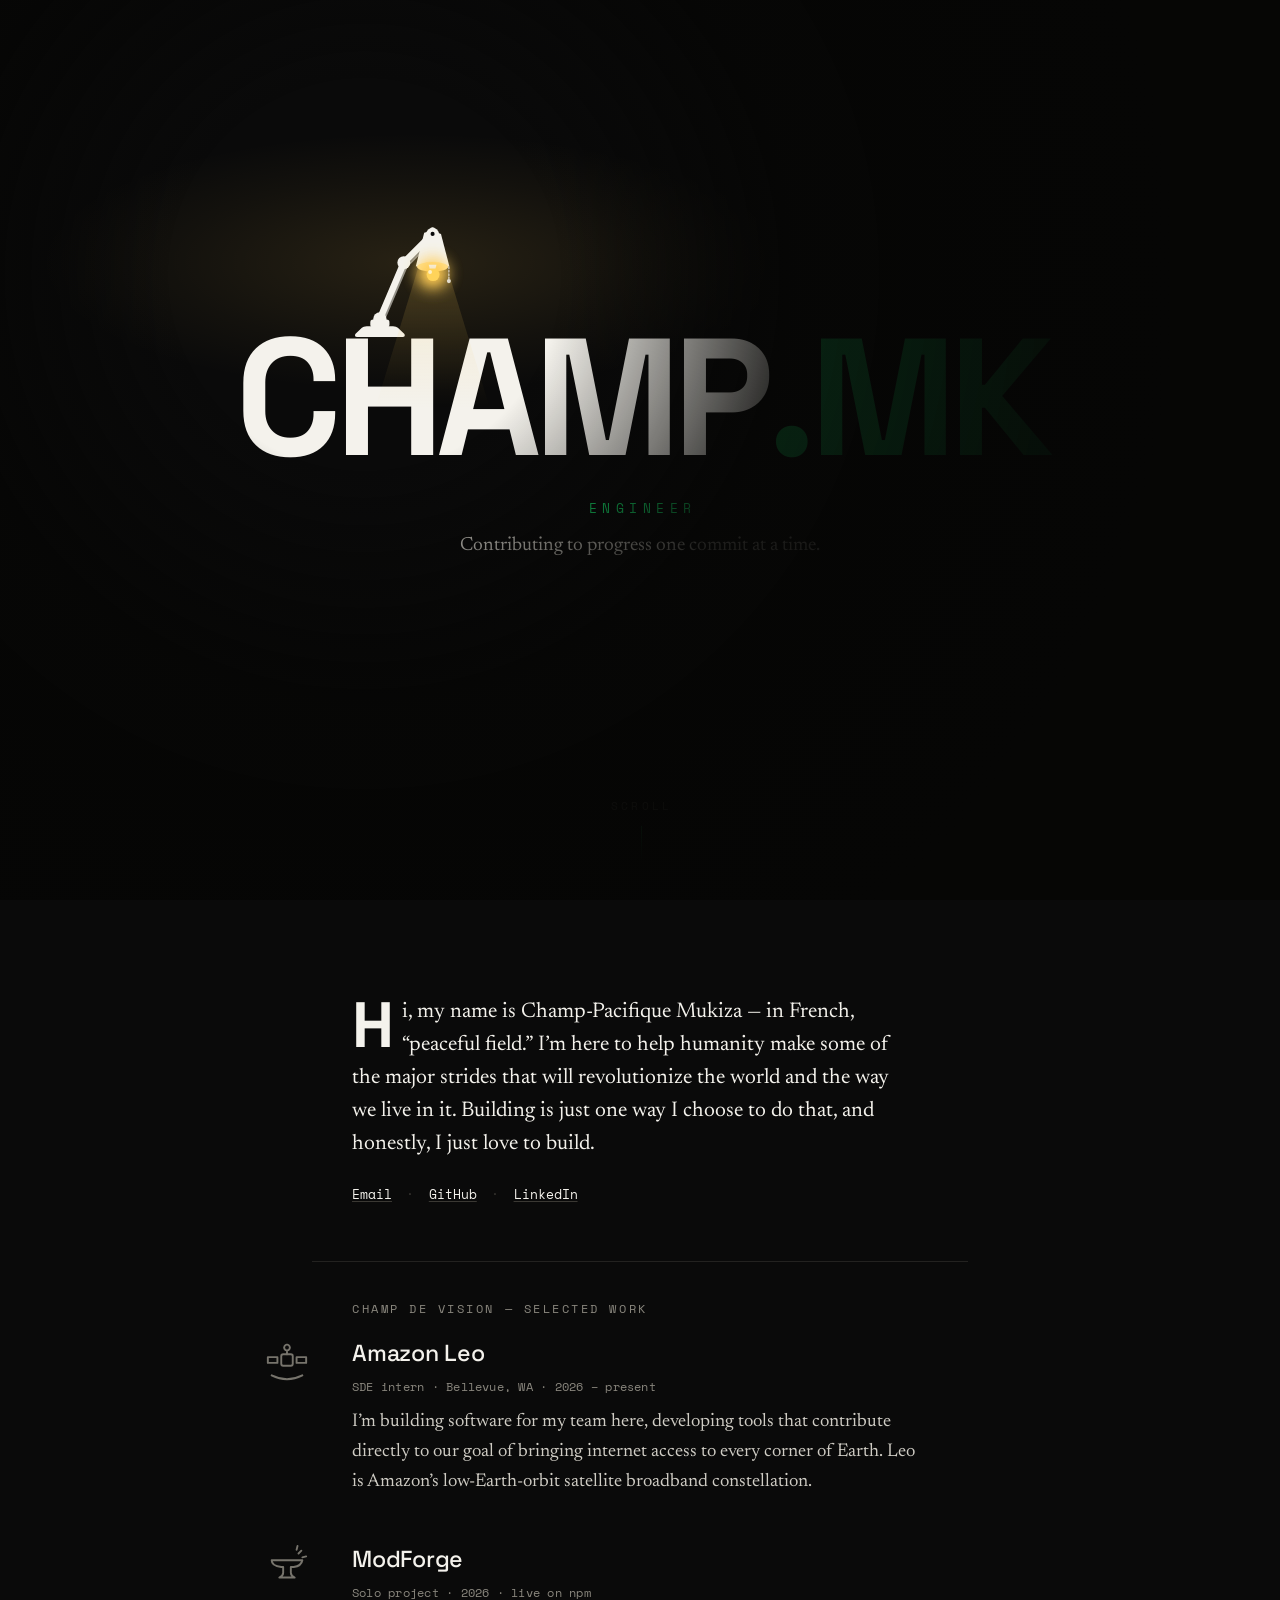
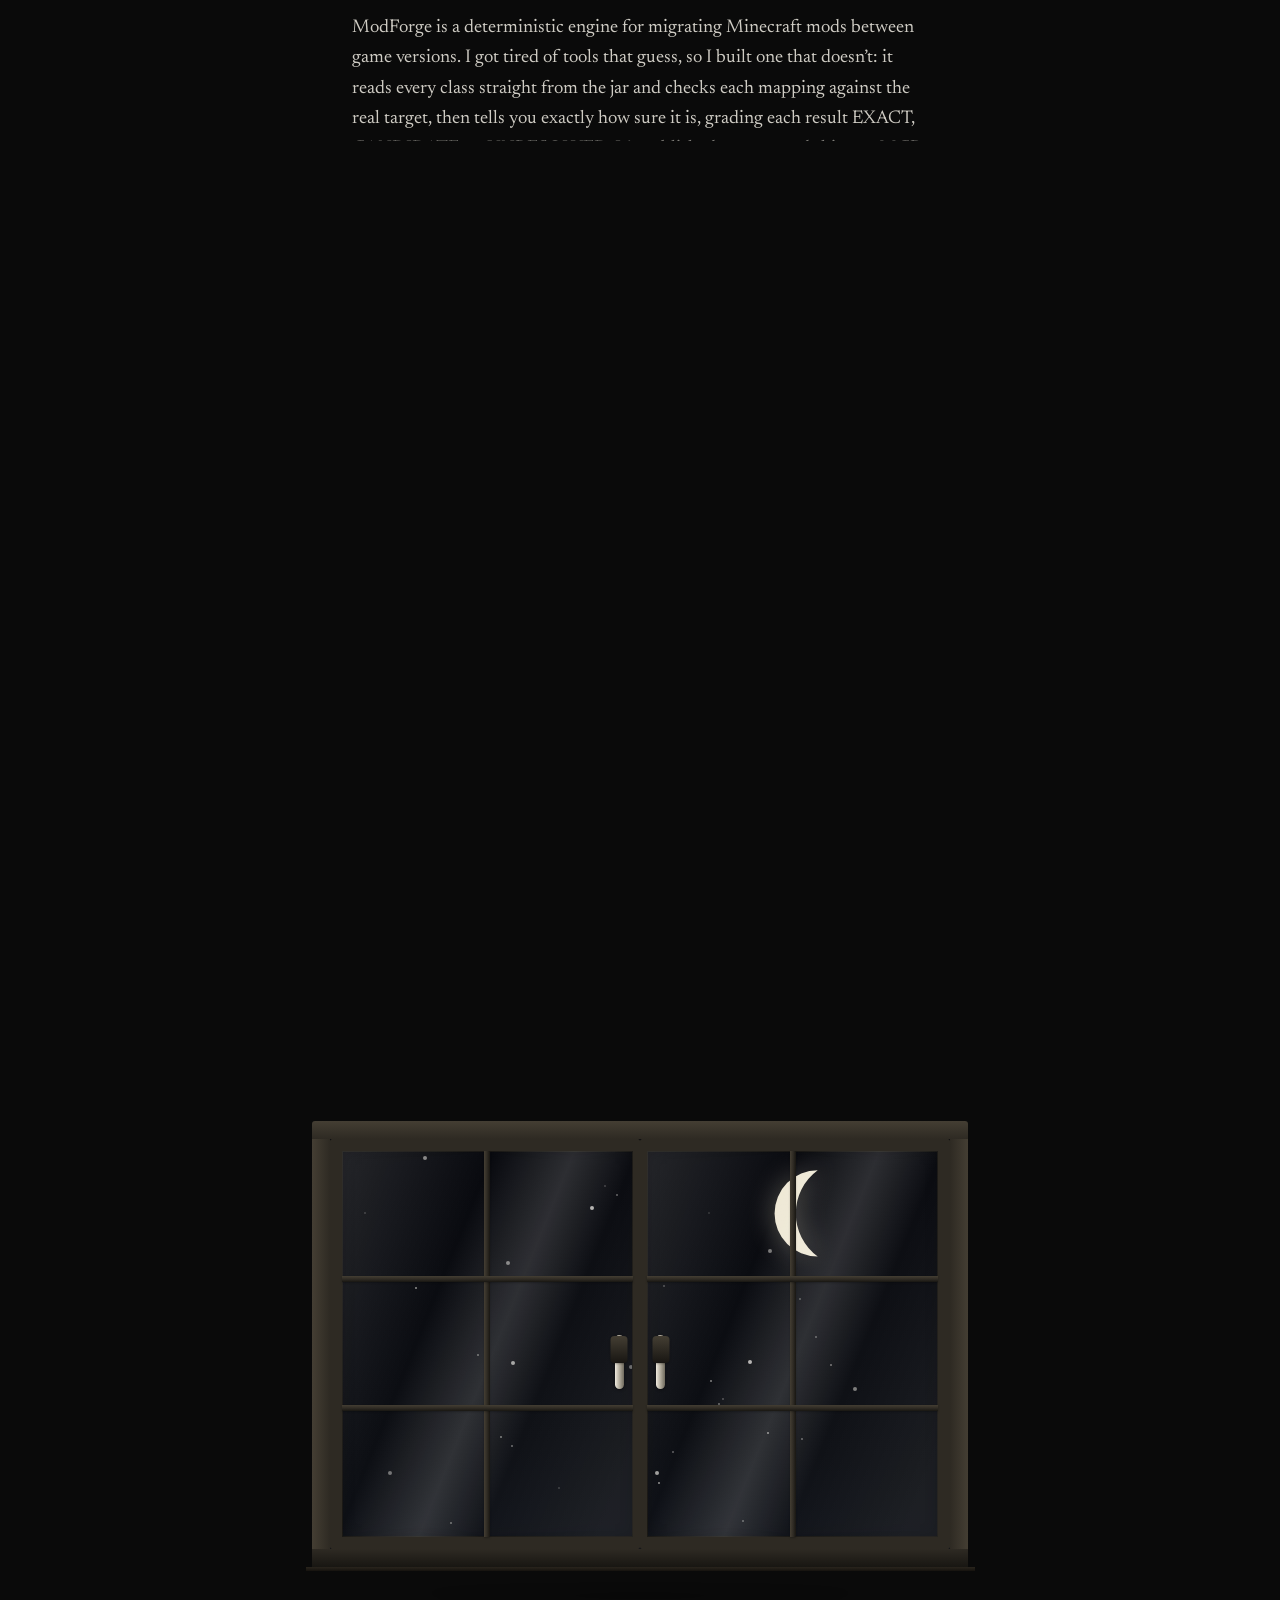
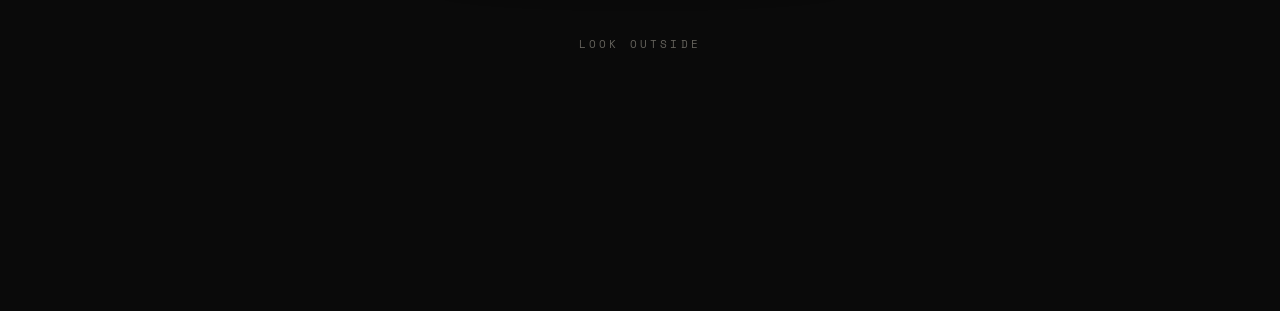
==== index.html @ aa1df38f "Rebuild the window as a real one The postcard window is gone. In its place, a casement pair the full" ====
<!DOCTYPE html>
<html lang="en">
<head>
<meta charset="utf-8">
<meta name="viewport" content="width=device-width, initial-scale=1">
<meta name="color-scheme" content="dark light">
<script>try{var u=new URLSearchParams(location.search).get('theme');var t=u||localStorage.getItem('theme');if(t!=='light'&&t!=='dark'){var h=+new Intl.DateTimeFormat('en-US',{timeZone:'America/Los_Angeles',hour:'numeric',hourCycle:'h23'}).format(new Date());t=(h>=19||h<7)?'dark':'light';}document.documentElement.dataset.theme=t;}catch(e){document.documentElement.dataset.theme='dark';}</script>
<title>CHAMP.MK — Champ-Pacifique Mukiza</title>
<meta name="description" content="Champ-Pacifique Mukiza. Engineer, contributing to progress one commit at a time. Amazon Leo, ModForge, and more.">
<meta property="og:title" content="CHAMP.MK — Champ-Pacifique Mukiza">
<meta property="og:description" content="Engineer. Contributing to progress one commit at a time.">
<meta property="og:type" content="website">
<meta property="og:url" content="https://champmukiza.site">
<meta property="og:image" content="https://champmukiza.site/og.png">
<meta property="og:image:width" content="1200">
<meta property="og:image:height" content="630">
<meta name="twitter:card" content="summary_large_image">
<link rel="canonical" href="https://champmukiza.site">
<link rel="icon" type="image/svg+xml" href="favicon.svg">
<link rel="stylesheet" href="fonts.css?v=1">
<link rel="stylesheet" href="styles.css?v=10">
<noscript><style>#intro{display:none}</style></noscript>
</head>
<body>

<!-- ============================================================
     INTRO — the room is dark. The lamp flickers on and its light
     pools outward, revealing the page the way light actually would.
     Driven by intro.js; skippable; once per session; reduced-motion aware.
     ============================================================ -->
<div id="intro" aria-hidden="true"></div>

<a class="skip" href="#about">Skip to content</a>

<main>

  <!-- ===== HOME / HERO ===== -->
  <section id="home" class="hero">
    <div class="wordmark-wrap">
      <button class="lamp" type="button" aria-label="Toggle the light" aria-pressed="false" title="Click the lamp — or pull the chain. The head aims, too.">
        <svg viewBox="0 0 150 160" aria-hidden="true" focusable="false">
          <defs>
            <filter id="lglow" x="-160%" y="-160%" width="420%" height="420%">
              <feGaussianBlur stdDeviation="6"/>
            </filter>
            <linearGradient id="beamGrad" x1="0" y1="0" x2="0" y2="1">
              <stop offset="0" stop-color="#ffcf5a" stop-opacity="0.20"/>
              <stop offset="1" stop-color="#ffcf5a" stop-opacity="0"/>
            </linearGradient>
          </defs>
          <!-- weighted base: flat bottom resting on the letters -->
          <path class="l-solid" d="M41 158 Q38.5 158 39.5 155.6 L45 150.4 Q46.2 149 49 149 L71 149 Q73.8 149 75 150.4 L80.5 155.6 Q81.5 158 79 158 Z"/>
          <!-- base column / hub -->
          <rect class="l-solid" x="52" y="143.5" width="16" height="6.5" rx="2.4"/>
          <!-- base pivot -->
          <circle class="l-joint" cx="60" cy="143" r="5.6"/>
          <circle class="l-bolt"  cx="60" cy="143" r="1.9"/>
          <!-- lower arm + parallel tension rod -->
          <path class="l-arm"    d="M60 143 L80 96"/>
          <path class="l-spring" d="M64 142 L84 95"/>
          <!-- elbow -->
          <circle class="l-joint" cx="80" cy="96" r="5.4"/>
          <circle class="l-bolt"  cx="80" cy="96" r="1.8"/>
          <!-- upper arm + parallel tension rod -->
          <path class="l-arm"    d="M80 96 L104 72"/>
          <path class="l-spring" d="M82.5 99 L106.5 75"/>
          <!-- HEAD — everything below rotates around the head pivot (aimable) -->
          <g class="l-head">
            <!-- the cone of light itself; extends past the SVG onto the letters -->
            <path class="l-beam" d="M92 100 L116 100 L152 218 L56 218 Z"/>
            <!-- conical bell shade, opening straight DOWN onto the letters -->
            <path class="l-shade" d="M97 71 Q104 68 111 72 L118 99 Q104 104 90 99 Z"/>
            <!-- finial cap on top of the shade -->
            <circle class="l-solid" cx="104" cy="68.5" r="2"/>
            <!-- dark interior of the shade opening (so the bulb reads as seated INSIDE) -->
            <ellipse class="l-mouth" cx="104" cy="99.5" rx="13" ry="4"/>
            <!-- warm halo, centred on the bulb -->
            <circle class="l-glow" cx="104" cy="105" r="13" filter="url(#lglow)"/>
            <!-- screw base: mounts the bulb up into the shade socket -->
            <path class="l-base" d="M100.8 97.8 h6.4 l-0.8 3.4 h-4.8 z"/>
            <!-- glass bulb (pear shape), seated in the shade opening -->
            <path class="l-bulb" d="M102 101 q-3 2.2 -3 5 a5.4 5.4 0 1 0 10.8 0 q0 -2.8 -3 -5 z"/>
            <circle class="l-spec" cx="101.9" cy="103.8" r="1.6"/>
            <!-- hairline crack, shown only when the bulb burns out -->
            <path class="l-crack" d="M100.5 105.5 l2.6 1.7 l-2 1.9 l2.8 1.5"/>
            <!-- ball-chain pull switch, hanging off the shade rim,
                 outside the beam; it obeys gravity, not the head -->
            <g class="l-chain">
              <path class="l-chainline" d="M117.6 99.5 L117.6 109.5"/>
              <circle class="l-handle" cx="117.6" cy="111.4" r="1.7"/>
            </g>
          </g>
          <!-- head pivot hardware stays fixed to the arm -->
          <circle class="l-joint" cx="104" cy="72" r="5.2"/>
          <circle class="l-bolt"  cx="104" cy="72" r="1.7"/>
        </svg>
      </button>
      <h1 class="wordmark"><span class="w-champ" tabindex="0" role="button" aria-expanded="false" aria-controls="champ-def" title="champ, n.m.">CHAMP</span><span class="dotmk">.MK</span></h1>
      <span class="defcard" id="champ-def" hidden>
        <span class="def-word" lang="fr">champ</span> <span class="def-ipa">/&#643;&#593;&#771;/</span> <span class="def-pos">n.m.</span> &mdash; French: <b>field</b>.<br>
        <i lang="fr">champ de vision</i> &mdash; field of view.<br>
        <i lang="fr">profondeur de champ</i> &mdash; depth of field.<br>
        <span class="def-note">Champ-Pacifique &mdash; &ldquo;peaceful field.&rdquo;</span>
      </span>
    </div>
    <p class="role">Engineer</p>
    <p class="tag">Contributing to progress one commit at a time.</p>
    <a class="scroll-cue" href="#about" aria-label="Scroll to content">
      <span>scroll</span>
    </a>
  </section>

  <!-- ===== ABOUT ===== -->
  <section id="about" class="about" tabindex="-1">
    <p class="lede">
      Hi, my name is Champ-Pacifique Mukiza &mdash; in French, &ldquo;peaceful
      field.&rdquo; I&rsquo;m here to help humanity make some of the major
      strides that will revolutionize the world and the way we live in it.
      Building is just one way I choose to do that, and honestly, I just love
      to build.
    </p>
    <p class="contact">
      <a href="mailto:champpacifiquemukiza@gmail.com">Email</a>
      <span class="dot" aria-hidden="true">&middot;</span>
      <a href="https://github.com/champmk">GitHub</a>
      <span class="dot" aria-hidden="true">&middot;</span>
      <a href="https://www.linkedin.com/in/champmukiza">LinkedIn</a>
    </p>
  </section>

  <!-- ===== SELECTED WORK ===== -->
  <section id="work" aria-labelledby="work-h">
    <h2 id="work-h" class="label"><span lang="fr">Champ de vision</span> &mdash; selected work</h2>

    <article class="entry">
      <!-- each project keeps one hand-drawn object in the margin,
           in the lamp's dialect; it draws itself when the light finds it -->
      <svg class="obj" viewBox="0 0 48 48" aria-hidden="true" focusable="false">
        <rect x="18" y="18" width="12" height="12" rx="2" pathLength="100"/>
        <path d="M4 21 h10 v6 H4 z" pathLength="100"/>
        <path d="M34 21 h10 v6 h-10 z" pathLength="100"/>
        <path d="M24 18 v-4 m0 -6 a3 3 0 1 0 0.01 0" pathLength="100"/>
        <path d="M8 40 q16 8 32 0" pathLength="100"/>
      </svg>
      <h3>Amazon Leo</h3>
      <p class="meta">SDE intern &middot; Bellevue, WA &middot; 2026 &ndash; present</p>
      <p>
        I&rsquo;m building software for my team here, developing tools that
        contribute directly to our goal of bringing internet access to every
        corner of Earth. Leo is Amazon&rsquo;s low-Earth-orbit satellite broadband
        constellation.
      </p>
    </article>

    <article class="entry">
      <svg class="obj" viewBox="0 0 48 48" aria-hidden="true" focusable="false">
        <path d="M8 18 h32 q-1 6 -9 7 h-3 v6 q0 3 4 5 h-16 q4 -2 4 -5 v-6 h-2 q-10 -1 -10 -7 z" pathLength="100"/>
        <path d="M36 11 l3 -3 m1 7 l4 -1 m-10 -7 l1 -4" pathLength="100"/>
      </svg>
      <h3>ModForge</h3>
      <p class="meta">Solo project &middot; 2026 &middot; live on npm<span id="modforge-dl"></span></p>
      <p>
        ModForge is a deterministic engine for migrating Minecraft mods between
        game versions. I got tired of tools that guess, so I built one that
        doesn&rsquo;t: it reads every class straight from the jar and checks each
        mapping against the real target, then tells you exactly how sure it is,
        grading each result EXACT, CANDIDATE, or UNRESOLVED. It&rsquo;s published on npm and
        ships an MCP server, so AI agents can ask for verified mappings instead
        of making them up.
      </p>
      <p class="links">
        <a href="https://github.com/champmk/modforge">Repository</a>
        <span class="dot" aria-hidden="true">&middot;</span>
        <a href="https://www.npmjs.com/package/modforge">npm</a>
        <span class="dot" aria-hidden="true">&middot;</span>
        <a href="https://github.com/champmk/modforge-deltas">Deltas</a>
      </p>
    </article>

    <article class="entry">
      <svg class="obj" viewBox="0 0 48 48" aria-hidden="true" focusable="false">
        <path d="M6 24 v0.01 M13 19 v10 M20 13 v22 M27 8 v32 M34 16 v16 M41 22 v4" pathLength="100"/>
      </svg>
      <h3>Converge</h3>
      <p class="meta">1st place, SwanHacks &middot; 2026</p>
      <p>
        Converge is a lecture platform for students that classrooms leave behind.
        It captions lectures live in under 300&nbsp;milliseconds, reads ASL
        fingerspelling straight from the webcam, and turns everything that&rsquo;s
        said into notes, flashcards, and quizzes. We took first place at SwanHacks.
      </p>
    </article>

    <article class="entry">
      <svg class="obj" viewBox="0 0 48 48" aria-hidden="true" focusable="false">
        <rect x="10" y="8" width="22" height="28" rx="2" pathLength="100"/>
        <path d="M15 16 h12 m-12 5 h12 m-12 5 h8" pathLength="100"/>
        <path d="M36 14 v22 a4 4 0 0 1 -4 4 H16" pathLength="100"/>
      </svg>
      <h3>Principal Financial Group</h3>
      <p class="meta">Contract AI engineer &middot; 2024</p>
      <p>
        I built a multi-agent RAG pipeline that automated a slow, manual
        legal-documentation process, running on AWS Lambda, Llama&nbsp;3, and
        Flask. I was seventeen.
        <span class="note">The first working version cost twelve dollars of
        cloud to run.</span>
      </p>
    </article>

    <article class="entry">
      <svg class="obj" viewBox="0 0 48 48" aria-hidden="true" focusable="false">
        <path d="M4 24 h11 m-4 -4 l4 4 l-4 4" pathLength="100"/>
        <circle cx="31" cy="24" r="11" pathLength="100"/>
        <circle cx="31" cy="24" r="4.5" pathLength="100"/>
      </svg>
      <h3>ANNIE &middot; Fermilab</h3>
      <p class="meta">Software &amp; technical intern, Iowa State &middot; 2024</p>
      <p>
        I worked on ANNIE, a neutrino detection experiment at Fermilab, writing
        simulations and building experiments. When documentation for a broken
        coincidence machine could not be found, I built a custom one.
      </p>
    </article>

    <article class="entry">
      <svg class="obj" viewBox="0 0 48 48" aria-hidden="true" focusable="false">
        <path d="M19 8 h10 l3 9 h-16 z" pathLength="100"/>
        <rect x="15" y="17" width="18" height="9" rx="2" pathLength="100"/>
        <path d="M18 26 l-6 9 m24 -9 l6 9 m-28 0 h5 m18 0 h5" pathLength="100"/>
        <path d="M6 43 q18 -7 36 0" pathLength="100"/>
      </svg>
      <h3>NASA App Development Challenge</h3>
      <p class="meta">National winner &middot; 2024</p>
      <p>
        My team won the NASA App Development Challenge with a lunar-mission
        simulation we built in Unity, and presented it at NASA&rsquo;s Johnson
        Space Center. We received the inaugural Pay It Forward Award, and the work
        was covered by NPR and Scholastic.
      </p>
    </article>

  </section>

  <!-- ============================================================
       THE WINDOW — a real one. Casement pair, hinged at the jambs,
       meeting at two handles in the center; the wall has thickness
       (a 3D reveal tunnel) and the sky sits beyond the outer face.
       Click: handles turn, sashes swing outward, and the camera
       dollies through the opening (sky.js).
       ============================================================ -->
  <section class="window-sect" aria-label="The window">
    <button class="window" type="button" aria-haspopup="dialog" aria-controls="sky" title="Open the window">
      <span class="win-stage">
        <span class="win-frame">
          <!-- the outside, seen through the opening; bleeds past the
               edges so the view holds while flying through -->
          <span class="win-view"><span class="wv-sky">
            <span class="wv-haze"></span>
            <span class="wv-sun"></span>
            <svg class="wv-cloud" viewBox="0 0 96 54" aria-hidden="true" focusable="false"><path d="M18 50 q-13 0 -13 -10.5 q0 -9 9.5 -10.5 q0.5 -8.5 9 -10.5 q7 -1.6 11.5 2.5 q3.5 -8 12.5 -8 q10 0 13 8.5 q3.5 -3.2 9 -3.2 q9.5 0 11 9 q9.5 0.5 9.5 9.5 q0 13 -13.5 13.2 z"/></svg>
            <span class="wv-stars wv-a"></span>
            <span class="wv-stars wv-b"></span>
            <svg class="wv-moon" viewBox="0 0 100 100" aria-hidden="true" focusable="false"><path d="M62 8 A42 42 0 1 0 62 92 A52 52 0 0 1 62 8 Z"/></svg>
          </span></span>
          <!-- the wall the window is set into (occludes the view's bleed) -->
          <span class="win-wall"></span>
          <!-- the reveal: four planes of wall thickness -->
          <span class="wt wt-l"></span>
          <span class="wt wt-r"></span>
          <span class="wt wt-t"></span>
          <span class="wt wt-b"></span>
          <!-- the pair of sashes, hinged at the jambs -->
          <span class="sash sash-l">
            <span class="sash-glass"></span>
            <span class="muntin m-v"></span>
            <span class="muntin m-h1"></span>
            <span class="muntin m-h2"></span>
            <span class="handle"></span>
          </span>
          <span class="sash sash-r">
            <span class="sash-glass"></span>
            <span class="muntin m-v"></span>
            <span class="muntin m-h1"></span>
            <span class="muntin m-h2"></span>
            <span class="handle"></span>
          </span>
          <!-- painted casing around the opening -->
          <span class="wc wc-t"></span>
          <span class="wc wc-b"></span>
          <span class="wc wc-l"></span>
          <span class="wc wc-r"></span>
        </span>
        <span class="win-sill"></span>
        <span class="win-shadow"></span>
      </span>
    </button>
    <p class="win-hint" aria-hidden="true">look outside</p>
  </section>

  <footer>
    <p class="contact">
      <a href="mailto:champpacifiquemukiza@gmail.com">Email</a>
      <span class="dot" aria-hidden="true">&middot;</span>
      <a href="https://github.com/champmk">GitHub</a>
      <span class="dot" aria-hidden="true">&middot;</span>
      <a href="https://www.linkedin.com/in/champmukiza">LinkedIn</a>
      <span class="dot" aria-hidden="true">&middot;</span>
      <a href="log.html">Log</a>
      <span class="dot" aria-hidden="true">&middot;</span>
      <a href="colophon.html">Colophon</a>
    </p>
    <p class="colophon desk-line" id="desk-clock" hidden></p>
    <p class="colophon" id="commit-line" hidden></p>
    <p class="colophon">CHAMP.MK &middot; Seattle &middot; 2026</p>
  </footer>

</main>

<!-- ============================================================
     OUTSIDE — through the window: the sky over Seattle.
     Day: five clouds. Night: five bright stars in a constellation.
     Both take you to the same five places. Esc or the arrow returns.
     ============================================================ -->
<!-- shared paint definitions (outside the hidden overlay so the
     window's glass preview can resolve them too) -->
<svg class="sky-defs" width="0" height="0" aria-hidden="true" focusable="false" style="position:absolute">
  <defs>
    <linearGradient id="cg" x1="0" y1="0" x2="0" y2="1">
      <stop offset="0" stop-color="#ffffff"/>
      <stop offset="0.68" stop-color="#eef0ec"/>
      <stop offset="1" stop-color="#d5dcd8"/>
    </linearGradient>
  </defs>
</svg>

<div id="sky" class="sky" role="dialog" aria-modal="true" aria-label="Outside — the sky over Seattle" tabindex="-1" hidden>
  <div class="sky-inner">
    <div class="sky-fx sky-day-fx" aria-hidden="true">
      <span class="sky-haze"></span>
      <span class="sky-sun"></span>
      <svg class="bgcloud bc1" viewBox="0 0 96 54"><path d="M18 50 q-13 0 -13 -10.5 q0 -9 9.5 -10.5 q0.5 -8.5 9 -10.5 q7 -1.6 11.5 2.5 q3.5 -8 12.5 -8 q10 0 13 8.5 q3.5 -3.2 9 -3.2 q9.5 0 11 9 q9.5 0.5 9.5 9.5 q0 13 -13.5 13.2 z"/></svg>
      <svg class="bgcloud bc2" viewBox="0 0 96 54"><path d="M18 50 q-13 0 -13 -10.5 q0 -9 9.5 -10.5 q0.5 -8.5 9 -10.5 q7 -1.6 11.5 2.5 q3.5 -8 12.5 -8 q10 0 13 8.5 q3.5 -3.2 9 -3.2 q9.5 0 11 9 q9.5 0.5 9.5 9.5 q0 13 -13.5 13.2 z"/></svg>
      <svg class="bgcloud bc3" viewBox="0 0 96 54"><path d="M18 50 q-13 0 -13 -10.5 q0 -9 9.5 -10.5 q0.5 -8.5 9 -10.5 q7 -1.6 11.5 2.5 q3.5 -8 12.5 -8 q10 0 13 8.5 q3.5 -3.2 9 -3.2 q9.5 0 11 9 q9.5 0.5 9.5 9.5 q0 13 -13.5 13.2 z"/></svg>
      <svg class="bgcloud bc4" viewBox="0 0 96 54"><path d="M18 50 q-13 0 -13 -10.5 q0 -9 9.5 -10.5 q0.5 -8.5 9 -10.5 q7 -1.6 11.5 2.5 q3.5 -8 12.5 -8 q10 0 13 8.5 q3.5 -3.2 9 -3.2 q9.5 0 11 9 q9.5 0.5 9.5 9.5 q0 13 -13.5 13.2 z"/></svg>
    </div>
    <div class="sky-fx sky-night-fx" aria-hidden="true">
      <span class="milky"></span>
      <svg class="sky-moon" viewBox="0 0 100 100"><path d="M62 8 A42 42 0 1 0 62 92 A52 52 0 0 1 62 8 Z"/></svg>
      <span class="meteor"></span>
    </div>
    <div class="stars stars-far" aria-hidden="true"></div>
    <div class="stars" aria-hidden="true"></div>
    <div class="stars stars-tw" aria-hidden="true"></div>
    <svg class="sky-lines" viewBox="0 0 100 100" preserveAspectRatio="none" aria-hidden="true">
      <path d="M16 30 L37 17 L62 24 L80 40 L52 55" vector-effect="non-scaling-stroke"/>
    </svg>
    <nav class="sky-links" aria-label="Outside links">
      <a class="sky-spot" style="--x:16%; --y:30%" href="mailto:champpacifiquemukiza@gmail.com">
        <svg class="sky-cloud" viewBox="0 0 96 54" aria-hidden="true"><path d="M18 50 q-13 0 -13 -10.5 q0 -9 9.5 -10.5 q0.5 -8.5 9 -10.5 q7 -1.6 11.5 2.5 q3.5 -8 12.5 -8 q10 0 13 8.5 q3.5 -3.2 9 -3.2 q9.5 0 11 9 q9.5 0.5 9.5 9.5 q0 13 -13.5 13.2 z"/></svg>
        <svg class="sky-star" viewBox="-10 -10 20 20" style="--tw:0s" aria-hidden="true"><path d="M0 -7.5 L1.9 -1.9 L7.5 0 L1.9 1.9 L0 7.5 L-1.9 1.9 L-7.5 0 L-1.9 -1.9 Z"/></svg>
        <span class="sky-name">Email</span>
      </a>
      <a class="sky-spot" style="--x:37%; --y:17%" href="https://github.com/champmk">
        <svg class="sky-cloud" viewBox="0 0 96 54" aria-hidden="true"><path d="M18 50 q-13 0 -13 -10.5 q0 -9 9.5 -10.5 q0.5 -8.5 9 -10.5 q7 -1.6 11.5 2.5 q3.5 -8 12.5 -8 q10 0 13 8.5 q3.5 -3.2 9 -3.2 q9.5 0 11 9 q9.5 0.5 9.5 9.5 q0 13 -13.5 13.2 z"/></svg>
        <svg class="sky-star" viewBox="-10 -10 20 20" style="--tw:0.9s" aria-hidden="true"><path d="M0 -7.5 L1.9 -1.9 L7.5 0 L1.9 1.9 L0 7.5 L-1.9 1.9 L-7.5 0 L-1.9 -1.9 Z"/></svg>
        <span class="sky-name">GitHub</span>
      </a>
      <a class="sky-spot" style="--x:62%; --y:24%" href="https://www.linkedin.com/in/champmukiza">
        <svg class="sky-cloud" viewBox="0 0 96 54" aria-hidden="true"><path d="M18 50 q-13 0 -13 -10.5 q0 -9 9.5 -10.5 q0.5 -8.5 9 -10.5 q7 -1.6 11.5 2.5 q3.5 -8 12.5 -8 q10 0 13 8.5 q3.5 -3.2 9 -3.2 q9.5 0 11 9 q9.5 0.5 9.5 9.5 q0 13 -13.5 13.2 z"/></svg>
        <svg class="sky-star" viewBox="-10 -10 20 20" style="--tw:1.7s" aria-hidden="true"><path d="M0 -7.5 L1.9 -1.9 L7.5 0 L1.9 1.9 L0 7.5 L-1.9 1.9 L-7.5 0 L-1.9 -1.9 Z"/></svg>
        <span class="sky-name">LinkedIn</span>
      </a>
      <a class="sky-spot" style="--x:80%; --y:40%" href="log.html">
        <svg class="sky-cloud" viewBox="0 0 96 54" aria-hidden="true"><path d="M18 50 q-13 0 -13 -10.5 q0 -9 9.5 -10.5 q0.5 -8.5 9 -10.5 q7 -1.6 11.5 2.5 q3.5 -8 12.5 -8 q10 0 13 8.5 q3.5 -3.2 9 -3.2 q9.5 0 11 9 q9.5 0.5 9.5 9.5 q0 13 -13.5 13.2 z"/></svg>
        <svg class="sky-star" viewBox="-10 -10 20 20" style="--tw:2.6s" aria-hidden="true"><path d="M0 -7.5 L1.9 -1.9 L7.5 0 L1.9 1.9 L0 7.5 L-1.9 1.9 L-7.5 0 L-1.9 -1.9 Z"/></svg>
        <span class="sky-name">Log</span>
      </a>
      <a class="sky-spot" style="--x:52%; --y:55%" href="colophon.html">
        <svg class="sky-cloud" viewBox="0 0 96 54" aria-hidden="true"><path d="M18 50 q-13 0 -13 -10.5 q0 -9 9.5 -10.5 q0.5 -8.5 9 -10.5 q7 -1.6 11.5 2.5 q3.5 -8 12.5 -8 q10 0 13 8.5 q3.5 -3.2 9 -3.2 q9.5 0 11 9 q9.5 0.5 9.5 9.5 q0 13 -13.5 13.2 z"/></svg>
        <svg class="sky-star" viewBox="-10 -10 20 20" style="--tw:3.4s" aria-hidden="true"><path d="M0 -7.5 L1.9 -1.9 L7.5 0 L1.9 1.9 L0 7.5 L-1.9 1.9 L-7.5 0 L-1.9 -1.9 Z"/></svg>
        <span class="sky-name">Colophon</span>
      </a>
    </nav>
    <a class="sky-home" href="#home">&larr; back inside</a>
  </div>
</div>

<script src="intro.js" defer></script>
<script src="lamp.js" defer></script>
<script src="desk.js" defer></script>
<script src="honest.js" defer></script>
<script src="sky.js" defer></script>
</body>
</html>
---- fonts.css ----
/* Self-hosted type — no third-party requests, faster first paint.
   Latin subsets of the Google-served woff2 files; variable where the
   foundry ships variable (Newsreader carries its optical-size axis). */

@font-face {
  font-family: "Newsreader";
  font-style: normal;
  font-weight: 400 500;
  font-display: swap;
  src: url("fonts/newsreader-var.woff2") format("woff2");
  unicode-range: U+0000-00FF, U+0131, U+0152-0153, U+02BB-02BC, U+02C6, U+02DA, U+02DC, U+0304, U+0308, U+0329, U+2000-206F, U+20AC, U+2122, U+2191, U+2193, U+2212, U+2215, U+FEFF, U+FFFD;
}
@font-face {
  font-family: "Space Grotesk";
  font-style: normal;
  font-weight: 400 700;
  font-display: swap;
  src: url("fonts/space-grotesk-var.woff2") format("woff2");
  unicode-range: U+0000-00FF, U+0131, U+0152-0153, U+02BB-02BC, U+02C6, U+02DA, U+02DC, U+0304, U+0308, U+0329, U+2000-206F, U+20AC, U+2122, U+2191, U+2193, U+2212, U+2215, U+FEFF, U+FFFD;
}
@font-face {
  font-family: "Space Mono";
  font-style: normal;
  font-weight: 400;
  font-display: swap;
  src: url("fonts/space-mono-400.woff2") format("woff2");
  unicode-range: U+0000-00FF, U+0131, U+0152-0153, U+02BB-02BC, U+02C6, U+02DA, U+02DC, U+0304, U+0308, U+0329, U+2000-206F, U+20AC, U+2122, U+2191, U+2193, U+2212, U+2215, U+FEFF, U+FFFD;
}
@font-face {
  font-family: "Space Mono";
  font-style: normal;
  font-weight: 700;
  font-display: swap;
  src: url("fonts/space-mono-700.woff2") format("woff2");
  unicode-range: U+0000-00FF, U+0131, U+0152-0153, U+02BB-02BC, U+02C6, U+02DA, U+02DC, U+0304, U+0308, U+0329, U+2000-206F, U+20AC, U+2122, U+2191, U+2193, U+2212, U+2215, U+FEFF, U+FFFD;
}
---- styles.css ----
/* CHAMP.MK — personal site
   Plain HTML + CSS + a little JS for the intro. No build step. */

:root {
  --bg:      #0a0a0a;
  --ink:     #f4f2ec;   /* near-white text */
  --soft:    #cfccc4;   /* body text */
  --muted:   #8a877e;   /* meta, labels */
  --line:    #232220;   /* hairlines on dark */
  --faint:   #3a3833;   /* underlines, dot separators */
  --accent:  #16e16a;   /* vibrant green (accent) */
  --white:   #f3f0e8;   /* warm white panel */

  --display: "Space Grotesk", system-ui, sans-serif;
  --serif:   "Newsreader", Georgia, serif;
  --mono:    "Space Mono", ui-monospace, "SF Mono", Menlo, Consolas, monospace;

  /* the one easing every motion on this site uses */
  --champ-ease: cubic-bezier(0.22, 0.72, 0.14, 1);

  /* window materials — night: dark wood in an unlit room */
  --trim-hi:  #443e33;
  --trim-mid: #2e2a23;
  --trim-lo:  #181612;
  --rev-in:   #15130f;   /* reveal near the room */
  --rev-out:  #0b0d13;   /* reveal near the night */
  --sill-a:   #2a251d;
  --sill-b:   #15120e;

  /* the sky itself (shared by the overlay and the glass preview) */
  --skybg:
    radial-gradient(120% 34% at 50% 104%, rgba(255, 176, 96, 0.10), transparent 62%),
    radial-gradient(130% 100% at 50% 118%, #141924 0%, #090b10 55%, #04050a 100%);

  color-scheme: dark;
}

/* Daytime — the lamp is off because the room is already lit.
   (Night is the default: dark room, lamp on.) */
:root[data-theme="light"] {
  --bg:    #f4f1ea;
  --ink:   #1b1a17;
  --soft:  #35332c;
  --muted: #76736a;
  --line:  #e3dfd4;
  --faint: #cfc9bc;

  /* window materials — day: painted casement in full light */
  --trim-hi:  #f5efe0;
  --trim-mid: #ded5c2;
  --trim-lo:  #b1a892;
  --rev-in:   #c9c1ad;
  --rev-out:  #ede6d5;
  --sill-a:   #e7e0ce;
  --sill-b:   #b6ae99;

  --skybg:
    radial-gradient(70% 48% at 76% 10%, rgba(255, 244, 212, 0.55), transparent 65%),
    linear-gradient(#7fa0b4 0%, #a9bfc7 42%, #d9d3bd 82%, #efe9d8 100%);

  color-scheme: light;
}

/* Smooth the theme change (color only — never transforms, so the intro is untouched) */
body,
main, main *,
footer, footer * {
  transition: background-color 0.35s var(--champ-ease), border-color 0.35s var(--champ-ease), color 0.35s var(--champ-ease), fill 0.3s var(--champ-ease);
}

* { box-sizing: border-box; }
html { -webkit-text-size-adjust: 100%; }
body { overflow-x: clip; }   /* belt-and-suspenders against any horizontal overflow */

body {
  margin: 0;
  background: var(--bg);
  color: var(--soft);
  font-family: var(--serif);
  font-size: clamp(1.02rem, 0.96rem + 0.3vw, 1.16rem);
  line-height: 1.62;
  -webkit-font-smoothing: antialiased;
  text-rendering: optimizeLegibility;
}

/* lock scroll while the intro plays */
body.intro-active { overflow: hidden; }

a {
  color: var(--ink);
  text-decoration: underline;
  text-decoration-color: var(--faint);
  text-underline-offset: 0.18em;
  text-decoration-thickness: 1px;
  transition: color 0.15s var(--champ-ease), text-decoration-color 0.15s var(--champ-ease);
}
a:hover { color: var(--accent); text-decoration-color: var(--accent); }

/* ============================================================
   INTRO OVERLAY — darkness with a hole where the lamplight is.
   --mx/--my: the bulb's viewport position (set by intro.js).
   --r:       the light pool's radius, animated by intro.js.
   The gradient's soft outer band is the penumbra; light never
   has a hard edge, so neither does the reveal.
   ============================================================ */
#intro {
  position: fixed;
  inset: 0;
  z-index: 9999;
  pointer-events: none;
  --mx: 50vw;
  --my: 42vh;
  --r: 0px;
  background: radial-gradient(
    circle at var(--mx) var(--my),
    rgba(6, 6, 5, 0)    calc(var(--r) * 0.45),
    rgba(6, 6, 5, 0.88) var(--r),
    #060605             calc(var(--r) + 42vmin)
  );
}
#intro.done { display: none; }

/* While the room is dark the lamp sits ABOVE the darkness — a dim
   silhouette until it flickers on. Forced to a light ink so it reads
   against black even when the underlying theme is daytime. */
body.intro-active .lamp { z-index: 10001; color: #f4f2ec; opacity: 0.18; }
body.intro-active .l-glow  { opacity: 0; }
body.intro-active.intro-lit .lamp { opacity: 1; transition: opacity 0.12s var(--champ-ease); }
body.intro-active.intro-lit .l-glow { opacity: 0.95; }

/* ============================================================
   HERO / HOME
   ============================================================ */
.hero {
  min-height: 100svh;
  display: flex;
  flex-direction: column;
  align-items: center;
  justify-content: center;
  text-align: center;
  padding: 2rem clamp(1.4rem, 6vw, 3rem) 3rem;
  position: relative;
}

.wordmark {
  font-family: var(--display);
  font-weight: 700;
  font-size: var(--wm);
  line-height: 0.9;
  letter-spacing: -0.045em;
  color: var(--ink);
  margin: 0;
  max-width: 100%;
  position: relative;   /* paints above the lamplight pool (::before) */
  z-index: 1;
}
.wordmark .w-champ,
.wordmark .dotmk { display: inline-block; will-change: transform; }
.wordmark .dotmk { color: var(--accent); }
.wordmark .w-champ { cursor: help; outline: none; }
.wordmark .w-champ:focus-visible { outline: 2px solid var(--accent); outline-offset: 6px; }

/* ---- The dictionary entry. His name is doing design work. ---- */
.defcard {
  position: absolute;
  top: calc(100% + 1.1rem);
  left: 0;
  z-index: 6;
  display: block;
  width: max-content;
  max-width: min(24rem, 88vw);
  padding: 0.85rem 1.1rem 0.9rem;
  text-align: left;
  background: var(--bg);
  border: 1px solid var(--line);
  box-shadow: 0 10px 30px rgba(0, 0, 0, 0.25);
  font-family: var(--serif);
  font-size: clamp(0.86rem, 0.8rem + 0.3vw, 0.98rem);
  line-height: 1.7;
  color: var(--soft);
  letter-spacing: normal;
}
.defcard[hidden] { display: none; }
.defcard .def-word { font-style: italic; color: var(--ink); }
.defcard .def-ipa  { font-family: var(--mono); font-size: 0.82em; color: var(--muted); }
.defcard .def-pos  { color: var(--muted); }
.defcard b { color: var(--ink); font-weight: 600; }
.defcard i { color: var(--ink); }
.defcard .def-note { font-family: var(--mono); font-size: 0.76em; color: var(--muted); letter-spacing: 0.04em; }

/* ---- Lamp (theme toggle), seated on top of CHAMP ---- */
/* --wm == the wordmark font-size, shared by the wordmark and the lamp so the
   lamp scales AND seats in font-relative units. That glues it to the cap-tops
   on every device, regardless of which font metrics are in play. */
.wordmark-wrap { --wm: clamp(2rem, 13vw, 12rem); position: relative; display: inline-block; }

.lamp {
  font-size: var(--wm);         /* 1em now == the wordmark's font-size */
  --seat: 0.10em;               /* font-relative: base rests on the cap-top line */
  position: absolute;
  left: 9%;
  bottom: 100%;
  width: 1.08em;
  margin: 0; padding: 0; border: 0;
  background: none;
  color: var(--ink);
  cursor: pointer;
  line-height: 0;
  transform: translateY(var(--seat));
  z-index: 4;
  -webkit-tap-highlight-color: transparent;
  touch-action: none;   /* head-aiming and chain-pulling work on touch */
}
.lamp svg { width: 100%; height: auto; display: block; overflow: visible; }
.lamp:focus-visible { outline: 2px solid var(--accent); outline-offset: 5px; border-radius: 8px; }

/* Night (default): it's dark, so the lamp is ON. Day: sunlight fills
   the room, so the lamp is off and merely casts a soft paper shadow. */
.l-arm    { fill: none; stroke: currentColor; stroke-width: 5.5; stroke-linecap: round; stroke-linejoin: round; }
.l-spring { fill: none; stroke: currentColor; stroke-width: 2; stroke-linecap: round; opacity: 0.55; }
.l-solid  { fill: currentColor; }
.l-shade  { fill: currentColor; }
.l-mouth  { fill: #ffe49b; }                                                /* warm-lit cavity while ON */
.l-base   { fill: currentColor; }                                          /* screw base mounting the bulb into the shade */
.l-joint  { fill: currentColor; }
.l-bolt   { fill: var(--bg); }
.l-bulb   { fill: #ffd35a; filter: drop-shadow(0 0 5px rgba(255,196,70,0.9));
            transition: fill 0.3s var(--champ-ease), filter 0.3s var(--champ-ease); }
.l-spec   { fill: #fff8e6; opacity: 0.75; }                                 /* hot spot on the lit glass */
.l-glow   { fill: #ffcf5a; opacity: 0.95; transition: opacity 0.35s var(--champ-ease); }

:root[data-theme="light"] .l-mouth { fill: #3b372f; }                       /* shadowed interior of the unlit shade */
:root[data-theme="light"] .l-bulb  { fill: #8b857c; filter: none; }         /* dim, desaturated glass when off */
:root[data-theme="light"] .l-spec  { fill: currentColor; opacity: 0.3; }
:root[data-theme="light"] .l-glow  { opacity: 0; }
:root[data-theme="light"] .lamp svg { filter: drop-shadow(0.028em 0.05em 0.04em rgba(27, 26, 23, 0.18)); }

/* ---- Aimable head: grab the shade and point the light ---- */
.l-head {
  transform-box: view-box;              /* user-unit transforms */
  transform-origin: 104px 72px;         /* the head pivot */
  cursor: grab;
}
.lamp.aiming .l-head { cursor: grabbing; }

/* The visible cone of light. Real at night, gone by day. */
.l-beam { fill: url(#beamGrad); opacity: 0.75; transition: opacity 0.35s var(--champ-ease); pointer-events: none; }
:root[data-theme="light"] .l-beam { opacity: 0; }
body.intro-active .l-beam { opacity: 0; }
body.intro-active.intro-lit .l-beam { opacity: 0.9; }
.lamp.flicker .l-beam { animation: lampFlick 0.6s linear; }

/* Ball-chain pull switch — quiet hardware, not a feature.
   Hangs plumb from the shade rim (JS counter-rotates it when the head
   is aimed, because gravity doesn't care where the lamp points). */
.l-chain { transform-box: view-box; transform-origin: 117.6px 99.5px; cursor: grab; }
.l-chainline { fill: none; stroke: currentColor; stroke-width: 1.1; stroke-dasharray: 1.5 1.4; stroke-linecap: round; opacity: 0.75; }
.l-handle { fill: currentColor; opacity: 0.85; }

/* Burnout: the filament is gone. No glow, no beam, cracked glass —
   and the room stays dark until a new bulb is screwed in. */
.l-crack { display: none; fill: none; stroke: #17150f; stroke-width: 0.8; stroke-linecap: round; }
.lamp.burnt .l-glow  { opacity: 0 !important; }
.lamp.burnt .l-beam  { opacity: 0 !important; }
.lamp.burnt .l-bulb  { fill: #4a463f !important; filter: none !important; cursor: pointer; }
.lamp.burnt .l-mouth { fill: #2b2823 !important; }
.lamp.burnt .l-spec  { opacity: 0.12 !important; }
.lamp.burnt .l-crack { display: block; }

/* The pool of lamplight on the wall behind the wordmark — night only.
   The canvas is ~4x the wordmark and the gradient dies at ~70% of its
   radius, so the light reaches zero long before any box edge: no seams,
   just one dark wall with a warm patch where the lamp is. */
.wordmark-wrap::before {
  content: "";
  position: absolute;
  left: -150%;
  top: -350%;
  width: 400%;
  height: 1000%;
  pointer-events: none;
  z-index: 0;
  background: radial-gradient(
    ellipse 16% 12% at 43% 31%,
    rgba(255, 205, 92, 0.12),
    rgba(255, 205, 92, 0.04) 46%,
    rgba(255, 205, 92, 0) 72%
  );
}
:root[data-theme="light"] .wordmark-wrap::before { content: none; }
:root[data-theme="light"] .wordmark { text-shadow: 0.012em 0.028em 0.05em rgba(27, 26, 23, 0.10); }

/* flicker on click — the light stutters before settling into the new state */
.lamp.flicker .l-glow { animation: lampFlick 0.6s linear; }
.lamp.flicker .l-bulb { animation: bulbFlick 0.6s linear; }
@keyframes lampFlick {
  0%{opacity:1} 8%{opacity:.12} 17%{opacity:.9} 27%{opacity:.08}
  39%{opacity:1} 52%{opacity:.3} 66%{opacity:1} 80%{opacity:.5} 100%{opacity:1}
}
@keyframes bulbFlick {
  0%,39%,66%,100%{filter:brightness(1)} 8%,27%{filter:brightness(2.1)} 17%,52%{filter:brightness(.55)}
}

.role {
  font-family: var(--mono);
  font-size: 0.82rem;
  text-transform: uppercase;
  letter-spacing: 0.42em;
  color: var(--accent);
  margin: 1.6rem 0 0;
  padding-left: 0.42em;   /* optical: balance the trailing letterspacing */
}

.tag {
  font-family: var(--serif);
  font-size: clamp(1rem, 0.9rem + 0.5vw, 1.2rem);
  color: var(--soft);
  margin: 0.7rem auto 0;
  /* Definite rem lengths via breakpoints — % / vw / min() silently fail to
     constrain a column flex item in some engines, so the line never wraps. */
  max-width: 32rem;
}
@media (max-width: 600px) { .tag { max-width: 19rem; } }
@media (max-width: 330px) { .tag { max-width: 15rem; } }

/* Definite-length wordmark sizes on phones, so it fits regardless of how the
   engine resolves vw. */
@media (max-width: 480px) { .wordmark-wrap { --wm: 3rem; } }
@media (max-width: 340px) { .wordmark-wrap { --wm: 2.5rem; } }

/* No per-element entrances. The page is simply THERE in the dark, and the
   lamplight finds it — the reveal is the light itself, nothing flies in. */

.scroll-cue {
  position: absolute;
  bottom: clamp(1.4rem, 4vw, 2.4rem);
  left: 0;
  right: 0;
  width: max-content;
  margin-inline: auto;          /* center without using transform */
  font-family: var(--mono);
  font-size: 0.68rem;
  letter-spacing: 0.3em;
  padding-left: 0.3em;          /* offset trailing letter-spacing so it's optically centered */
  text-transform: uppercase;
  text-decoration: none;
  text-align: center;
  color: var(--muted);
  opacity: 0.7;
}
.scroll-cue::after {
  content: "";
  display: block;
  width: 1px; height: 2.2rem;
  margin: 0.7rem auto 0;
  background: linear-gradient(var(--accent), transparent);
  transform-origin: top;
}
.scroll-cue:hover { color: var(--accent); opacity: 1; }

/* ============================================================
   CONTENT
   ============================================================ */
main > section:not(.hero),
footer {
  max-width: 41rem;
  margin: 0 auto;
  padding-left: clamp(1.4rem, 6vw, 2.5rem);
  padding-right: clamp(1.4rem, 6vw, 2.5rem);
}

.about { padding-top: clamp(3rem, 9vw, 6rem); }
.lede {
  font-size: 1.15em;
  line-height: 1.55;
  color: var(--ink);
  margin: 0 0 1.5rem;
  max-width: 34rem;
}
.about .lede::first-letter {
  font-family: var(--display);
  font-weight: 700;
  font-size: 3em;
  float: left;
  line-height: 0.85;
  padding: 0.03em 0.12em 0 0;
  color: var(--ink);
}

/* ---- Margin note (Tufte-style). Falls back inline on narrow screens. ---- */
.entry p { position: relative; }
.note {
  position: absolute;
  left: 100%;
  top: 0;
  margin-left: 2.4rem;
  width: 12rem;
  font-size: 0.82rem;
  line-height: 1.55;
  color: var(--muted);
}
.note::before { content: "— "; color: var(--accent); }
@media (max-width: 1160px) {
  .note { position: static; display: block; width: auto; margin: 0.45rem 0 0; }
}

.contact {
  font-family: var(--mono);
  font-size: 0.8rem;
  color: var(--muted);
  margin: 0;
}
.dot { color: var(--faint); margin: 0 0.5em; }

.label {
  font-family: var(--mono);
  font-size: 0.72rem;
  font-weight: 400;
  text-transform: uppercase;
  letter-spacing: 0.22em;
  color: var(--muted);
  margin: 0 0 1rem;
}

#work {
  margin-top: 3.4rem;
  padding-top: 2.4rem;
  border-top: 1px solid var(--line);
}

.entry { margin: 0 0 2.7rem; position: relative; }
.entry:last-child { margin-bottom: 0; }

/* ---- The margin objects: one per project, drawn in the lamp's dialect.
   Each draws itself in when the light (the viewport) finds it. ---- */
.obj {
  position: absolute;
  right: 100%;
  top: 0.15rem;
  margin-right: 2.6rem;
  width: 46px;
  height: 46px;
  color: var(--muted);
  fill: none;
  stroke: currentColor;
  stroke-width: 2;
  stroke-linecap: round;
  stroke-linejoin: round;
  opacity: 0.85;
}
.obj path, .obj rect, .obj circle {
  stroke-dasharray: 100;
  stroke-dashoffset: 100;
  transition: stroke-dashoffset 1.2s var(--champ-ease) 0.1s;
}
.entry.lit .obj path, .entry.lit .obj rect, .entry.lit .obj circle { stroke-dashoffset: 0; }
@media (max-width: 1160px) { .obj { display: none; } }
@media (prefers-reduced-motion: reduce) {
  .obj path, .obj rect, .obj circle { stroke-dashoffset: 0; transition: none; }
}

.entry h3 {
  font-family: var(--display);
  font-weight: 500;
  font-size: 1.45rem;
  letter-spacing: -0.01em;
  color: var(--ink);
  margin: 0 0 0.3rem;
}
.entry .meta {
  font-family: var(--mono);
  font-size: 0.74rem;
  letter-spacing: 0.02em;
  color: var(--muted);
  margin: 0 0 0.7rem;
}
.entry p { margin: 0 0 0.7rem; }
.entry .links { margin-bottom: 0; }
.links { font-family: var(--mono); font-size: 0.78rem; color: var(--muted); }

/* ============================================================
   THE WINDOW — a real casement pair set into a wall with
   thickness. Everything lives in one 3D scene: reveal planes,
   outward-swinging sashes, a sill, and the sky beyond the glass.
   ============================================================ */
.window-sect {
  --ww: min(41rem, 92vw);           /* the text column's width */
  --wh: calc(var(--ww) * 0.68);
  --wd: clamp(2.6rem, 7vw, 4.4rem); /* wall thickness */
  --case: clamp(0.7rem, 2.4vw, 1.1rem);
  perspective: 1200px;
  position: relative;
  display: flex;
  flex-direction: column;
  align-items: center;
  gap: 1.7rem;
  margin-top: 5.5rem;
}
body.sky-opening .window-sect { z-index: 9400; }

.window {
  position: relative;
  width: var(--ww);
  height: calc(var(--wh) + 2.6rem);
  margin: 0; padding: 0; border: 0;
  background: none;
  cursor: pointer;
  color: var(--ink);
  -webkit-tap-highlight-color: transparent;
}
.window:focus-visible { outline: 2px solid var(--accent); outline-offset: 10px; }

.win-stage {
  position: absolute;
  inset: 0;
  display: block;
  transform-style: preserve-3d;
  transition: transform 1.15s cubic-bezier(0.5, 0.04, 0.16, 1);
}

/* the opening itself (inside the casing) */
.win-frame {
  position: absolute;
  left: var(--case);
  top: var(--case);
  width: calc(100% - 2 * var(--case));
  height: calc(var(--wh) - 2 * var(--case));
  display: block;
  transform-style: preserve-3d;
}

/* ---- the outside, beyond the outer wall face; bleeds well past
   the opening so the view holds while flying through ---- */
.win-view {
  position: absolute;
  inset: -42%;
  display: block;
  transform: translateZ(calc(-1 * var(--wd) - 26px));
  overflow: hidden;
}
.wv-sky { position: absolute; inset: 0; display: block; background: var(--skybg); }
.wv-haze { position: absolute; inset: 0; display: block; background: radial-gradient(90% 55% at 78% 8%, rgba(255, 246, 218, 0.30), transparent 62%); }
.wv-sun {
  position: absolute; top: 8%; right: 15%;
  width: 30%; aspect-ratio: 1; display: block; border-radius: 50%;
  background: radial-gradient(circle, rgba(255, 252, 240, 0.95) 0 9%, rgba(255, 242, 206, 0.5) 24%, rgba(255, 238, 200, 0.16) 48%, transparent 70%);
}
.wv-cloud { position: absolute; left: 10%; top: 36%; width: 24%; height: auto; animation: wvdrift 36s ease-in-out infinite alternate; }
.wv-cloud path { fill: url(#cg); stroke: rgba(74, 84, 90, 0.35); stroke-width: 1.2; }
@keyframes wvdrift { from { transform: translateX(-8%); } to { transform: translateX(64%); } }
.wv-stars { position: absolute; top: 0; left: 0; width: 2px; height: 2px; border-radius: 50%; display: block; }
.wv-b { animation: twink 3.2s ease-in-out infinite alternate; }
.wv-moon { position: absolute; top: 26%; right: 31%; width: 9%; height: auto; filter: drop-shadow(0 0 14px rgba(240, 233, 208, 0.35)); }
.wv-moon path { fill: #efe9d6; }
:root[data-theme="light"] .wv-stars,
:root[data-theme="light"] .wv-moon { display: none; }
:root:not([data-theme="light"]) .wv-sun,
:root:not([data-theme="light"]) .wv-haze,
:root:not([data-theme="light"]) .wv-cloud { display: none; }

/* ---- the wall the window is set into: a page-colored ring that
   occludes the view's bleed (box-shadow: paints, never scrolls) ---- */
.win-wall {
  position: absolute;
  inset: 0;
  display: block;
  box-shadow: 0 0 0 78vmax var(--bg);
  transition: box-shadow 0.35s var(--champ-ease);
}

/* ---- the reveal: four planes of wall thickness ---- */
.wt { position: absolute; display: block; }
.wt-l { left: 0; top: 0; width: var(--wd); height: 100%; transform-origin: left center; transform: rotateY(90deg);
        background: linear-gradient(to right, var(--rev-in), var(--rev-out)); }
.wt-r { right: 0; top: 0; width: var(--wd); height: 100%; transform-origin: right center; transform: rotateY(-90deg);
        background: linear-gradient(to left, var(--rev-in), var(--rev-out)); }
.wt-t { left: 0; top: 0; width: 100%; height: var(--wd); transform-origin: center top; transform: rotateX(-90deg);
        background: linear-gradient(to bottom, var(--rev-in), var(--rev-out)); }
.wt-b { left: 0; bottom: 0; width: 100%; height: var(--wd); transform-origin: center bottom; transform: rotateX(90deg);
        background: linear-gradient(to top, var(--rev-in), var(--rev-out)); }

/* ---- the sashes: hinged at the jambs, meeting in the middle,
   mounted at the outer face of the wall, opening OUTWARD ---- */
.sash {
  position: absolute;
  top: 0;
  width: 50%;
  height: 100%;
  display: block;
  transform-style: preserve-3d;
  transform: translateZ(calc(-1 * var(--wd))) rotateY(0deg);
  transition: transform 1s cubic-bezier(0.34, 0.85, 0.3, 1.06);
  border: clamp(7px, 1.6vw, 12px) solid var(--trim-mid);
  border-radius: 2px;
  box-shadow: inset 0 0 0 1px var(--trim-lo);
  background: transparent;
}
.sash-l { left: 0;  transform-origin: left center;  border-right-width: clamp(4px, 1vw, 7px); }
.sash-r { right: 0; transform-origin: right center; border-left-width:  clamp(4px, 1vw, 7px); }
.window.opening .sash-l { transform: translateZ(calc(-1 * var(--wd))) rotateY(107deg);  transition-delay: 0.18s; }
.window.opening .sash-r { transform: translateZ(calc(-1 * var(--wd))) rotateY(-107deg); transition-delay: 0.18s; }
@media (hover: hover) {
  .window:hover:not(.opening) .sash-l { transform: translateZ(calc(-1 * var(--wd))) rotateY(6deg); }
  .window:hover:not(.opening) .sash-r { transform: translateZ(calc(-1 * var(--wd))) rotateY(-6deg); }
}

.sash-glass {
  position: absolute;
  inset: 0;
  display: block;
  background: linear-gradient(112deg,
    rgba(255, 255, 255, 0.13), rgba(255, 255, 255, 0.02) 34%,
    rgba(255, 255, 255, 0.16) 52%, rgba(255, 255, 255, 0.03) 66%,
    rgba(255, 255, 255, 0.08) 92%);
  box-shadow: inset 0 0 14px rgba(0, 0, 0, 0.16);
}

.muntin { position: absolute; display: block; box-shadow: 0 1px 2px rgba(0, 0, 0, 0.25); }
.m-v  { left: 50%; top: 0; bottom: 0; width: 6px; transform: translateX(-50%);
        background: linear-gradient(90deg, var(--trim-hi), var(--trim-mid) 55%, var(--trim-lo)); }
.m-h1 { top: 33.33%; }
.m-h2 { top: 66.66%; }
.m-h1, .m-h2 { left: 0; right: 0; height: 6px; transform: translateY(-50%);
        background: linear-gradient(var(--trim-hi), var(--trim-mid) 55%, var(--trim-lo)); }

/* espagnolette handles, meeting at the center stiles */
.handle {
  position: absolute;
  top: 50%;
  width: 9px;
  height: 54px;
  display: block;
  border-radius: 5px;
  background: linear-gradient(90deg, #efeade, #b7b1a2 45%, #6f6a5d);
  box-shadow: 0 1px 3px rgba(0, 0, 0, 0.4);
  transform: translateY(-9px);          /* pivot near the top of the grip */
  transform-origin: 4.5px 9px;
  transition: transform 0.3s var(--champ-ease);
}
.sash-l .handle { right: 9px; }
.sash-r .handle { left: 9px; }
.handle::before {
  content: "";
  position: absolute;
  left: 50%; top: 1px;
  width: 17px; height: 27px;
  transform: translateX(-50%);
  border-radius: 4px;
  background: linear-gradient(var(--trim-hi), var(--trim-lo));
  box-shadow: 0 1px 2px rgba(0, 0, 0, 0.3);
  z-index: -1;
}
.window.opening .sash-l .handle { transform: translateY(-9px) rotate(46deg); }
.window.opening .sash-r .handle { transform: translateY(-9px) rotate(-46deg); }

/* painted casing around the opening */
.wc { position: absolute; display: block; }
.wc-t { left: calc(-1 * var(--case)); right: calc(-1 * var(--case)); top: calc(-1 * var(--case)); height: var(--case);
        background: linear-gradient(var(--trim-hi), var(--trim-mid)); border-radius: 3px 3px 0 0; }
.wc-b { left: calc(-1 * var(--case)); right: calc(-1 * var(--case)); bottom: calc(-1 * var(--case)); height: var(--case);
        background: linear-gradient(var(--trim-mid), var(--trim-lo)); }
.wc-l { left: calc(-1 * var(--case)); top: 0; bottom: 0; width: var(--case);
        background: linear-gradient(90deg, var(--trim-hi), var(--trim-mid)); }
.wc-r { right: calc(-1 * var(--case)); top: 0; bottom: 0; width: var(--case);
        background: linear-gradient(270deg, var(--trim-hi), var(--trim-mid)); }

/* interior sill: a real slab, tipped toward the room */
.win-sill {
  position: absolute;
  left: -0.4rem;
  right: -0.4rem;
  top: var(--wh);
  height: 2.5rem;
  display: block;
  transform-origin: center top;
  transform: rotateX(84deg);
  background: linear-gradient(var(--sill-a), var(--sill-b));
  border-radius: 0 0 4px 4px;
}
.win-shadow {
  position: absolute;
  left: 6%; right: 6%;
  top: calc(var(--wh) + 1.5rem);
  height: 22px;
  display: block;
  background: radial-gradient(55% 100% at 50% 0, rgba(0, 0, 0, 0.30), transparent 70%);
  filter: blur(5px);
  opacity: 0.8;
}
:root[data-theme="light"] .win-shadow { opacity: 0.45; }

.win-hint {
  font-family: var(--mono);
  font-size: 0.66rem;
  letter-spacing: 0.3em;
  text-transform: uppercase;
  color: var(--muted);
  opacity: 0.7;
  margin: 0;
}

/* ============================================================
   OUTSIDE — the sky over Seattle. Opened by the window; the
   overlay's clip-path starts as the pane and grows to the room.
   ============================================================ */
body.sky-open { overflow: hidden; }

/* The overlay no longer animates itself — the 3D dolly through the
   window does the travelling; the overlay simply crossfades in as
   the glass-preview sky fills the screen, so the switch is unseen. */
.sky {
  position: fixed;
  inset: 0;
  z-index: 9500;
  outline: none;
  background: var(--skybg);
  opacity: 0;
  transition: opacity 0.55s var(--champ-ease);
}
.sky.open { opacity: 1; }
.sky[hidden] { display: none; }
.sky-inner {
  position: absolute;
  inset: 0;
  transform: scale(1.05);
  transition: transform 1.5s var(--champ-ease);
}
.sky.open .sky-inner { transform: none; }

/* ---- atmosphere layers ---- */
.sky-fx { position: absolute; inset: 0; pointer-events: none; }
:root[data-theme="light"] .sky-night-fx { display: none; }
:root:not([data-theme="light"]) .sky-day-fx { display: none; }

.sky-haze { position: absolute; inset: 0; background: radial-gradient(85% 60% at 76% 6%, rgba(255, 246, 215, 0.34), transparent 62%); }
.sky-sun {
  position: absolute; top: 6%; right: 13%;
  width: 36vmin; height: 36vmin; border-radius: 50%;
  background: radial-gradient(circle, rgba(255, 253, 244, 0.98) 0 7%, rgba(255, 243, 208, 0.55) 20%, rgba(255, 238, 198, 0.18) 46%, transparent 70%);
}
.bgcloud { position: absolute; height: auto; }
.bgcloud path { fill: url(#cg); stroke: rgba(74, 84, 90, 0.28); stroke-width: 1; }
.bc1 { left: 5%;  top: 58%; width: 30vmin; opacity: 0.8;  animation: cloudslide 80s ease-in-out infinite alternate; }
.bc2 { left: 38%; top: 71%; width: 19vmin; opacity: 0.5;  animation: cloudslide 110s ease-in-out infinite alternate-reverse; }
.bc3 { left: 70%; top: 60%; width: 26vmin; opacity: 0.65; animation: cloudslide 95s ease-in-out infinite alternate; }
.bc4 { left: 22%; top: 7%;  width: 13vmin; opacity: 0.4;  animation: cloudslide 70s ease-in-out infinite alternate-reverse; }
@keyframes cloudslide { from { transform: translateX(-4vw); } to { transform: translateX(4vw); } }

.milky {
  position: absolute; inset: -25%;
  background: linear-gradient(112deg, transparent 42%, rgba(215, 222, 240, 0.05) 50%, rgba(215, 222, 240, 0.02) 54%, transparent 62%);
}
.sky-moon { position: absolute; top: 9%; right: 10%; width: 11vmin; height: auto; filter: drop-shadow(0 0 22px rgba(240, 233, 208, 0.30)); }
.sky-moon path { fill: #efe9d6; }

/* once in a while, a meteor */
.meteor {
  position: absolute; top: 13%; left: 70%;
  width: 2px; height: 2px; border-radius: 50%;
  background: #fff;
  opacity: 0;
  box-shadow: 0 0 5px 1px rgba(255, 255, 255, 0.55);
  transform: rotate(205deg);
  animation: meteor 41s linear infinite 7s;
}
.meteor::after {
  content: "";
  position: absolute;
  right: 1px; top: 0;
  width: 84px; height: 1.5px;
  background: linear-gradient(to left, rgba(255, 255, 255, 0.75), transparent);
}
@keyframes meteor {
  0%, 90.5% { opacity: 0; transform: rotate(205deg) translateX(0); }
  91%       { opacity: 0.9; }
  95.5%     { opacity: 0; transform: rotate(205deg) translateX(52vmin); }
  100%      { opacity: 0; }
}

/* stars: three depths of box-shadow field (night only) */
.stars {
  position: absolute;
  top: 0; left: 0;
  width: 2px; height: 2px;
  border-radius: 50%;
  pointer-events: none;
}
.stars-far { width: 1px; height: 1px; }
.stars-tw { animation: twink 3.4s ease-in-out infinite alternate; }
@keyframes twink { from { opacity: 1; } to { opacity: 0.35; } }
:root[data-theme="light"] .stars { display: none; }

/* the constellation the five bright stars make (night only) */
.sky-lines {
  position: absolute;
  inset: 0;
  width: 100%; height: 100%;
  pointer-events: none;
}
.sky-lines path { fill: none; stroke: #f4f2ec; stroke-width: 1; opacity: 0.10; }
:root[data-theme="light"] .sky-lines { display: none; }

/* the five places */
.sky-spot {
  position: absolute;
  left: var(--x);
  top: var(--y);
  transform: translate(-50%, -50%);
  display: flex;
  flex-direction: column;
  align-items: center;
  gap: 0.55rem;
  text-decoration: none;
}
.sky-cloud { width: clamp(88px, 12vw, 132px); height: auto; animation: drift 8s ease-in-out infinite alternate; }
.sky-cloud path { fill: url(#cg); stroke: rgba(70, 80, 86, 0.42); stroke-width: 1.3; }
.sky-spot:nth-child(2) .sky-cloud { animation-delay: -3s; }
.sky-spot:nth-child(3) .sky-cloud { animation-delay: -5.5s; }
.sky-spot:nth-child(4) .sky-cloud { animation-delay: -1.5s; }
.sky-spot:nth-child(5) .sky-cloud { animation-delay: -7s; }
@keyframes drift { from { transform: translateY(-4px); } to { transform: translateY(5px); } }

.sky-star {
  width: clamp(22px, 2.6vw, 30px);
  height: auto;
  overflow: visible;
  filter: drop-shadow(0 0 7px rgba(255, 207, 90, 0.85));
}
.sky-star path {
  fill: #ffd973;
  animation: starpulse 2.8s ease-in-out infinite alternate;
  animation-delay: var(--tw, 0s);
  transform-origin: center;
}
@keyframes starpulse { from { opacity: 0.8; transform: scale(0.94); } to { opacity: 1; transform: scale(1.06); } }

:root[data-theme="light"] .sky-star { display: none; }
:root:not([data-theme="light"]) .sky-cloud { display: none; }

.sky-name {
  font-family: var(--mono);
  font-size: 0.7rem;
  letter-spacing: 0.24em;
  text-transform: uppercase;
  color: #8d8a81;
  transition: color 0.15s var(--champ-ease);
}
:root[data-theme="light"] .sky-name { color: #4b585f; }
.sky-spot:hover .sky-name, .sky-spot:focus-visible .sky-name { color: var(--accent); }
.sky-spot:focus-visible { outline: none; }

/* the way back — present, never loud */
.sky-home {
  position: absolute;
  top: 1.5rem;
  left: 1.7rem;
  font-family: var(--mono);
  font-size: 0.7rem;
  letter-spacing: 0.24em;
  text-transform: uppercase;
  text-decoration: none;
  color: #8d8a81;
}
:root[data-theme="light"] .sky-home { color: #4b585f; }
.sky-home:hover { color: var(--accent); }

@media (prefers-reduced-motion: reduce) {
  .sky { transition: opacity 0.2s linear; }
  .sky-inner { transition: none; transform: none; }
  .sky-cloud, .sky-star path, .stars-tw, .bgcloud, .meteor, .wv-cloud, .wv-b { animation: none; }
  .win-stage, .sash, .handle { transition: none; }
  .window:hover:not(.opening) .sash-l,
  .window:hover:not(.opening) .sash-r { transform: translateZ(calc(-1 * var(--wd))) rotateY(0deg); }
}

footer {
  margin-top: 4.5rem;
  padding-top: 2.2rem;
  padding-bottom: 4.5rem;
  border-top: 1px solid var(--line);
}
footer .contact { margin-bottom: 0.8rem; }
.colophon {
  font-family: var(--mono);
  font-size: 0.7rem;
  letter-spacing: 0.06em;
  color: var(--muted);
  margin: 0;
}
.desk-line { margin-bottom: 0.5rem; }
.desk-line[hidden] { display: none; }
#commit-line { margin-bottom: 0.5rem; }

/* ============================================================
   SUBPAGES — log, colophon, 404
   ============================================================ */
.page { padding-top: clamp(3.5rem, 10vw, 6.5rem); }
.page-home {
  font-family: var(--mono);
  font-size: 0.72rem;
  letter-spacing: 0.22em;
  text-transform: uppercase;
  text-decoration: none;
  color: var(--muted);
}
.page-home:hover { color: var(--accent); }
.page h1 {
  font-family: var(--display);
  font-weight: 700;
  font-size: clamp(1.9rem, 5vw, 2.6rem);
  letter-spacing: -0.03em;
  color: var(--ink);
  margin: 1.4rem 0 1.1rem;
}
.page h2 {
  font-family: var(--display);
  font-weight: 500;
  font-size: 1.25rem;
  color: var(--ink);
  margin: 2.4rem 0 0.6rem;
}
.logentry { margin: 0 0 2.8rem; }
.logentry h2 { margin-top: 0.15rem; }
code { font-family: var(--mono); font-size: 0.92em; color: var(--muted); }
.grade {
  font-family: var(--mono);
  font-size: 0.72rem;
  letter-spacing: 0.22em;
  text-transform: uppercase;
  color: var(--accent);
}

/* ---- Skip link ---- */
.skip {
  position: absolute;
  left: -999px; top: 0;
  z-index: 10000;
  background: var(--accent); color: #0a0a0a;
  padding: 0.5rem 0.9rem; text-decoration: none;
}
.skip:focus { left: 0; }

::selection { background: var(--accent); color: #0a0a0a; }

/* ============================================================
   Baseline grid — press "g". For the designers who check.
   ============================================================ */
body.grid::after {
  content: "";
  position: fixed;
  inset: 0;
  z-index: 9998;
  pointer-events: none;
  background:
    linear-gradient(to right,
      transparent calc(50% - 20.5rem - 1px),
      rgba(22, 225, 106, 0.35) calc(50% - 20.5rem - 1px),
      rgba(22, 225, 106, 0.35) calc(50% - 20.5rem),
      transparent calc(50% - 20.5rem)),
    linear-gradient(to right,
      transparent calc(50% + 20.5rem),
      rgba(22, 225, 106, 0.35) calc(50% + 20.5rem),
      rgba(22, 225, 106, 0.35) calc(50% + 20.5rem + 1px),
      transparent calc(50% + 20.5rem + 1px)),
    repeating-linear-gradient(to bottom,
      rgba(22, 225, 106, 0.09) 0 1px,
      transparent 1px 8px);
}

/* ============================================================
   Print — printing is daylight. A clean paper résumé, no theatre.
   ============================================================ */
@media print {
  :root, :root[data-theme="light"], :root[data-theme="dark"] {
    --bg: #ffffff; --ink: #111; --soft: #222; --muted: #666;
    --line: #ddd; --faint: #bbb;
  }
  #intro, .lamp, .scroll-cue, .skip, .defcard, .obj,
  .window-sect, .sky { display: none !important; }
  body { background: #fff; }
  .hero { min-height: auto; padding: 1.2rem 0 0.5rem; }
  .wordmark-wrap::before { content: none; }
  .wordmark, :root[data-theme="light"] .wordmark { text-shadow: none; }
  .wordmark .dotmk { color: #111; }
  .role { color: #444; }
  a { color: #111; text-decoration-color: #bbb; }
  #work .links a[href^="http"]::after,
  footer .contact a[href^="http"]::after {
    content: " (" attr(href) ")";
    font-size: 0.85em;
    color: #666;
    word-break: break-all;
  }
  .note { position: static; display: inline; width: auto; margin: 0; font-size: inherit; color: #444; }
  .note::before { content: ""; }
  .entry { break-inside: avoid; }
  footer { margin-top: 2rem; padding-bottom: 1rem; }
}

/* ============================================================
   Reduced motion — no intro, no flicker, page is just there
   ============================================================ */
@media (prefers-reduced-motion: reduce) {
  #intro { display: none; }
  body.intro-active .lamp { opacity: 1; z-index: 4; color: var(--ink); }
}
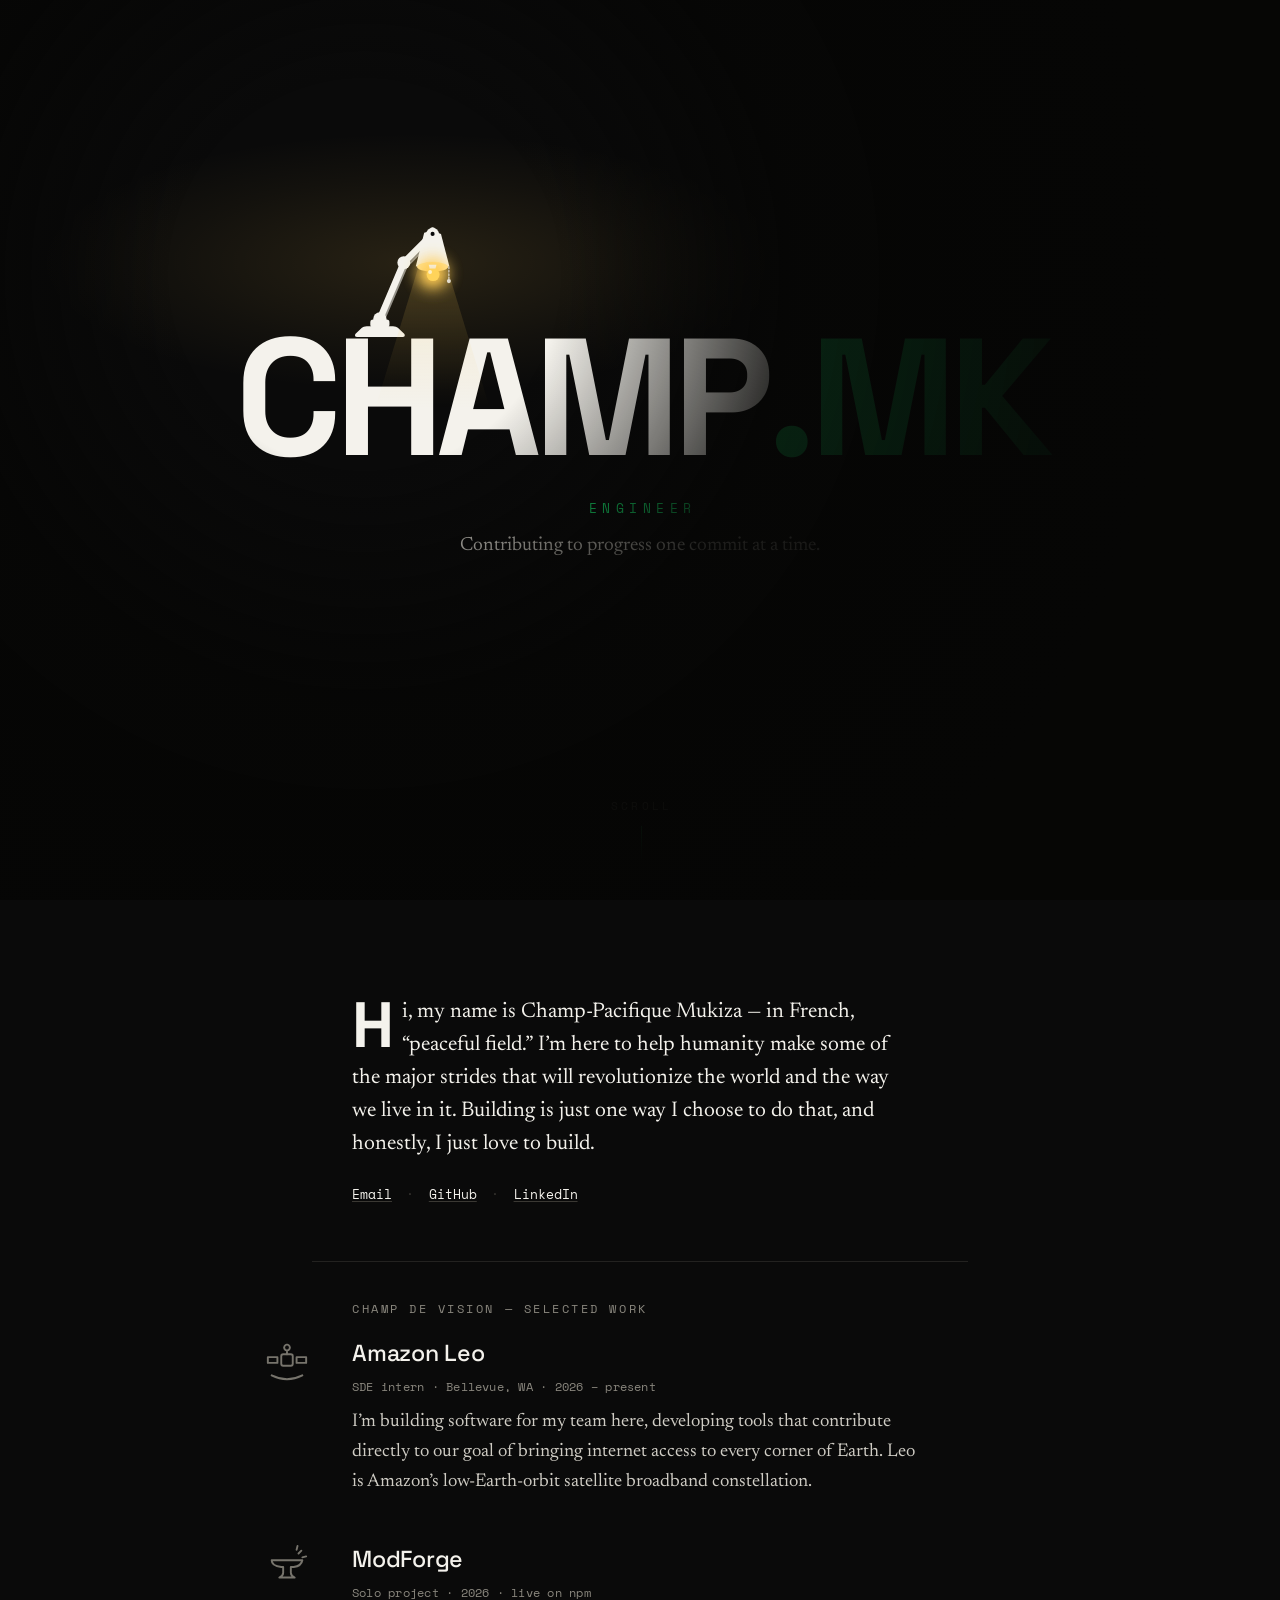
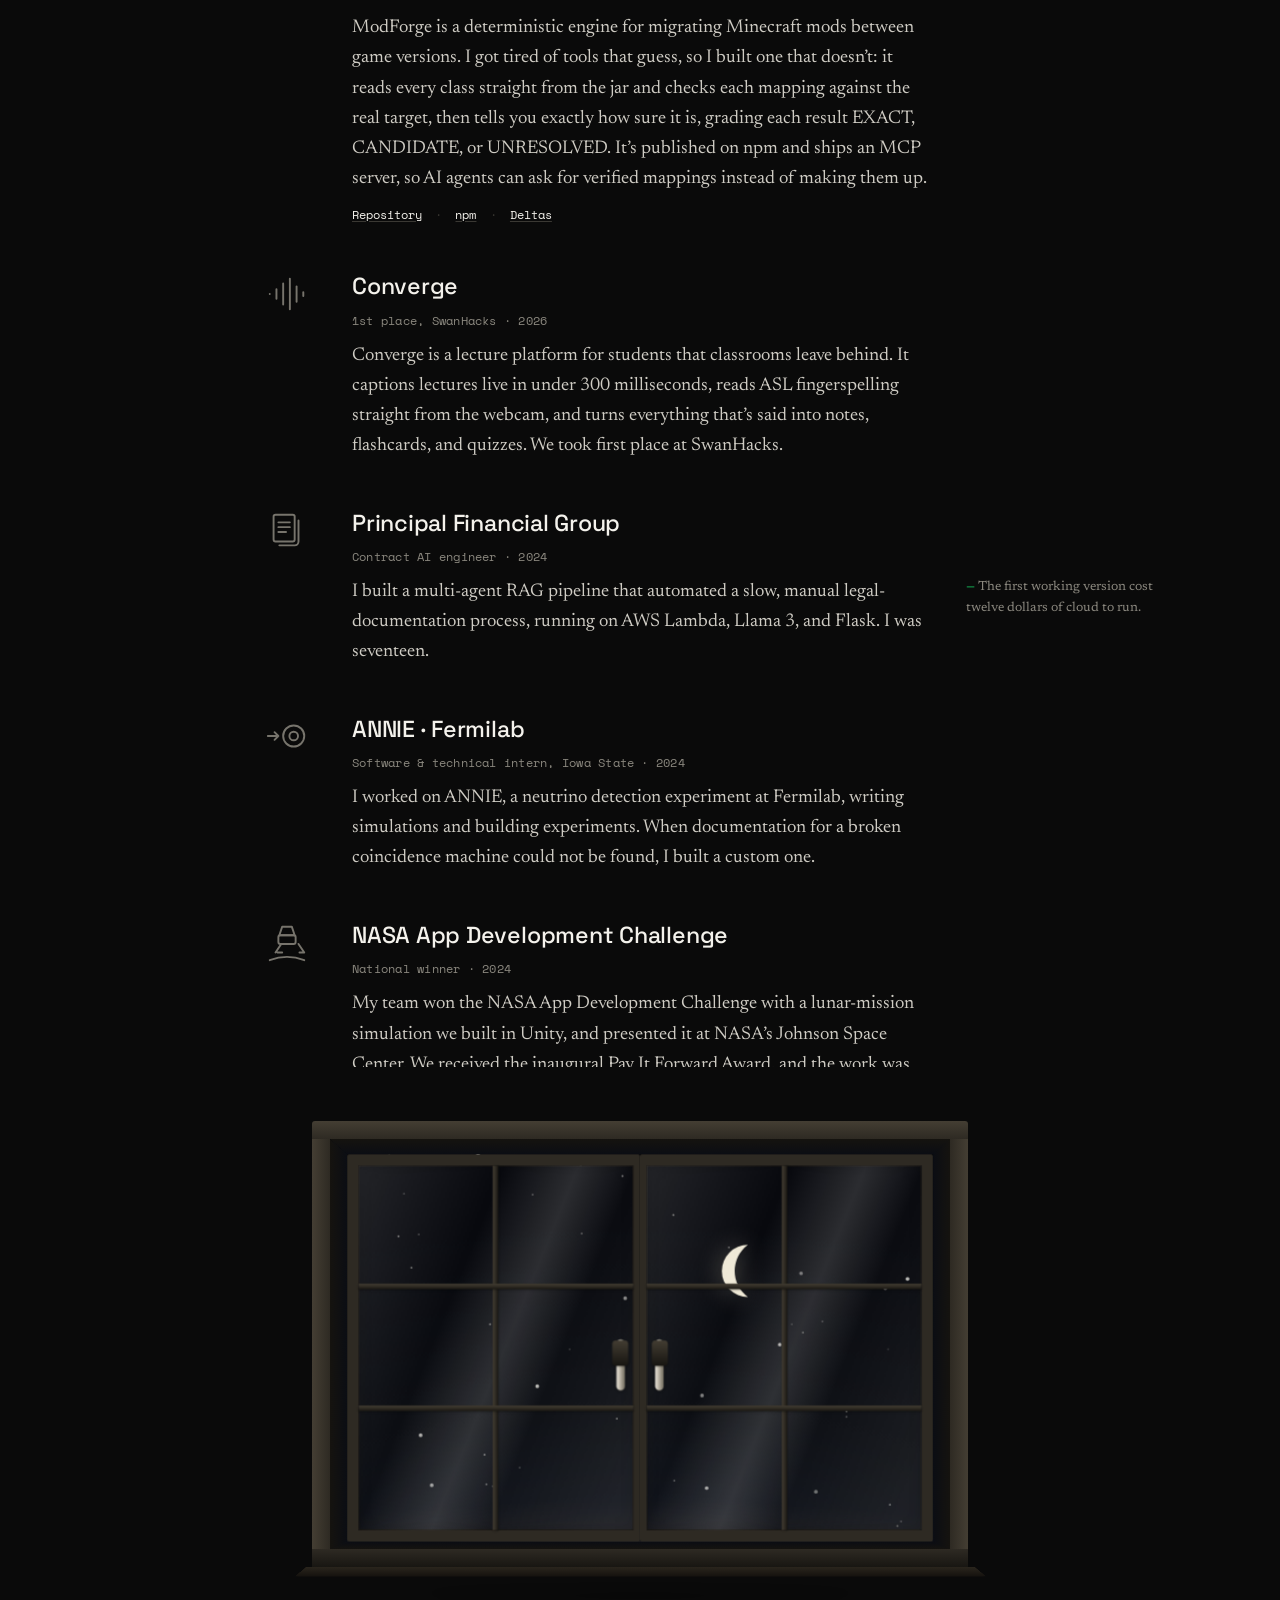
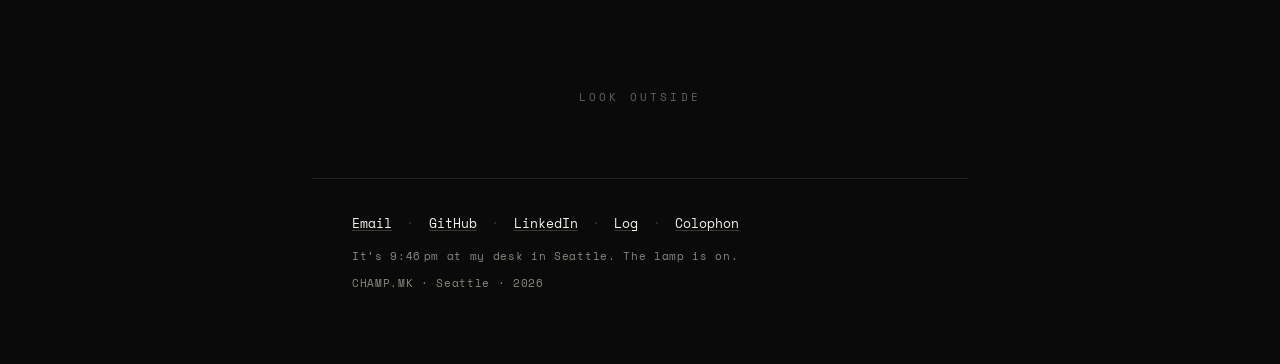
==== commit 4c05e966: "Fix the flattened window: repair the 3D chain, travel with the page Root cause of the 'sashes horizo" ====
--- a/index.html
+++ b/index.html
@@ -18,7 +18,7 @@
 <link rel="canonical" href="https://champmukiza.site">
 <link rel="icon" type="image/svg+xml" href="favicon.svg">
 <link rel="stylesheet" href="fonts.css?v=1">
-<link rel="stylesheet" href="styles.css?v=10">
+<link rel="stylesheet" href="styles.css?v=11">
 <noscript><style>#intro{display:none}</style></noscript>
 </head>
 <body>
--- a/styles.css
+++ b/styles.css
@@ -493,8 +493,8 @@
   display: flex;
   flex-direction: column;
   align-items: center;
-  gap: 1.7rem;
-  margin-top: 5.5rem;
+  gap: 5rem;          /* clear of the wall band (4.5rem) */
+  margin-top: 7rem;   /* likewise above */
 }
 body.sky-opening .window-sect { z-index: 9400; }
 
@@ -507,6 +507,8 @@
   cursor: pointer;
   color: var(--ink);
   -webkit-tap-highlight-color: transparent;
+  transform-style: preserve-3d;   /* the button must pass the perspective through,
+                                     or the whole scene flattens to orthographic */
 }
 .window:focus-visible { outline: 2px solid var(--accent); outline-offset: 10px; }
 
@@ -533,11 +535,13 @@
    the opening so the view holds while flying through ---- */
 .win-view {
   position: absolute;
-  inset: -42%;
+  inset: -10%;   /* just enough bleed to cover perspective divergence at rest */
   display: block;
   transform: translateZ(calc(-1 * var(--wd) - 26px));
   overflow: hidden;
-}
+  transition: inset 1.15s cubic-bezier(0.5, 0.04, 0.16, 1);
+}
+.window.opening .win-view { inset: -46%; }   /* grows as you fly through */
 .wv-sky { position: absolute; inset: 0; display: block; background: var(--skybg); }
 .wv-haze { position: absolute; inset: 0; display: block; background: radial-gradient(90% 55% at 78% 8%, rgba(255, 246, 218, 0.30), transparent 62%); }
 .wv-sun {
@@ -558,13 +562,13 @@
 :root:not([data-theme="light"]) .wv-haze,
 :root:not([data-theme="light"]) .wv-cloud { display: none; }
 
-/* ---- the wall the window is set into: a page-colored ring that
-   occludes the view's bleed (box-shadow: paints, never scrolls) ---- */
+/* ---- the wall the window is set into: a page-colored band just wide
+   enough to occlude the view's bleed — never the page's own text ---- */
 .win-wall {
   position: absolute;
   inset: 0;
   display: block;
-  box-shadow: 0 0 0 78vmax var(--bg);
+  box-shadow: 0 0 0 4.5rem var(--bg);
   transition: box-shadow 0.35s var(--champ-ease);
 }
 
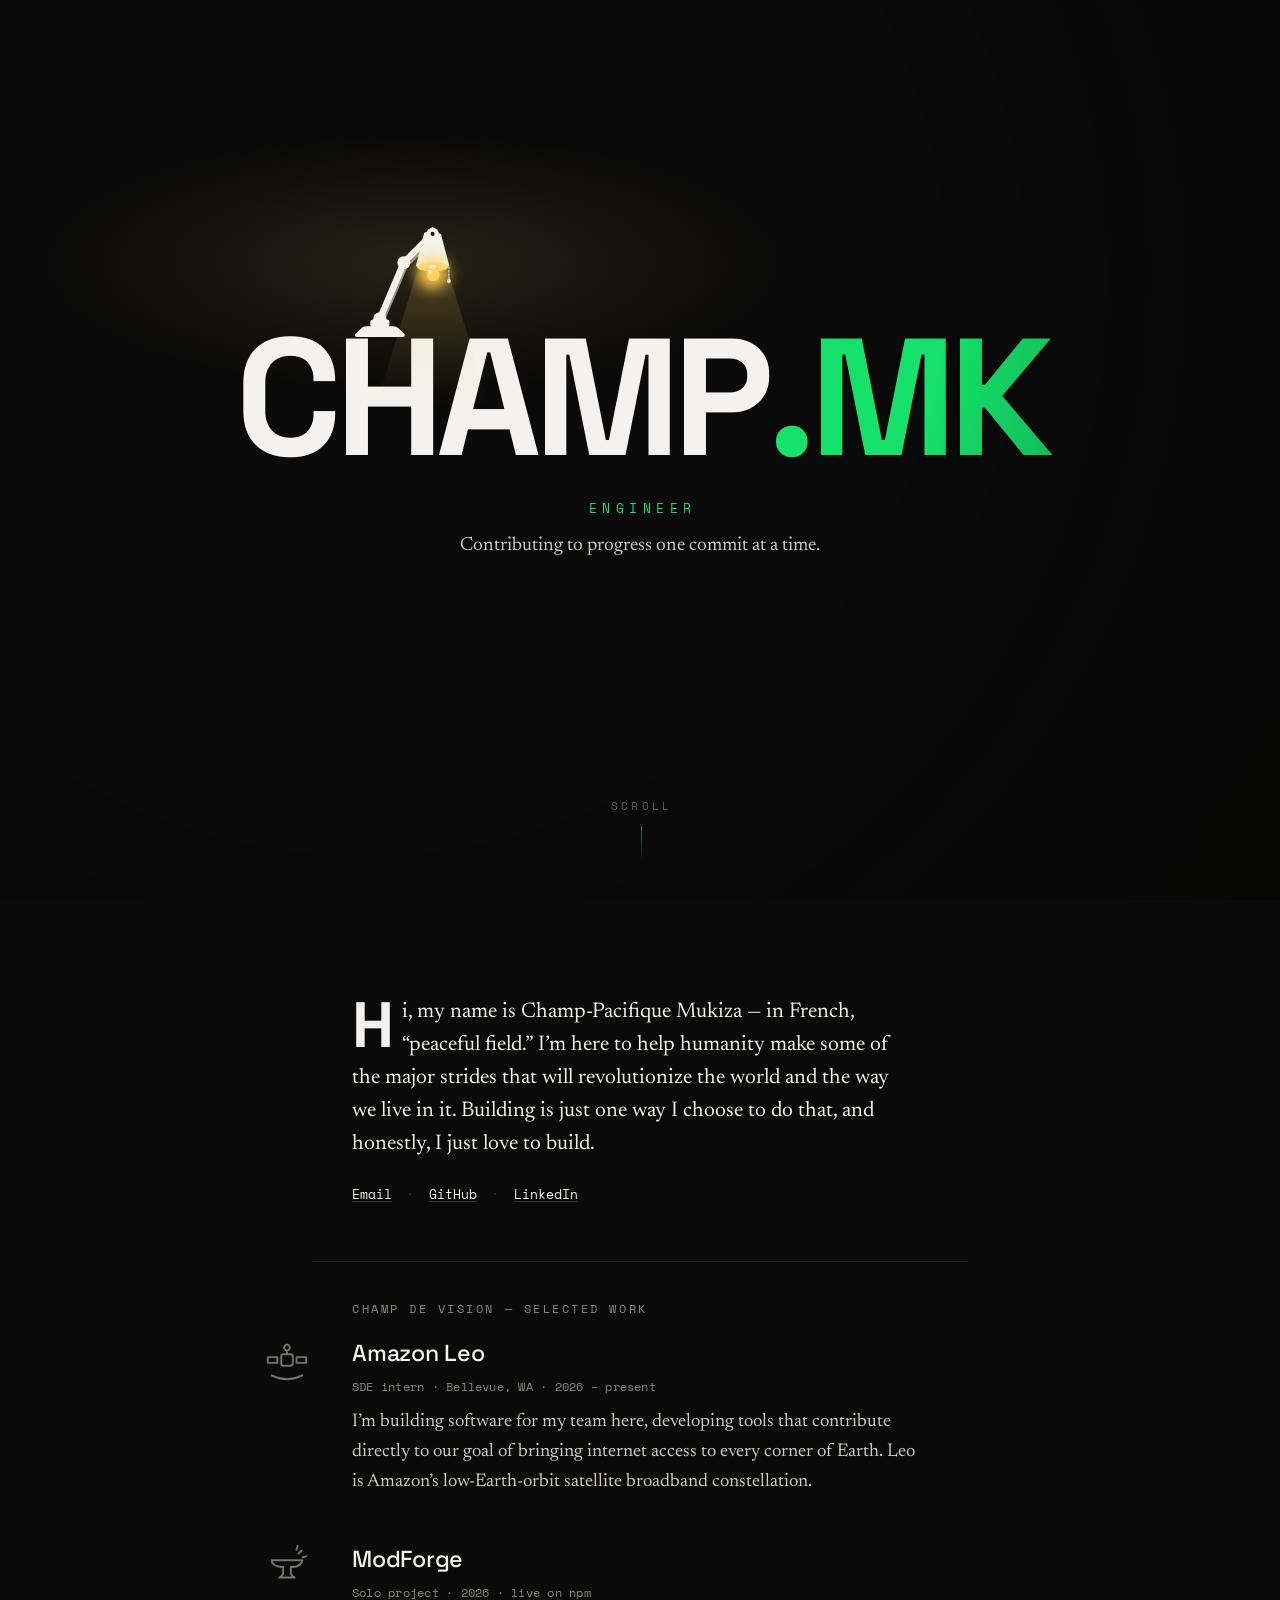
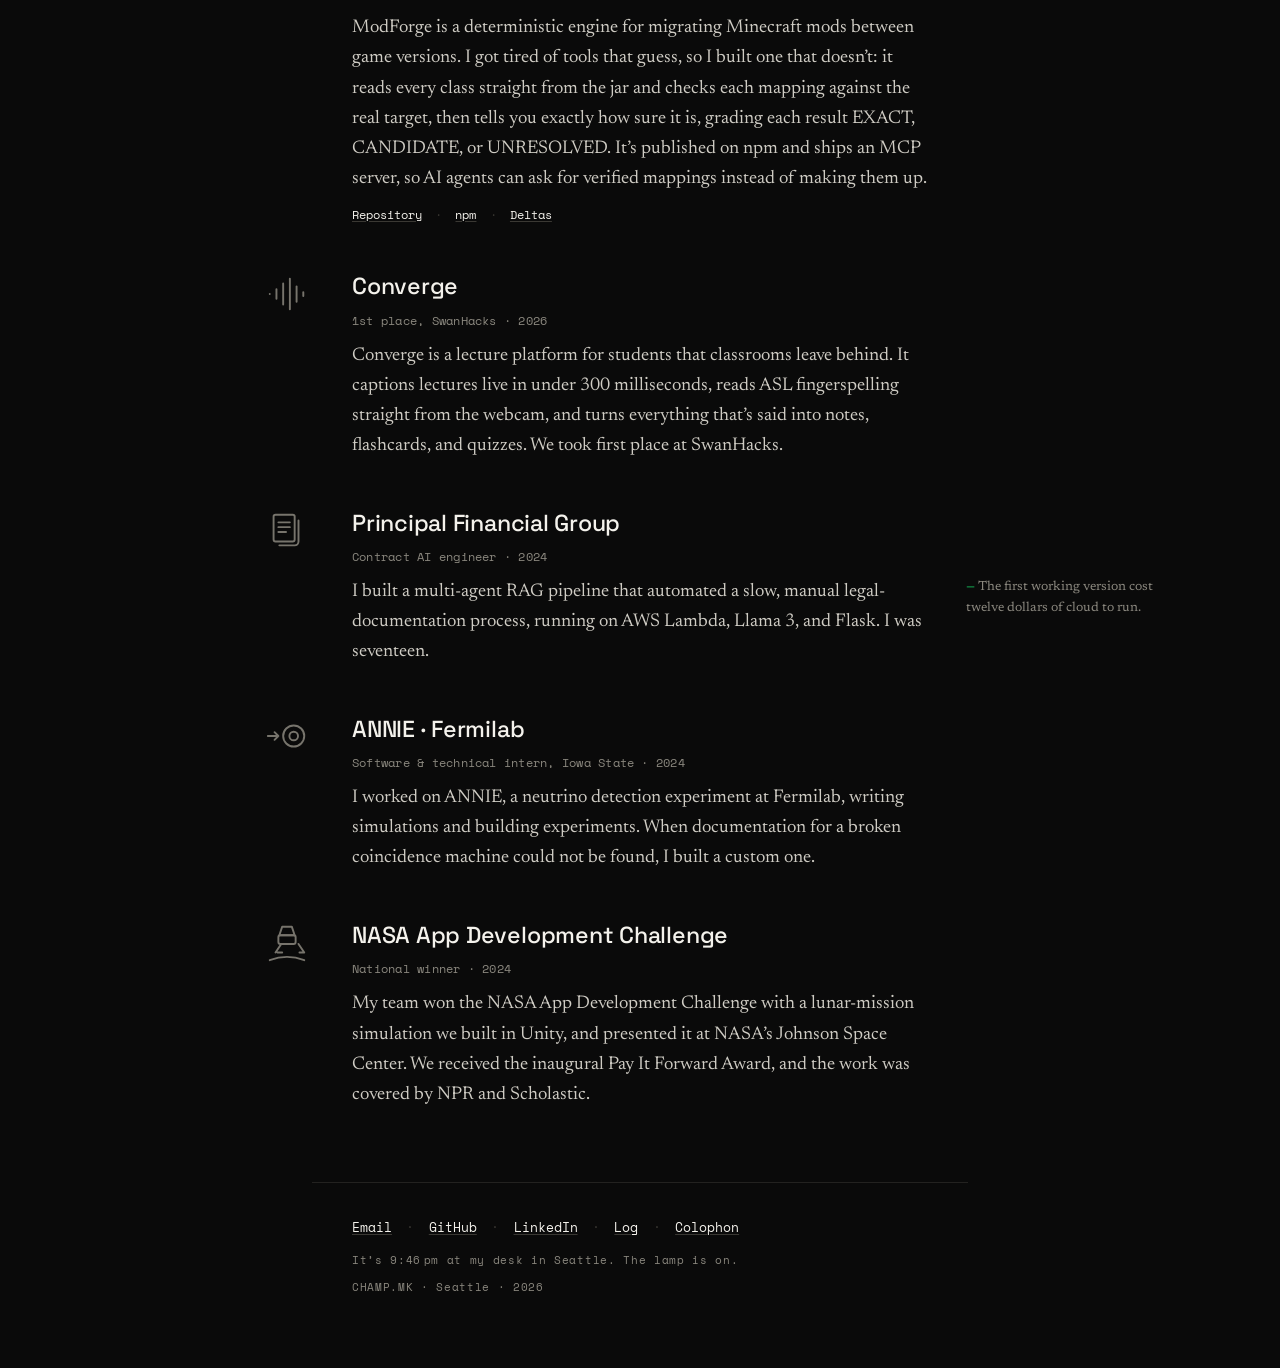
==== commit f36c253b: "Take the window out Reverts the window feature end to end (330c3e7..4c05e96) - the flat window, the " ====
--- a/index.html
+++ b/index.html
@@ -18,7 +18,7 @@
 <link rel="canonical" href="https://champmukiza.site">
 <link rel="icon" type="image/svg+xml" href="favicon.svg">
 <link rel="stylesheet" href="fonts.css?v=1">
-<link rel="stylesheet" href="styles.css?v=11">
+<link rel="stylesheet" href="styles.css?v=8">
 <noscript><style>#intro{display:none}</style></noscript>
 </head>
 <body>
@@ -242,62 +242,6 @@
 
   </section>
 
-  <!-- ============================================================
-       THE WINDOW — a real one. Casement pair, hinged at the jambs,
-       meeting at two handles in the center; the wall has thickness
-       (a 3D reveal tunnel) and the sky sits beyond the outer face.
-       Click: handles turn, sashes swing outward, and the camera
-       dollies through the opening (sky.js).
-       ============================================================ -->
-  <section class="window-sect" aria-label="The window">
-    <button class="window" type="button" aria-haspopup="dialog" aria-controls="sky" title="Open the window">
-      <span class="win-stage">
-        <span class="win-frame">
-          <!-- the outside, seen through the opening; bleeds past the
-               edges so the view holds while flying through -->
-          <span class="win-view"><span class="wv-sky">
-            <span class="wv-haze"></span>
-            <span class="wv-sun"></span>
-            <svg class="wv-cloud" viewBox="0 0 96 54" aria-hidden="true" focusable="false"><path d="M18 50 q-13 0 -13 -10.5 q0 -9 9.5 -10.5 q0.5 -8.5 9 -10.5 q7 -1.6 11.5 2.5 q3.5 -8 12.5 -8 q10 0 13 8.5 q3.5 -3.2 9 -3.2 q9.5 0 11 9 q9.5 0.5 9.5 9.5 q0 13 -13.5 13.2 z"/></svg>
-            <span class="wv-stars wv-a"></span>
-            <span class="wv-stars wv-b"></span>
-            <svg class="wv-moon" viewBox="0 0 100 100" aria-hidden="true" focusable="false"><path d="M62 8 A42 42 0 1 0 62 92 A52 52 0 0 1 62 8 Z"/></svg>
-          </span></span>
-          <!-- the wall the window is set into (occludes the view's bleed) -->
-          <span class="win-wall"></span>
-          <!-- the reveal: four planes of wall thickness -->
-          <span class="wt wt-l"></span>
-          <span class="wt wt-r"></span>
-          <span class="wt wt-t"></span>
-          <span class="wt wt-b"></span>
-          <!-- the pair of sashes, hinged at the jambs -->
-          <span class="sash sash-l">
-            <span class="sash-glass"></span>
-            <span class="muntin m-v"></span>
-            <span class="muntin m-h1"></span>
-            <span class="muntin m-h2"></span>
-            <span class="handle"></span>
-          </span>
-          <span class="sash sash-r">
-            <span class="sash-glass"></span>
-            <span class="muntin m-v"></span>
-            <span class="muntin m-h1"></span>
-            <span class="muntin m-h2"></span>
-            <span class="handle"></span>
-          </span>
-          <!-- painted casing around the opening -->
-          <span class="wc wc-t"></span>
-          <span class="wc wc-b"></span>
-          <span class="wc wc-l"></span>
-          <span class="wc wc-r"></span>
-        </span>
-        <span class="win-sill"></span>
-        <span class="win-shadow"></span>
-      </span>
-    </button>
-    <p class="win-hint" aria-hidden="true">look outside</p>
-  </section>
-
   <footer>
     <p class="contact">
       <a href="mailto:champpacifiquemukiza@gmail.com">Email</a>
@@ -317,79 +261,9 @@
 
 </main>
 
-<!-- ============================================================
-     OUTSIDE — through the window: the sky over Seattle.
-     Day: five clouds. Night: five bright stars in a constellation.
-     Both take you to the same five places. Esc or the arrow returns.
-     ============================================================ -->
-<!-- shared paint definitions (outside the hidden overlay so the
-     window's glass preview can resolve them too) -->
-<svg class="sky-defs" width="0" height="0" aria-hidden="true" focusable="false" style="position:absolute">
-  <defs>
-    <linearGradient id="cg" x1="0" y1="0" x2="0" y2="1">
-      <stop offset="0" stop-color="#ffffff"/>
-      <stop offset="0.68" stop-color="#eef0ec"/>
-      <stop offset="1" stop-color="#d5dcd8"/>
-    </linearGradient>
-  </defs>
-</svg>
-
-<div id="sky" class="sky" role="dialog" aria-modal="true" aria-label="Outside — the sky over Seattle" tabindex="-1" hidden>
-  <div class="sky-inner">
-    <div class="sky-fx sky-day-fx" aria-hidden="true">
-      <span class="sky-haze"></span>
-      <span class="sky-sun"></span>
-      <svg class="bgcloud bc1" viewBox="0 0 96 54"><path d="M18 50 q-13 0 -13 -10.5 q0 -9 9.5 -10.5 q0.5 -8.5 9 -10.5 q7 -1.6 11.5 2.5 q3.5 -8 12.5 -8 q10 0 13 8.5 q3.5 -3.2 9 -3.2 q9.5 0 11 9 q9.5 0.5 9.5 9.5 q0 13 -13.5 13.2 z"/></svg>
-      <svg class="bgcloud bc2" viewBox="0 0 96 54"><path d="M18 50 q-13 0 -13 -10.5 q0 -9 9.5 -10.5 q0.5 -8.5 9 -10.5 q7 -1.6 11.5 2.5 q3.5 -8 12.5 -8 q10 0 13 8.5 q3.5 -3.2 9 -3.2 q9.5 0 11 9 q9.5 0.5 9.5 9.5 q0 13 -13.5 13.2 z"/></svg>
-      <svg class="bgcloud bc3" viewBox="0 0 96 54"><path d="M18 50 q-13 0 -13 -10.5 q0 -9 9.5 -10.5 q0.5 -8.5 9 -10.5 q7 -1.6 11.5 2.5 q3.5 -8 12.5 -8 q10 0 13 8.5 q3.5 -3.2 9 -3.2 q9.5 0 11 9 q9.5 0.5 9.5 9.5 q0 13 -13.5 13.2 z"/></svg>
-      <svg class="bgcloud bc4" viewBox="0 0 96 54"><path d="M18 50 q-13 0 -13 -10.5 q0 -9 9.5 -10.5 q0.5 -8.5 9 -10.5 q7 -1.6 11.5 2.5 q3.5 -8 12.5 -8 q10 0 13 8.5 q3.5 -3.2 9 -3.2 q9.5 0 11 9 q9.5 0.5 9.5 9.5 q0 13 -13.5 13.2 z"/></svg>
-    </div>
-    <div class="sky-fx sky-night-fx" aria-hidden="true">
-      <span class="milky"></span>
-      <svg class="sky-moon" viewBox="0 0 100 100"><path d="M62 8 A42 42 0 1 0 62 92 A52 52 0 0 1 62 8 Z"/></svg>
-      <span class="meteor"></span>
-    </div>
-    <div class="stars stars-far" aria-hidden="true"></div>
-    <div class="stars" aria-hidden="true"></div>
-    <div class="stars stars-tw" aria-hidden="true"></div>
-    <svg class="sky-lines" viewBox="0 0 100 100" preserveAspectRatio="none" aria-hidden="true">
-      <path d="M16 30 L37 17 L62 24 L80 40 L52 55" vector-effect="non-scaling-stroke"/>
-    </svg>
-    <nav class="sky-links" aria-label="Outside links">
-      <a class="sky-spot" style="--x:16%; --y:30%" href="mailto:champpacifiquemukiza@gmail.com">
-        <svg class="sky-cloud" viewBox="0 0 96 54" aria-hidden="true"><path d="M18 50 q-13 0 -13 -10.5 q0 -9 9.5 -10.5 q0.5 -8.5 9 -10.5 q7 -1.6 11.5 2.5 q3.5 -8 12.5 -8 q10 0 13 8.5 q3.5 -3.2 9 -3.2 q9.5 0 11 9 q9.5 0.5 9.5 9.5 q0 13 -13.5 13.2 z"/></svg>
-        <svg class="sky-star" viewBox="-10 -10 20 20" style="--tw:0s" aria-hidden="true"><path d="M0 -7.5 L1.9 -1.9 L7.5 0 L1.9 1.9 L0 7.5 L-1.9 1.9 L-7.5 0 L-1.9 -1.9 Z"/></svg>
-        <span class="sky-name">Email</span>
-      </a>
-      <a class="sky-spot" style="--x:37%; --y:17%" href="https://github.com/champmk">
-        <svg class="sky-cloud" viewBox="0 0 96 54" aria-hidden="true"><path d="M18 50 q-13 0 -13 -10.5 q0 -9 9.5 -10.5 q0.5 -8.5 9 -10.5 q7 -1.6 11.5 2.5 q3.5 -8 12.5 -8 q10 0 13 8.5 q3.5 -3.2 9 -3.2 q9.5 0 11 9 q9.5 0.5 9.5 9.5 q0 13 -13.5 13.2 z"/></svg>
-        <svg class="sky-star" viewBox="-10 -10 20 20" style="--tw:0.9s" aria-hidden="true"><path d="M0 -7.5 L1.9 -1.9 L7.5 0 L1.9 1.9 L0 7.5 L-1.9 1.9 L-7.5 0 L-1.9 -1.9 Z"/></svg>
-        <span class="sky-name">GitHub</span>
-      </a>
-      <a class="sky-spot" style="--x:62%; --y:24%" href="https://www.linkedin.com/in/champmukiza">
-        <svg class="sky-cloud" viewBox="0 0 96 54" aria-hidden="true"><path d="M18 50 q-13 0 -13 -10.5 q0 -9 9.5 -10.5 q0.5 -8.5 9 -10.5 q7 -1.6 11.5 2.5 q3.5 -8 12.5 -8 q10 0 13 8.5 q3.5 -3.2 9 -3.2 q9.5 0 11 9 q9.5 0.5 9.5 9.5 q0 13 -13.5 13.2 z"/></svg>
-        <svg class="sky-star" viewBox="-10 -10 20 20" style="--tw:1.7s" aria-hidden="true"><path d="M0 -7.5 L1.9 -1.9 L7.5 0 L1.9 1.9 L0 7.5 L-1.9 1.9 L-7.5 0 L-1.9 -1.9 Z"/></svg>
-        <span class="sky-name">LinkedIn</span>
-      </a>
-      <a class="sky-spot" style="--x:80%; --y:40%" href="log.html">
-        <svg class="sky-cloud" viewBox="0 0 96 54" aria-hidden="true"><path d="M18 50 q-13 0 -13 -10.5 q0 -9 9.5 -10.5 q0.5 -8.5 9 -10.5 q7 -1.6 11.5 2.5 q3.5 -8 12.5 -8 q10 0 13 8.5 q3.5 -3.2 9 -3.2 q9.5 0 11 9 q9.5 0.5 9.5 9.5 q0 13 -13.5 13.2 z"/></svg>
-        <svg class="sky-star" viewBox="-10 -10 20 20" style="--tw:2.6s" aria-hidden="true"><path d="M0 -7.5 L1.9 -1.9 L7.5 0 L1.9 1.9 L0 7.5 L-1.9 1.9 L-7.5 0 L-1.9 -1.9 Z"/></svg>
-        <span class="sky-name">Log</span>
-      </a>
-      <a class="sky-spot" style="--x:52%; --y:55%" href="colophon.html">
-        <svg class="sky-cloud" viewBox="0 0 96 54" aria-hidden="true"><path d="M18 50 q-13 0 -13 -10.5 q0 -9 9.5 -10.5 q0.5 -8.5 9 -10.5 q7 -1.6 11.5 2.5 q3.5 -8 12.5 -8 q10 0 13 8.5 q3.5 -3.2 9 -3.2 q9.5 0 11 9 q9.5 0.5 9.5 9.5 q0 13 -13.5 13.2 z"/></svg>
-        <svg class="sky-star" viewBox="-10 -10 20 20" style="--tw:3.4s" aria-hidden="true"><path d="M0 -7.5 L1.9 -1.9 L7.5 0 L1.9 1.9 L0 7.5 L-1.9 1.9 L-7.5 0 L-1.9 -1.9 Z"/></svg>
-        <span class="sky-name">Colophon</span>
-      </a>
-    </nav>
-    <a class="sky-home" href="#home">&larr; back inside</a>
-  </div>
-</div>
-
 <script src="intro.js" defer></script>
 <script src="lamp.js" defer></script>
 <script src="desk.js" defer></script>
 <script src="honest.js" defer></script>
-<script src="sky.js" defer></script>
 </body>
 </html>
--- a/styles.css
+++ b/styles.css
@@ -18,20 +18,6 @@
   /* the one easing every motion on this site uses */
   --champ-ease: cubic-bezier(0.22, 0.72, 0.14, 1);
 
-  /* window materials — night: dark wood in an unlit room */
-  --trim-hi:  #443e33;
-  --trim-mid: #2e2a23;
-  --trim-lo:  #181612;
-  --rev-in:   #15130f;   /* reveal near the room */
-  --rev-out:  #0b0d13;   /* reveal near the night */
-  --sill-a:   #2a251d;
-  --sill-b:   #15120e;
-
-  /* the sky itself (shared by the overlay and the glass preview) */
-  --skybg:
-    radial-gradient(120% 34% at 50% 104%, rgba(255, 176, 96, 0.10), transparent 62%),
-    radial-gradient(130% 100% at 50% 118%, #141924 0%, #090b10 55%, #04050a 100%);
-
   color-scheme: dark;
 }
 
@@ -44,20 +30,6 @@
   --muted: #76736a;
   --line:  #e3dfd4;
   --faint: #cfc9bc;
-
-  /* window materials — day: painted casement in full light */
-  --trim-hi:  #f5efe0;
-  --trim-mid: #ded5c2;
-  --trim-lo:  #b1a892;
-  --rev-in:   #c9c1ad;
-  --rev-out:  #ede6d5;
-  --sill-a:   #e7e0ce;
-  --sill-b:   #b6ae99;
-
-  --skybg:
-    radial-gradient(70% 48% at 76% 10%, rgba(255, 244, 212, 0.55), transparent 65%),
-    linear-gradient(#7fa0b4 0%, #a9bfc7 42%, #d9d3bd 82%, #efe9d8 100%);
-
   color-scheme: light;
 }
 
@@ -477,405 +449,6 @@
 .entry p { margin: 0 0 0.7rem; }
 .entry .links { margin-bottom: 0; }
 .links { font-family: var(--mono); font-size: 0.78rem; color: var(--muted); }
-
-/* ============================================================
-   THE WINDOW — a real casement pair set into a wall with
-   thickness. Everything lives in one 3D scene: reveal planes,
-   outward-swinging sashes, a sill, and the sky beyond the glass.
-   ============================================================ */
-.window-sect {
-  --ww: min(41rem, 92vw);           /* the text column's width */
-  --wh: calc(var(--ww) * 0.68);
-  --wd: clamp(2.6rem, 7vw, 4.4rem); /* wall thickness */
-  --case: clamp(0.7rem, 2.4vw, 1.1rem);
-  perspective: 1200px;
-  position: relative;
-  display: flex;
-  flex-direction: column;
-  align-items: center;
-  gap: 5rem;          /* clear of the wall band (4.5rem) */
-  margin-top: 7rem;   /* likewise above */
-}
-body.sky-opening .window-sect { z-index: 9400; }
-
-.window {
-  position: relative;
-  width: var(--ww);
-  height: calc(var(--wh) + 2.6rem);
-  margin: 0; padding: 0; border: 0;
-  background: none;
-  cursor: pointer;
-  color: var(--ink);
-  -webkit-tap-highlight-color: transparent;
-  transform-style: preserve-3d;   /* the button must pass the perspective through,
-                                     or the whole scene flattens to orthographic */
-}
-.window:focus-visible { outline: 2px solid var(--accent); outline-offset: 10px; }
-
-.win-stage {
-  position: absolute;
-  inset: 0;
-  display: block;
-  transform-style: preserve-3d;
-  transition: transform 1.15s cubic-bezier(0.5, 0.04, 0.16, 1);
-}
-
-/* the opening itself (inside the casing) */
-.win-frame {
-  position: absolute;
-  left: var(--case);
-  top: var(--case);
-  width: calc(100% - 2 * var(--case));
-  height: calc(var(--wh) - 2 * var(--case));
-  display: block;
-  transform-style: preserve-3d;
-}
-
-/* ---- the outside, beyond the outer wall face; bleeds well past
-   the opening so the view holds while flying through ---- */
-.win-view {
-  position: absolute;
-  inset: -10%;   /* just enough bleed to cover perspective divergence at rest */
-  display: block;
-  transform: translateZ(calc(-1 * var(--wd) - 26px));
-  overflow: hidden;
-  transition: inset 1.15s cubic-bezier(0.5, 0.04, 0.16, 1);
-}
-.window.opening .win-view { inset: -46%; }   /* grows as you fly through */
-.wv-sky { position: absolute; inset: 0; display: block; background: var(--skybg); }
-.wv-haze { position: absolute; inset: 0; display: block; background: radial-gradient(90% 55% at 78% 8%, rgba(255, 246, 218, 0.30), transparent 62%); }
-.wv-sun {
-  position: absolute; top: 8%; right: 15%;
-  width: 30%; aspect-ratio: 1; display: block; border-radius: 50%;
-  background: radial-gradient(circle, rgba(255, 252, 240, 0.95) 0 9%, rgba(255, 242, 206, 0.5) 24%, rgba(255, 238, 200, 0.16) 48%, transparent 70%);
-}
-.wv-cloud { position: absolute; left: 10%; top: 36%; width: 24%; height: auto; animation: wvdrift 36s ease-in-out infinite alternate; }
-.wv-cloud path { fill: url(#cg); stroke: rgba(74, 84, 90, 0.35); stroke-width: 1.2; }
-@keyframes wvdrift { from { transform: translateX(-8%); } to { transform: translateX(64%); } }
-.wv-stars { position: absolute; top: 0; left: 0; width: 2px; height: 2px; border-radius: 50%; display: block; }
-.wv-b { animation: twink 3.2s ease-in-out infinite alternate; }
-.wv-moon { position: absolute; top: 26%; right: 31%; width: 9%; height: auto; filter: drop-shadow(0 0 14px rgba(240, 233, 208, 0.35)); }
-.wv-moon path { fill: #efe9d6; }
-:root[data-theme="light"] .wv-stars,
-:root[data-theme="light"] .wv-moon { display: none; }
-:root:not([data-theme="light"]) .wv-sun,
-:root:not([data-theme="light"]) .wv-haze,
-:root:not([data-theme="light"]) .wv-cloud { display: none; }
-
-/* ---- the wall the window is set into: a page-colored band just wide
-   enough to occlude the view's bleed — never the page's own text ---- */
-.win-wall {
-  position: absolute;
-  inset: 0;
-  display: block;
-  box-shadow: 0 0 0 4.5rem var(--bg);
-  transition: box-shadow 0.35s var(--champ-ease);
-}
-
-/* ---- the reveal: four planes of wall thickness ---- */
-.wt { position: absolute; display: block; }
-.wt-l { left: 0; top: 0; width: var(--wd); height: 100%; transform-origin: left center; transform: rotateY(90deg);
-        background: linear-gradient(to right, var(--rev-in), var(--rev-out)); }
-.wt-r { right: 0; top: 0; width: var(--wd); height: 100%; transform-origin: right center; transform: rotateY(-90deg);
-        background: linear-gradient(to left, var(--rev-in), var(--rev-out)); }
-.wt-t { left: 0; top: 0; width: 100%; height: var(--wd); transform-origin: center top; transform: rotateX(-90deg);
-        background: linear-gradient(to bottom, var(--rev-in), var(--rev-out)); }
-.wt-b { left: 0; bottom: 0; width: 100%; height: var(--wd); transform-origin: center bottom; transform: rotateX(90deg);
-        background: linear-gradient(to top, var(--rev-in), var(--rev-out)); }
-
-/* ---- the sashes: hinged at the jambs, meeting in the middle,
-   mounted at the outer face of the wall, opening OUTWARD ---- */
-.sash {
-  position: absolute;
-  top: 0;
-  width: 50%;
-  height: 100%;
-  display: block;
-  transform-style: preserve-3d;
-  transform: translateZ(calc(-1 * var(--wd))) rotateY(0deg);
-  transition: transform 1s cubic-bezier(0.34, 0.85, 0.3, 1.06);
-  border: clamp(7px, 1.6vw, 12px) solid var(--trim-mid);
-  border-radius: 2px;
-  box-shadow: inset 0 0 0 1px var(--trim-lo);
-  background: transparent;
-}
-.sash-l { left: 0;  transform-origin: left center;  border-right-width: clamp(4px, 1vw, 7px); }
-.sash-r { right: 0; transform-origin: right center; border-left-width:  clamp(4px, 1vw, 7px); }
-.window.opening .sash-l { transform: translateZ(calc(-1 * var(--wd))) rotateY(107deg);  transition-delay: 0.18s; }
-.window.opening .sash-r { transform: translateZ(calc(-1 * var(--wd))) rotateY(-107deg); transition-delay: 0.18s; }
-@media (hover: hover) {
-  .window:hover:not(.opening) .sash-l { transform: translateZ(calc(-1 * var(--wd))) rotateY(6deg); }
-  .window:hover:not(.opening) .sash-r { transform: translateZ(calc(-1 * var(--wd))) rotateY(-6deg); }
-}
-
-.sash-glass {
-  position: absolute;
-  inset: 0;
-  display: block;
-  background: linear-gradient(112deg,
-    rgba(255, 255, 255, 0.13), rgba(255, 255, 255, 0.02) 34%,
-    rgba(255, 255, 255, 0.16) 52%, rgba(255, 255, 255, 0.03) 66%,
-    rgba(255, 255, 255, 0.08) 92%);
-  box-shadow: inset 0 0 14px rgba(0, 0, 0, 0.16);
-}
-
-.muntin { position: absolute; display: block; box-shadow: 0 1px 2px rgba(0, 0, 0, 0.25); }
-.m-v  { left: 50%; top: 0; bottom: 0; width: 6px; transform: translateX(-50%);
-        background: linear-gradient(90deg, var(--trim-hi), var(--trim-mid) 55%, var(--trim-lo)); }
-.m-h1 { top: 33.33%; }
-.m-h2 { top: 66.66%; }
-.m-h1, .m-h2 { left: 0; right: 0; height: 6px; transform: translateY(-50%);
-        background: linear-gradient(var(--trim-hi), var(--trim-mid) 55%, var(--trim-lo)); }
-
-/* espagnolette handles, meeting at the center stiles */
-.handle {
-  position: absolute;
-  top: 50%;
-  width: 9px;
-  height: 54px;
-  display: block;
-  border-radius: 5px;
-  background: linear-gradient(90deg, #efeade, #b7b1a2 45%, #6f6a5d);
-  box-shadow: 0 1px 3px rgba(0, 0, 0, 0.4);
-  transform: translateY(-9px);          /* pivot near the top of the grip */
-  transform-origin: 4.5px 9px;
-  transition: transform 0.3s var(--champ-ease);
-}
-.sash-l .handle { right: 9px; }
-.sash-r .handle { left: 9px; }
-.handle::before {
-  content: "";
-  position: absolute;
-  left: 50%; top: 1px;
-  width: 17px; height: 27px;
-  transform: translateX(-50%);
-  border-radius: 4px;
-  background: linear-gradient(var(--trim-hi), var(--trim-lo));
-  box-shadow: 0 1px 2px rgba(0, 0, 0, 0.3);
-  z-index: -1;
-}
-.window.opening .sash-l .handle { transform: translateY(-9px) rotate(46deg); }
-.window.opening .sash-r .handle { transform: translateY(-9px) rotate(-46deg); }
-
-/* painted casing around the opening */
-.wc { position: absolute; display: block; }
-.wc-t { left: calc(-1 * var(--case)); right: calc(-1 * var(--case)); top: calc(-1 * var(--case)); height: var(--case);
-        background: linear-gradient(var(--trim-hi), var(--trim-mid)); border-radius: 3px 3px 0 0; }
-.wc-b { left: calc(-1 * var(--case)); right: calc(-1 * var(--case)); bottom: calc(-1 * var(--case)); height: var(--case);
-        background: linear-gradient(var(--trim-mid), var(--trim-lo)); }
-.wc-l { left: calc(-1 * var(--case)); top: 0; bottom: 0; width: var(--case);
-        background: linear-gradient(90deg, var(--trim-hi), var(--trim-mid)); }
-.wc-r { right: calc(-1 * var(--case)); top: 0; bottom: 0; width: var(--case);
-        background: linear-gradient(270deg, var(--trim-hi), var(--trim-mid)); }
-
-/* interior sill: a real slab, tipped toward the room */
-.win-sill {
-  position: absolute;
-  left: -0.4rem;
-  right: -0.4rem;
-  top: var(--wh);
-  height: 2.5rem;
-  display: block;
-  transform-origin: center top;
-  transform: rotateX(84deg);
-  background: linear-gradient(var(--sill-a), var(--sill-b));
-  border-radius: 0 0 4px 4px;
-}
-.win-shadow {
-  position: absolute;
-  left: 6%; right: 6%;
-  top: calc(var(--wh) + 1.5rem);
-  height: 22px;
-  display: block;
-  background: radial-gradient(55% 100% at 50% 0, rgba(0, 0, 0, 0.30), transparent 70%);
-  filter: blur(5px);
-  opacity: 0.8;
-}
-:root[data-theme="light"] .win-shadow { opacity: 0.45; }
-
-.win-hint {
-  font-family: var(--mono);
-  font-size: 0.66rem;
-  letter-spacing: 0.3em;
-  text-transform: uppercase;
-  color: var(--muted);
-  opacity: 0.7;
-  margin: 0;
-}
-
-/* ============================================================
-   OUTSIDE — the sky over Seattle. Opened by the window; the
-   overlay's clip-path starts as the pane and grows to the room.
-   ============================================================ */
-body.sky-open { overflow: hidden; }
-
-/* The overlay no longer animates itself — the 3D dolly through the
-   window does the travelling; the overlay simply crossfades in as
-   the glass-preview sky fills the screen, so the switch is unseen. */
-.sky {
-  position: fixed;
-  inset: 0;
-  z-index: 9500;
-  outline: none;
-  background: var(--skybg);
-  opacity: 0;
-  transition: opacity 0.55s var(--champ-ease);
-}
-.sky.open { opacity: 1; }
-.sky[hidden] { display: none; }
-.sky-inner {
-  position: absolute;
-  inset: 0;
-  transform: scale(1.05);
-  transition: transform 1.5s var(--champ-ease);
-}
-.sky.open .sky-inner { transform: none; }
-
-/* ---- atmosphere layers ---- */
-.sky-fx { position: absolute; inset: 0; pointer-events: none; }
-:root[data-theme="light"] .sky-night-fx { display: none; }
-:root:not([data-theme="light"]) .sky-day-fx { display: none; }
-
-.sky-haze { position: absolute; inset: 0; background: radial-gradient(85% 60% at 76% 6%, rgba(255, 246, 215, 0.34), transparent 62%); }
-.sky-sun {
-  position: absolute; top: 6%; right: 13%;
-  width: 36vmin; height: 36vmin; border-radius: 50%;
-  background: radial-gradient(circle, rgba(255, 253, 244, 0.98) 0 7%, rgba(255, 243, 208, 0.55) 20%, rgba(255, 238, 198, 0.18) 46%, transparent 70%);
-}
-.bgcloud { position: absolute; height: auto; }
-.bgcloud path { fill: url(#cg); stroke: rgba(74, 84, 90, 0.28); stroke-width: 1; }
-.bc1 { left: 5%;  top: 58%; width: 30vmin; opacity: 0.8;  animation: cloudslide 80s ease-in-out infinite alternate; }
-.bc2 { left: 38%; top: 71%; width: 19vmin; opacity: 0.5;  animation: cloudslide 110s ease-in-out infinite alternate-reverse; }
-.bc3 { left: 70%; top: 60%; width: 26vmin; opacity: 0.65; animation: cloudslide 95s ease-in-out infinite alternate; }
-.bc4 { left: 22%; top: 7%;  width: 13vmin; opacity: 0.4;  animation: cloudslide 70s ease-in-out infinite alternate-reverse; }
-@keyframes cloudslide { from { transform: translateX(-4vw); } to { transform: translateX(4vw); } }
-
-.milky {
-  position: absolute; inset: -25%;
-  background: linear-gradient(112deg, transparent 42%, rgba(215, 222, 240, 0.05) 50%, rgba(215, 222, 240, 0.02) 54%, transparent 62%);
-}
-.sky-moon { position: absolute; top: 9%; right: 10%; width: 11vmin; height: auto; filter: drop-shadow(0 0 22px rgba(240, 233, 208, 0.30)); }
-.sky-moon path { fill: #efe9d6; }
-
-/* once in a while, a meteor */
-.meteor {
-  position: absolute; top: 13%; left: 70%;
-  width: 2px; height: 2px; border-radius: 50%;
-  background: #fff;
-  opacity: 0;
-  box-shadow: 0 0 5px 1px rgba(255, 255, 255, 0.55);
-  transform: rotate(205deg);
-  animation: meteor 41s linear infinite 7s;
-}
-.meteor::after {
-  content: "";
-  position: absolute;
-  right: 1px; top: 0;
-  width: 84px; height: 1.5px;
-  background: linear-gradient(to left, rgba(255, 255, 255, 0.75), transparent);
-}
-@keyframes meteor {
-  0%, 90.5% { opacity: 0; transform: rotate(205deg) translateX(0); }
-  91%       { opacity: 0.9; }
-  95.5%     { opacity: 0; transform: rotate(205deg) translateX(52vmin); }
-  100%      { opacity: 0; }
-}
-
-/* stars: three depths of box-shadow field (night only) */
-.stars {
-  position: absolute;
-  top: 0; left: 0;
-  width: 2px; height: 2px;
-  border-radius: 50%;
-  pointer-events: none;
-}
-.stars-far { width: 1px; height: 1px; }
-.stars-tw { animation: twink 3.4s ease-in-out infinite alternate; }
-@keyframes twink { from { opacity: 1; } to { opacity: 0.35; } }
-:root[data-theme="light"] .stars { display: none; }
-
-/* the constellation the five bright stars make (night only) */
-.sky-lines {
-  position: absolute;
-  inset: 0;
-  width: 100%; height: 100%;
-  pointer-events: none;
-}
-.sky-lines path { fill: none; stroke: #f4f2ec; stroke-width: 1; opacity: 0.10; }
-:root[data-theme="light"] .sky-lines { display: none; }
-
-/* the five places */
-.sky-spot {
-  position: absolute;
-  left: var(--x);
-  top: var(--y);
-  transform: translate(-50%, -50%);
-  display: flex;
-  flex-direction: column;
-  align-items: center;
-  gap: 0.55rem;
-  text-decoration: none;
-}
-.sky-cloud { width: clamp(88px, 12vw, 132px); height: auto; animation: drift 8s ease-in-out infinite alternate; }
-.sky-cloud path { fill: url(#cg); stroke: rgba(70, 80, 86, 0.42); stroke-width: 1.3; }
-.sky-spot:nth-child(2) .sky-cloud { animation-delay: -3s; }
-.sky-spot:nth-child(3) .sky-cloud { animation-delay: -5.5s; }
-.sky-spot:nth-child(4) .sky-cloud { animation-delay: -1.5s; }
-.sky-spot:nth-child(5) .sky-cloud { animation-delay: -7s; }
-@keyframes drift { from { transform: translateY(-4px); } to { transform: translateY(5px); } }
-
-.sky-star {
-  width: clamp(22px, 2.6vw, 30px);
-  height: auto;
-  overflow: visible;
-  filter: drop-shadow(0 0 7px rgba(255, 207, 90, 0.85));
-}
-.sky-star path {
-  fill: #ffd973;
-  animation: starpulse 2.8s ease-in-out infinite alternate;
-  animation-delay: var(--tw, 0s);
-  transform-origin: center;
-}
-@keyframes starpulse { from { opacity: 0.8; transform: scale(0.94); } to { opacity: 1; transform: scale(1.06); } }
-
-:root[data-theme="light"] .sky-star { display: none; }
-:root:not([data-theme="light"]) .sky-cloud { display: none; }
-
-.sky-name {
-  font-family: var(--mono);
-  font-size: 0.7rem;
-  letter-spacing: 0.24em;
-  text-transform: uppercase;
-  color: #8d8a81;
-  transition: color 0.15s var(--champ-ease);
-}
-:root[data-theme="light"] .sky-name { color: #4b585f; }
-.sky-spot:hover .sky-name, .sky-spot:focus-visible .sky-name { color: var(--accent); }
-.sky-spot:focus-visible { outline: none; }
-
-/* the way back — present, never loud */
-.sky-home {
-  position: absolute;
-  top: 1.5rem;
-  left: 1.7rem;
-  font-family: var(--mono);
-  font-size: 0.7rem;
-  letter-spacing: 0.24em;
-  text-transform: uppercase;
-  text-decoration: none;
-  color: #8d8a81;
-}
-:root[data-theme="light"] .sky-home { color: #4b585f; }
-.sky-home:hover { color: var(--accent); }
-
-@media (prefers-reduced-motion: reduce) {
-  .sky { transition: opacity 0.2s linear; }
-  .sky-inner { transition: none; transform: none; }
-  .sky-cloud, .sky-star path, .stars-tw, .bgcloud, .meteor, .wv-cloud, .wv-b { animation: none; }
-  .win-stage, .sash, .handle { transition: none; }
-  .window:hover:not(.opening) .sash-l,
-  .window:hover:not(.opening) .sash-r { transform: translateZ(calc(-1 * var(--wd))) rotateY(0deg); }
-}
 
 footer {
   margin-top: 4.5rem;
@@ -979,8 +552,7 @@
     --bg: #ffffff; --ink: #111; --soft: #222; --muted: #666;
     --line: #ddd; --faint: #bbb;
   }
-  #intro, .lamp, .scroll-cue, .skip, .defcard, .obj,
-  .window-sect, .sky { display: none !important; }
+  #intro, .lamp, .scroll-cue, .skip, .defcard, .obj { display: none !important; }
   body { background: #fff; }
   .hero { min-height: auto; padding: 1.2rem 0 0.5rem; }
   .wordmark-wrap::before { content: none; }
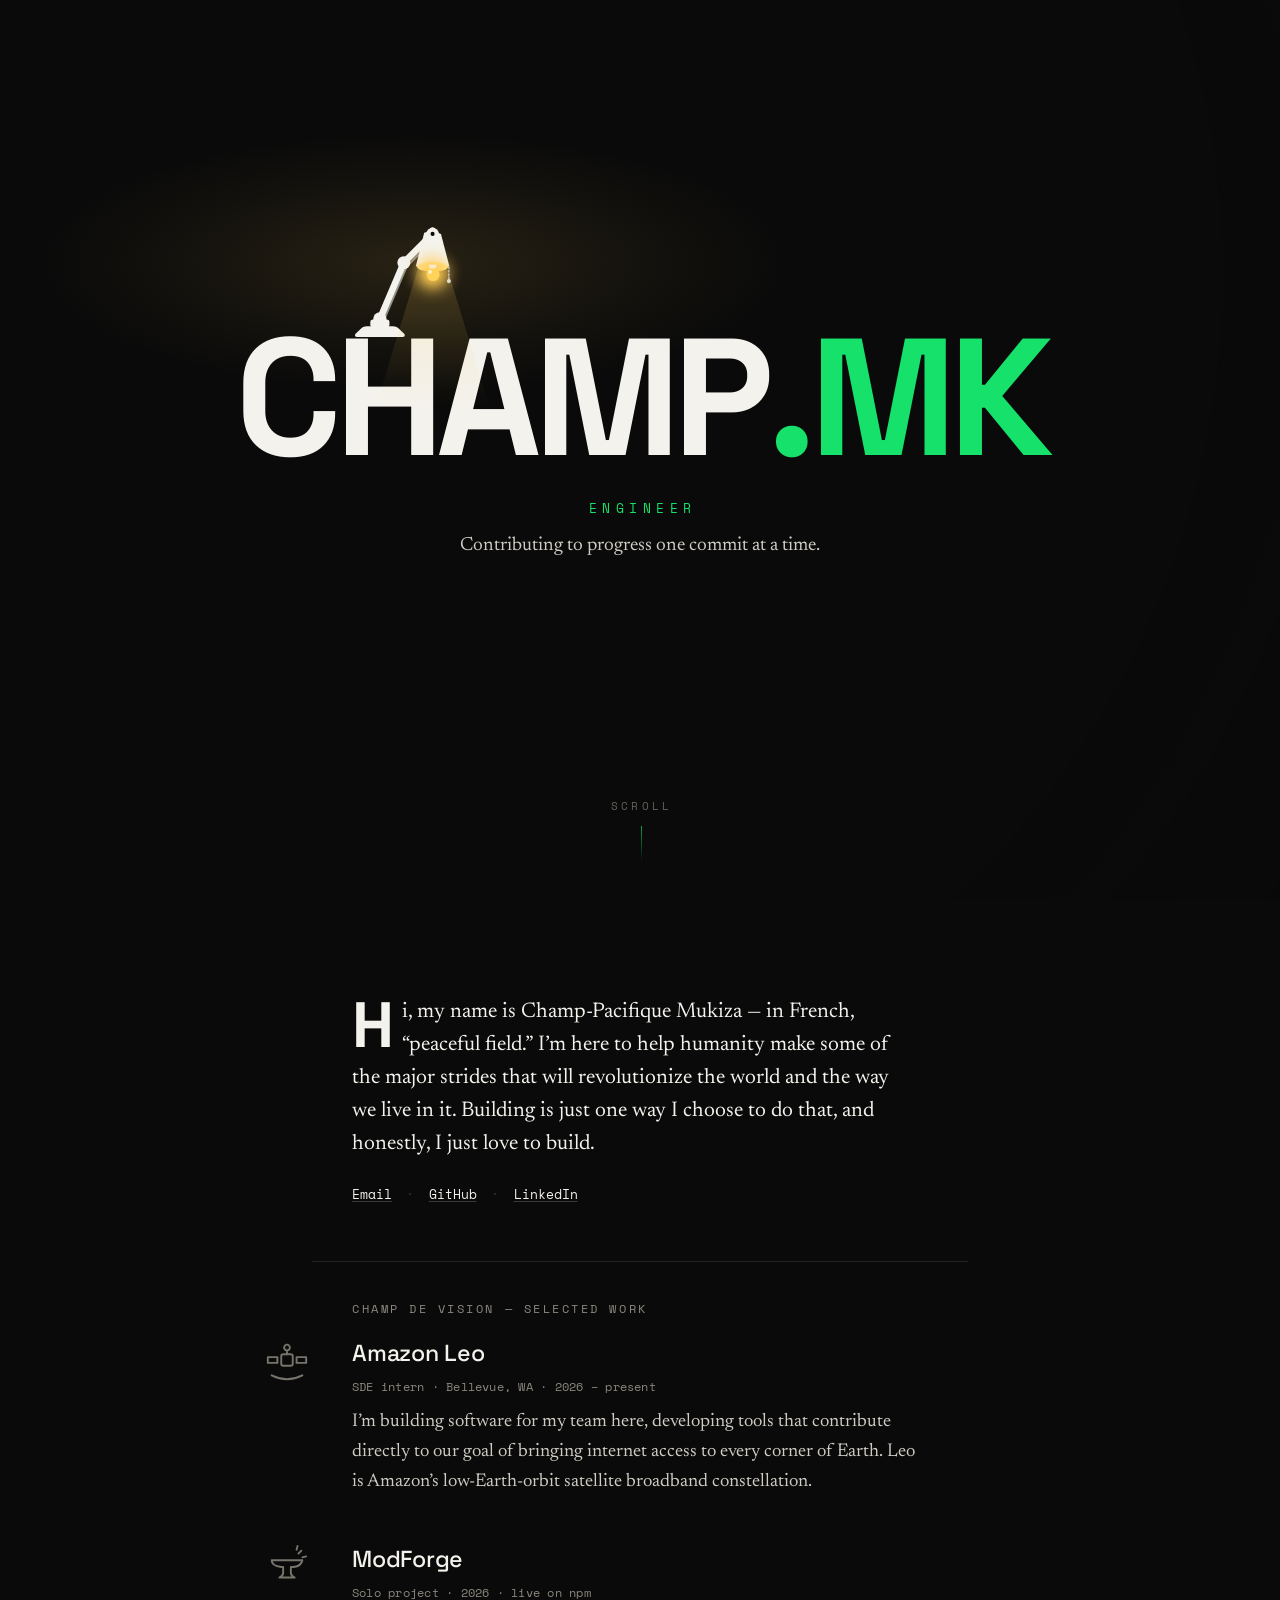
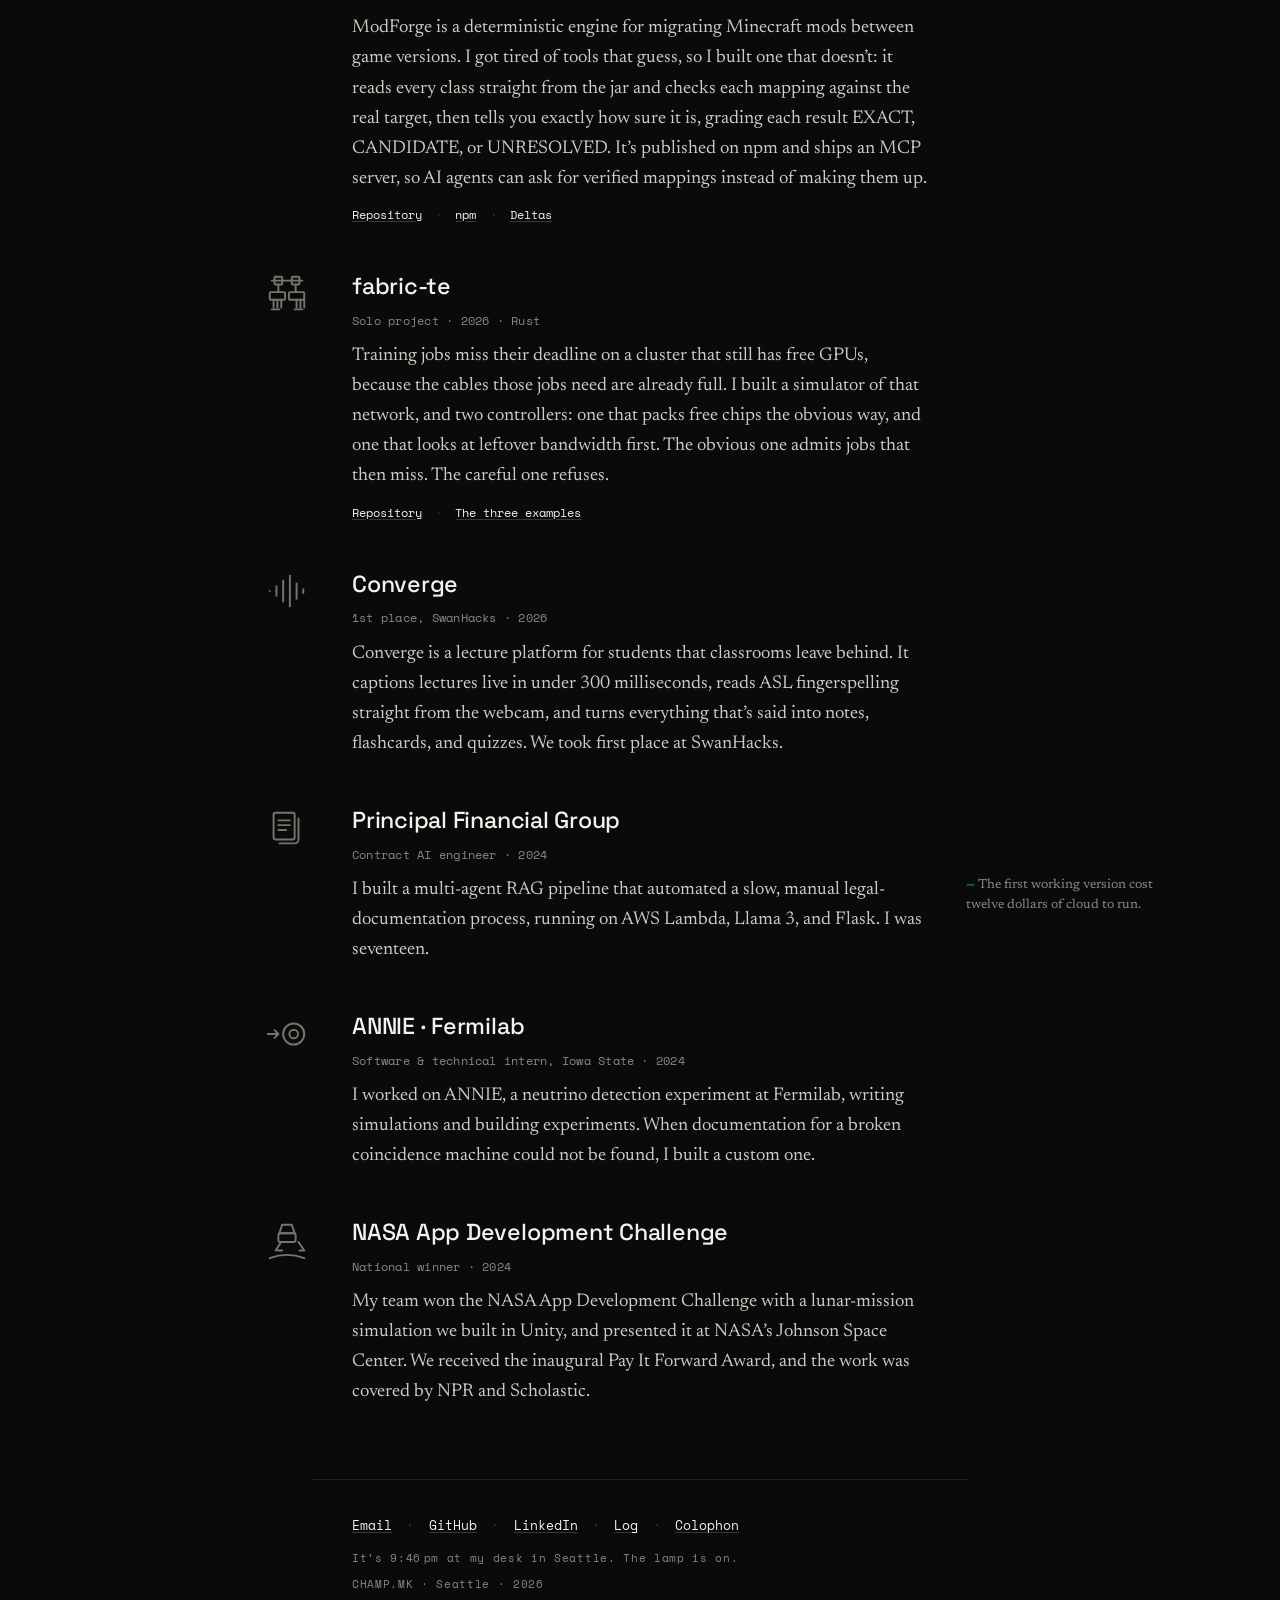
==== commit 8cfd8c93: "A cluster, not a globe fabric-te on the selected-work list, with a side page that plays three locked" ====
--- a/index.html
+++ b/index.html
@@ -18,7 +18,7 @@
 <link rel="canonical" href="https://champmukiza.site">
 <link rel="icon" type="image/svg+xml" href="favicon.svg">
 <link rel="stylesheet" href="fonts.css?v=1">
-<link rel="stylesheet" href="styles.css?v=8">
+<link rel="stylesheet" href="styles.css?v=9">
 <noscript><style>#intro{display:none}</style></noscript>
 </head>
 <body>
@@ -179,6 +179,33 @@
 
     <article class="entry">
       <svg class="obj" viewBox="0 0 48 48" aria-hidden="true" focusable="false">
+        <path d="M8 10 h32" pathLength="100"/>
+        <rect x="11" y="6" width="8" height="8" rx="1" pathLength="100"/>
+        <rect x="29" y="6" width="8" height="8" rx="1" pathLength="100"/>
+        <path d="M15 14 v8 m18 -8 v8" pathLength="100"/>
+        <rect x="6" y="22" width="16" height="8" rx="1" pathLength="100"/>
+        <rect x="26" y="22" width="16" height="8" rx="1" pathLength="100"/>
+        <path d="M10 30 v8 m4 0 v-8 m4 8 v-8 m16 0 v8 m4 0 v-8 m4 8 v-8" pathLength="100"/>
+        <path d="M8 40 h8 m16 0 h8" pathLength="100"/>
+      </svg>
+      <h3>fabric-te</h3>
+      <p class="meta">Solo project &middot; 2026 &middot; Rust</p>
+      <p>
+        Training jobs miss their deadline on a cluster that still has free
+        GPUs, because the cables those jobs need are already full. I built a
+        simulator of that network, and two controllers: one that packs free
+        chips the obvious way, and one that looks at leftover bandwidth first.
+        The obvious one admits jobs that then miss. The careful one refuses.
+      </p>
+      <p class="links">
+        <a href="https://github.com/champmk/fabric-te">Repository</a>
+        <span class="dot" aria-hidden="true">&middot;</span>
+        <a href="fabric.html">The three examples</a>
+      </p>
+    </article>
+
+    <article class="entry">
+      <svg class="obj" viewBox="0 0 48 48" aria-hidden="true" focusable="false">
         <path d="M6 24 v0.01 M13 19 v10 M20 13 v22 M27 8 v32 M34 16 v16 M41 22 v4" pathLength="100"/>
       </svg>
       <h3>Converge</h3>
--- a/styles.css
+++ b/styles.css
@@ -495,6 +495,84 @@
   font-size: 1.25rem;
   color: var(--ink);
   margin: 2.4rem 0 0.6rem;
+}
+
+/* ---- fabric-te inspector. Wider than the reading column; still type, not a globe. ---- */
+main > section.page.viz { max-width: 64rem; }
+.viz .lede { max-width: 36rem; }
+.viz-tabs, .viz-nav {
+  display: flex;
+  flex-wrap: wrap;
+  gap: 0.55rem 0.7rem;
+  align-items: center;
+}
+.viz-tabs {
+  margin: 1.6rem 0 1.1rem;
+  padding-bottom: 0.7rem;
+  border-bottom: 1px solid var(--line);
+}
+.viz-nav {
+  margin: 1.1rem 0 0.4rem;
+  padding-top: 0.7rem;
+  border-top: 1px solid var(--line);
+}
+.viz-tabs button,
+.viz-nav button {
+  font-family: var(--mono);
+  font-size: 0.72rem;
+  letter-spacing: 0.04em;
+  background: transparent;
+  color: var(--ink);
+  border: 1px solid var(--line);
+  padding: 0.22rem 0.6rem;
+  cursor: pointer;
+}
+.viz-tabs button.on,
+.viz-nav button.on {
+  background: var(--ink);
+  color: var(--bg);
+  border-color: var(--ink);
+}
+.viz-copy { display: none; }
+.viz-copy.on { display: block; }
+.viz-copy h2 { margin: 0 0 0.4rem; }
+.viz-copy p { margin: 0 0 0.4rem; max-width: 36rem; }
+#c-only { display: none; gap: 0.55rem; }
+#c-only.on { display: flex; }
+.viz-label {
+  font-family: var(--mono);
+  font-size: 0.72rem;
+  letter-spacing: 0.08em;
+  color: var(--muted);
+}
+.viz-step {
+  font-family: var(--serif);
+  font-size: 0.95rem;
+  color: var(--soft);
+  min-height: 2.4em;
+  margin: 0 0 0.7rem;
+  max-width: 40rem;
+}
+.viz-stage {
+  margin: 0.4rem 0 0.8rem;
+  overflow-x: auto;
+}
+.viz-stage canvas {
+  display: block;
+  width: 100%;
+  height: auto;
+  max-width: 1000px;
+}
+.viz-keys {
+  font-family: var(--mono);
+  font-size: 0.7rem;
+  letter-spacing: 0.04em;
+  color: var(--muted);
+  margin: 0 0 1.6rem;
+}
+@media (prefers-reduced-motion: reduce) {
+  .viz-tabs button,
+  .viz-nav button { transition: none; }
 }
 .logentry { margin: 0 0 2.8rem; }
 .logentry h2 { margin-top: 0.15rem; }
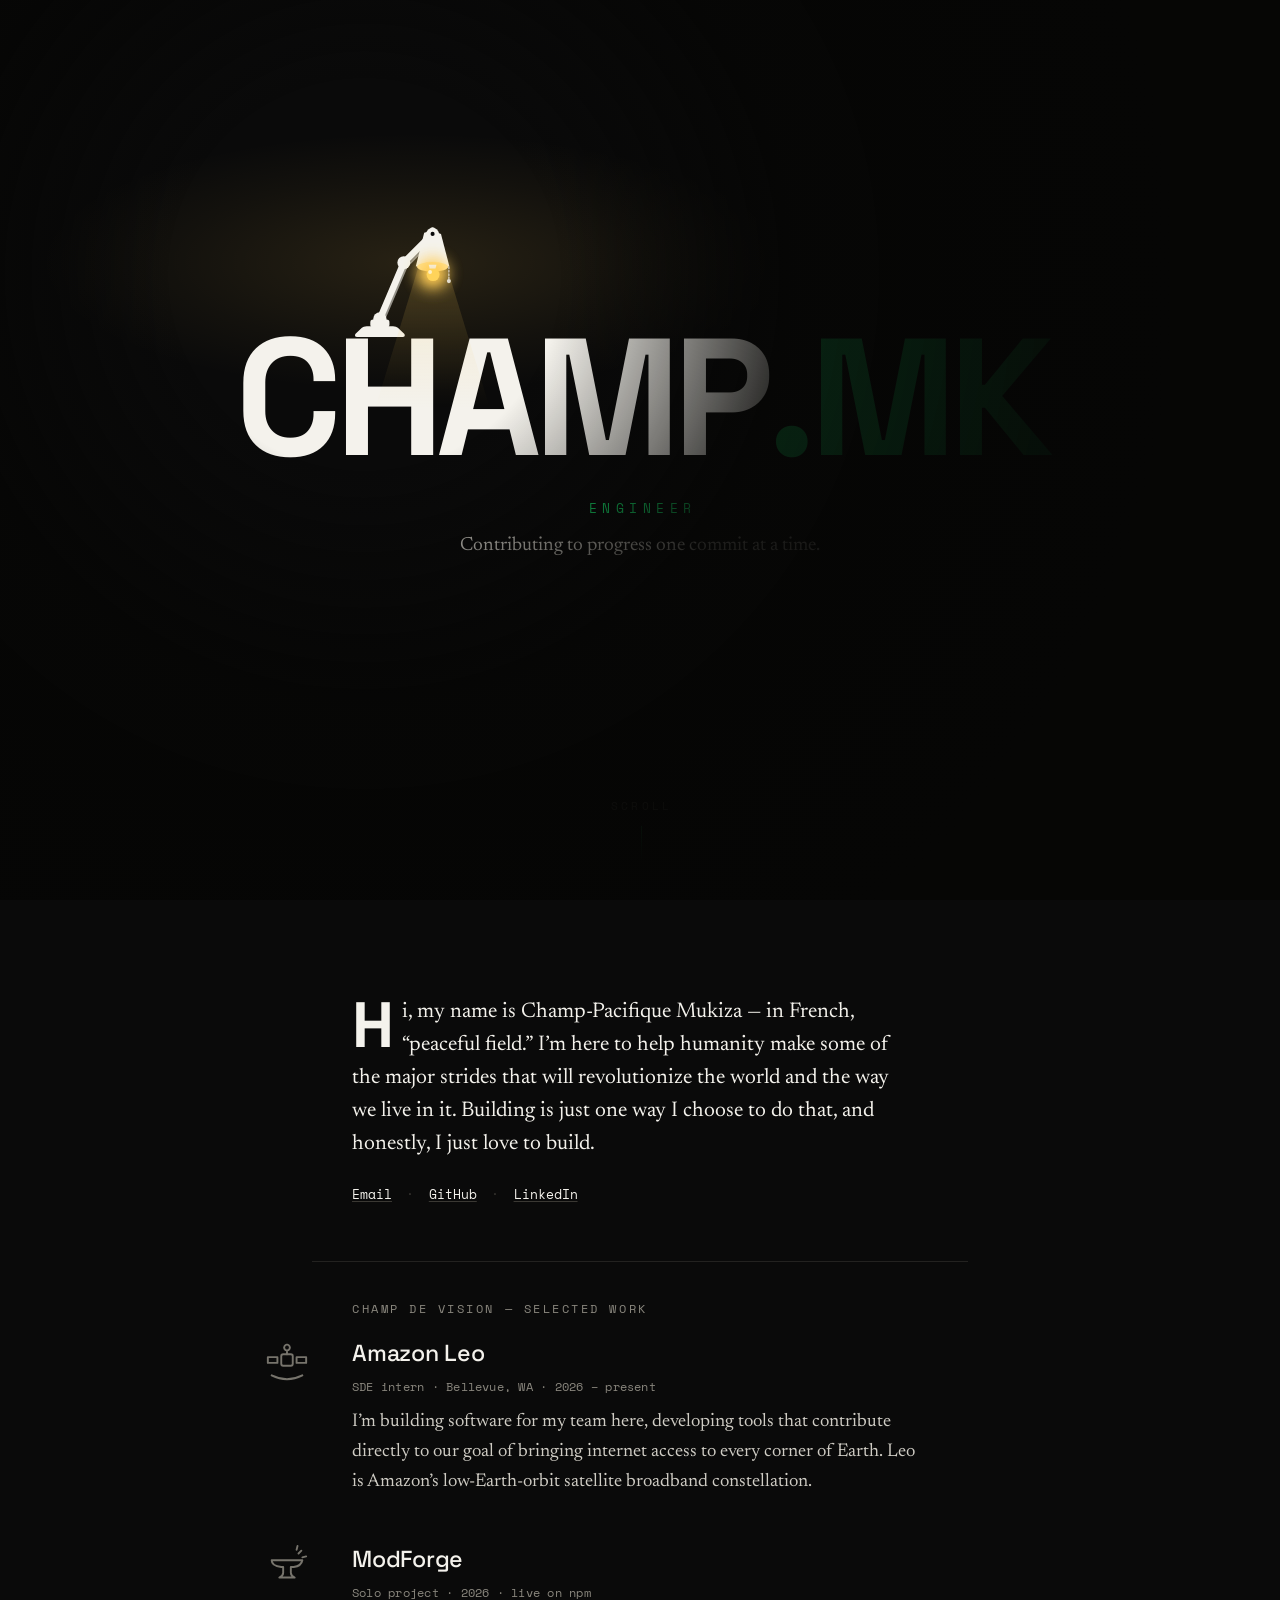
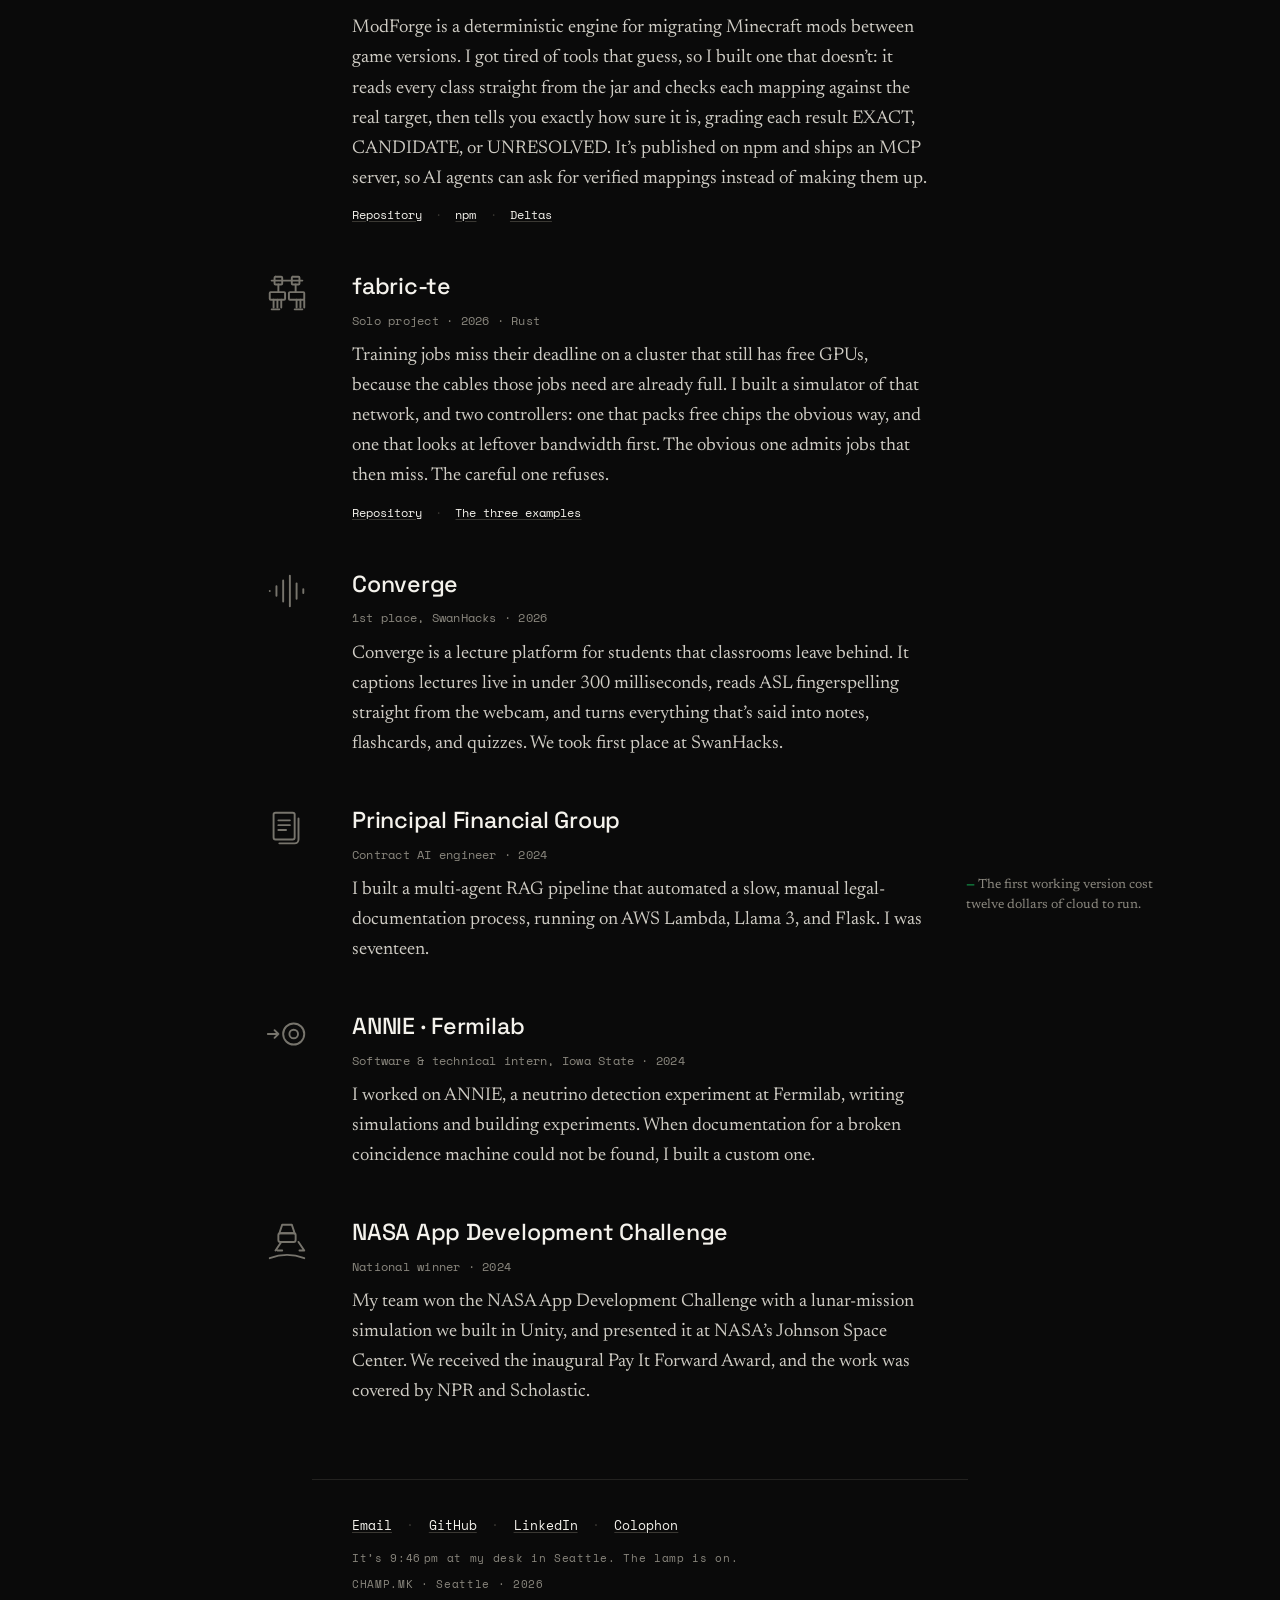
==== commit fe79d0b3: "Take the log out The commits are public. A second page restating them was a lobby." ====
--- a/index.html
+++ b/index.html
@@ -18,7 +18,7 @@
 <link rel="canonical" href="https://champmukiza.site">
 <link rel="icon" type="image/svg+xml" href="favicon.svg">
 <link rel="stylesheet" href="fonts.css?v=1">
-<link rel="stylesheet" href="styles.css?v=9">
+<link rel="stylesheet" href="styles.css?v=10">
 <noscript><style>#intro{display:none}</style></noscript>
 </head>
 <body>
@@ -277,8 +277,6 @@
       <span class="dot" aria-hidden="true">&middot;</span>
       <a href="https://www.linkedin.com/in/champmukiza">LinkedIn</a>
       <span class="dot" aria-hidden="true">&middot;</span>
-      <a href="log.html">Log</a>
-      <span class="dot" aria-hidden="true">&middot;</span>
       <a href="colophon.html">Colophon</a>
     </p>
     <p class="colophon desk-line" id="desk-clock" hidden></p>
--- a/styles.css
+++ b/styles.css
@@ -469,7 +469,7 @@
 #commit-line { margin-bottom: 0.5rem; }
 
 /* ============================================================
-   SUBPAGES — log, colophon, 404
+   SUBPAGES — colophon, 404
    ============================================================ */
 .page { padding-top: clamp(3.5rem, 10vw, 6.5rem); }
 .page-home {
@@ -574,8 +574,6 @@
   .viz-tabs button,
   .viz-nav button { transition: none; }
 }
-.logentry { margin: 0 0 2.8rem; }
-.logentry h2 { margin-top: 0.15rem; }
 code { font-family: var(--mono); font-size: 0.92em; color: var(--muted); }
 .grade {
   font-family: var(--mono);
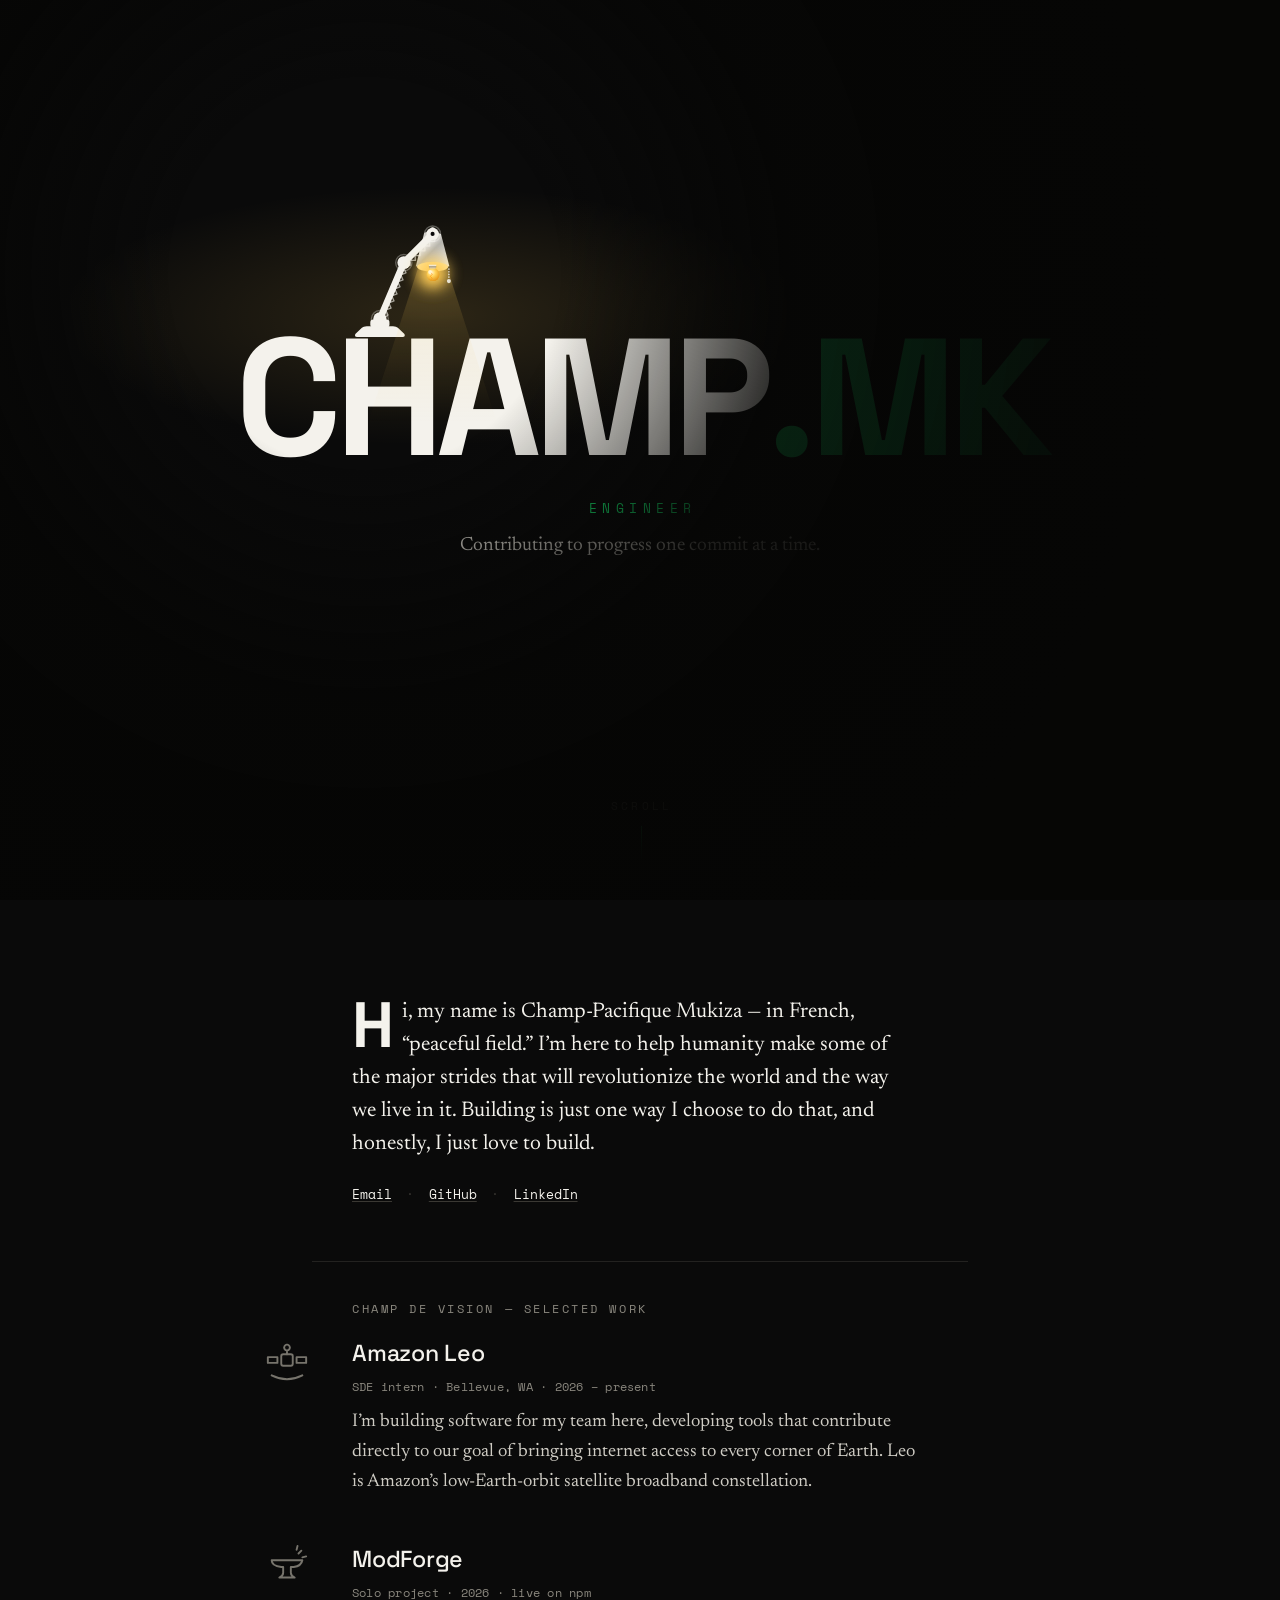
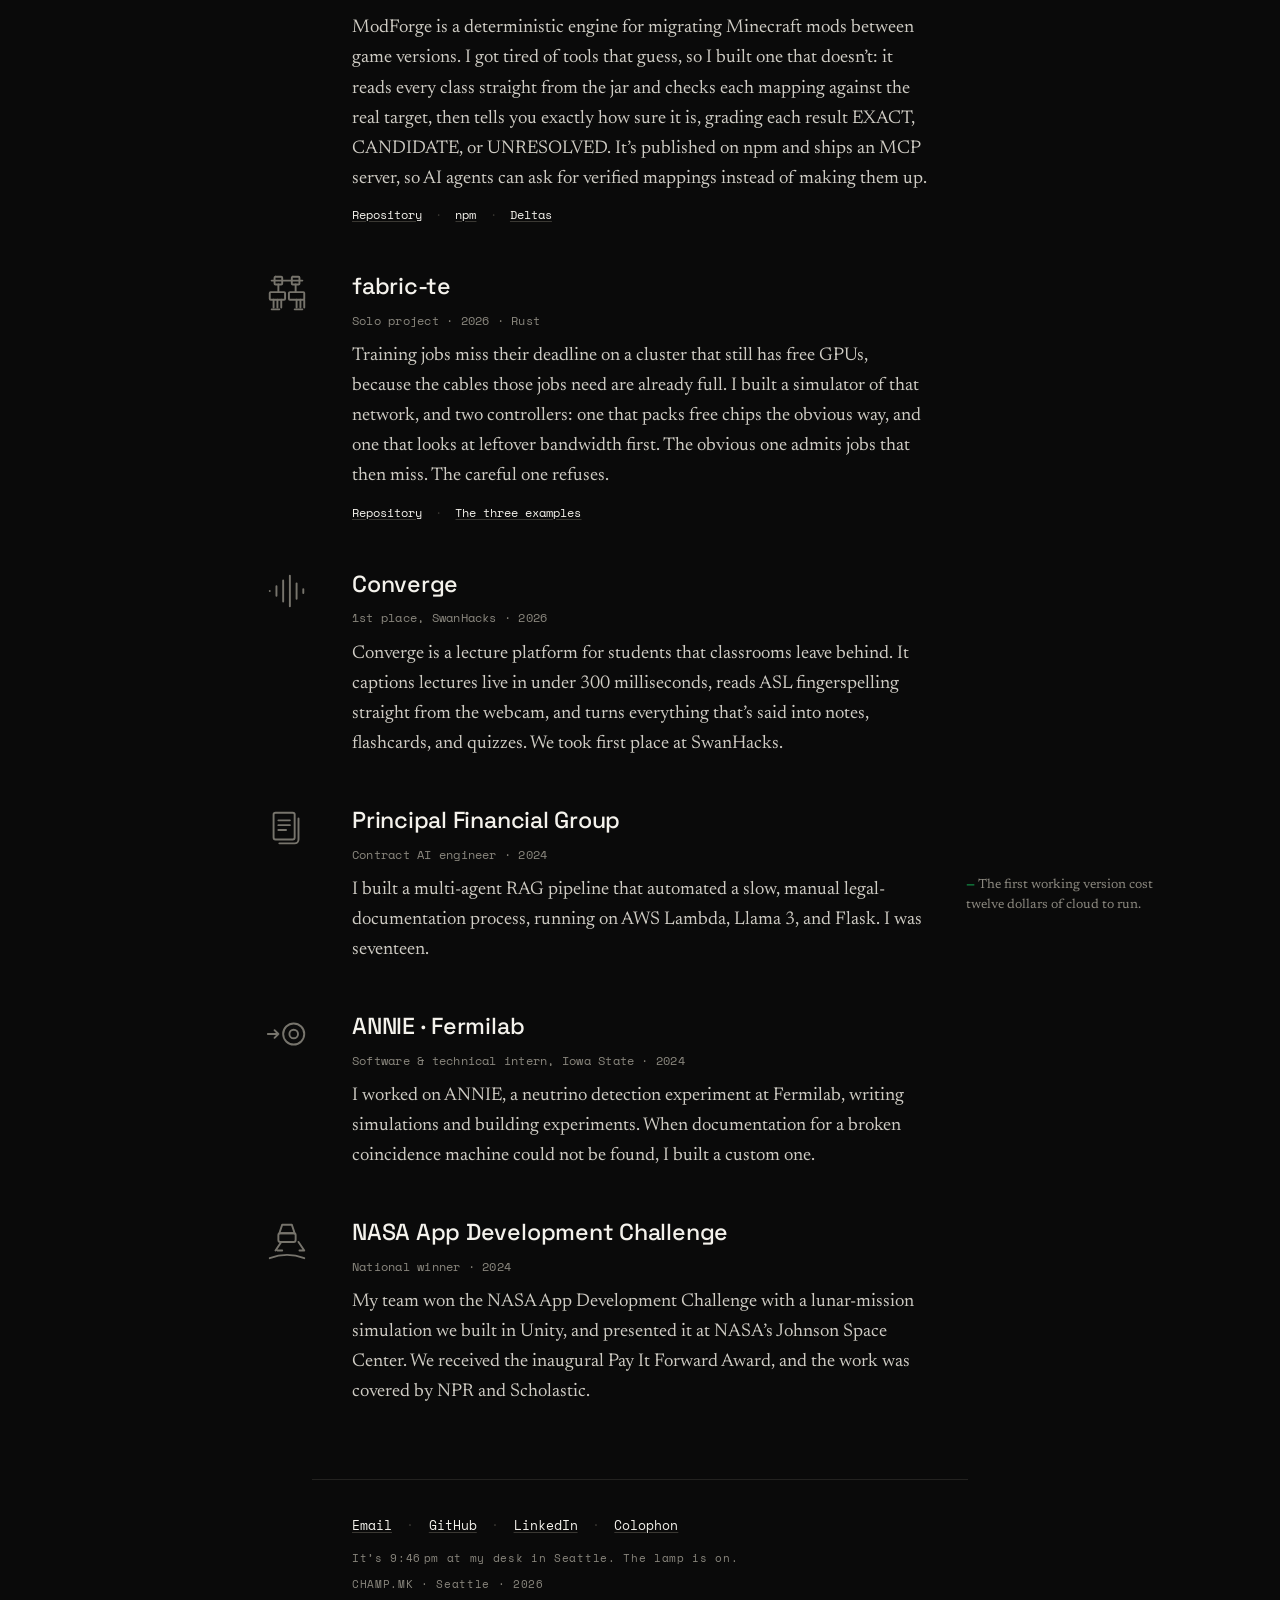
==== commit 7d1eae8f: "The lamp folds Coiled springs, a filament, a ball chain. Grab an arm to pose it, grab the shade to a" ====
--- a/index.html
+++ b/index.html
@@ -18,7 +18,7 @@
 <link rel="canonical" href="https://champmukiza.site">
 <link rel="icon" type="image/svg+xml" href="favicon.svg">
 <link rel="stylesheet" href="fonts.css?v=1">
-<link rel="stylesheet" href="styles.css?v=10">
+<link rel="stylesheet" href="styles.css?v=11">
 <noscript><style>#intro{display:none}</style></noscript>
 </head>
 <body>
@@ -37,62 +37,79 @@
   <!-- ===== HOME / HERO ===== -->
   <section id="home" class="hero">
     <div class="wordmark-wrap">
-      <button class="lamp" type="button" aria-label="Toggle the light" aria-pressed="false" title="Click the lamp — or pull the chain. The head aims, too.">
+      <button class="lamp" type="button" aria-label="Toggle the light" aria-pressed="false" title="Pull the chain to switch. Grab the shade to aim. Grab an arm to pose it.">
         <svg viewBox="0 0 150 160" aria-hidden="true" focusable="false">
           <defs>
             <filter id="lglow" x="-160%" y="-160%" width="420%" height="420%">
               <feGaussianBlur stdDeviation="6"/>
             </filter>
             <linearGradient id="beamGrad" x1="0" y1="0" x2="0" y2="1">
-              <stop offset="0" stop-color="#ffcf5a" stop-opacity="0.20"/>
+              <stop offset="0" stop-color="#ffcf5a" stop-opacity="0.28"/>
+              <stop offset="0.35" stop-color="#ffcf5a" stop-opacity="0.10"/>
               <stop offset="1" stop-color="#ffcf5a" stop-opacity="0"/>
             </linearGradient>
+            <linearGradient id="shadeMetal" gradientUnits="userSpaceOnUse" x1="90" y1="72" x2="118" y2="100">
+              <stop offset="0" stop-color="currentColor" stop-opacity="0.58"/>
+              <stop offset="0.28" stop-color="currentColor" stop-opacity="1"/>
+              <stop offset="0.5" stop-color="currentColor" stop-opacity="0.72"/>
+              <stop offset="1" stop-color="currentColor" stop-opacity="1"/>
+            </linearGradient>
+            <radialGradient id="bulbOn" cx="38%" cy="32%" r="72%">
+              <stop offset="0" stop-color="#fff6d0"/>
+              <stop offset="0.42" stop-color="#ffd35a"/>
+              <stop offset="1" stop-color="#e09218"/>
+            </radialGradient>
           </defs>
           <!-- weighted base: flat bottom resting on the letters -->
           <path class="l-solid" d="M41 158 Q38.5 158 39.5 155.6 L45 150.4 Q46.2 149 49 149 L71 149 Q73.8 149 75 150.4 L80.5 155.6 Q81.5 158 79 158 Z"/>
-          <!-- base column / hub -->
           <rect class="l-solid" x="52" y="143.5" width="16" height="6.5" rx="2.4"/>
-          <!-- base pivot -->
+          <circle class="l-washer" cx="60" cy="143" r="7.1"/>
           <circle class="l-joint" cx="60" cy="143" r="5.6"/>
           <circle class="l-bolt"  cx="60" cy="143" r="1.9"/>
-          <!-- lower arm + parallel tension rod -->
-          <path class="l-arm"    d="M60 143 L80 96"/>
-          <path class="l-spring" d="M64 142 L84 95"/>
-          <!-- elbow -->
-          <circle class="l-joint" cx="80" cy="96" r="5.4"/>
-          <circle class="l-bolt"  cx="80" cy="96" r="1.8"/>
-          <!-- upper arm + parallel tension rod -->
-          <path class="l-arm"    d="M80 96 L104 72"/>
-          <path class="l-spring" d="M82.5 99 L106.5 75"/>
-          <!-- HEAD — everything below rotates around the head pivot (aimable) -->
-          <g class="l-head">
-            <!-- the cone of light itself; extends past the SVG onto the letters -->
-            <path class="l-beam" d="M92 100 L116 100 L152 218 L56 218 Z"/>
-            <!-- conical bell shade, opening straight DOWN onto the letters -->
-            <path class="l-shade" d="M97 71 Q104 68 111 72 L118 99 Q104 104 90 99 Z"/>
-            <!-- finial cap on top of the shade -->
-            <circle class="l-solid" cx="104" cy="68.5" r="2"/>
-            <!-- dark interior of the shade opening (so the bulb reads as seated INSIDE) -->
-            <ellipse class="l-mouth" cx="104" cy="99.5" rx="13" ry="4"/>
-            <!-- warm halo, centred on the bulb -->
-            <circle class="l-glow" cx="104" cy="105" r="13" filter="url(#lglow)"/>
-            <!-- screw base: mounts the bulb up into the shade socket -->
-            <path class="l-base" d="M100.8 97.8 h6.4 l-0.8 3.4 h-4.8 z"/>
-            <!-- glass bulb (pear shape), seated in the shade opening -->
-            <path class="l-bulb" d="M102 101 q-3 2.2 -3 5 a5.4 5.4 0 1 0 10.8 0 q0 -2.8 -3 -5 z"/>
-            <circle class="l-spec" cx="101.9" cy="103.8" r="1.6"/>
-            <!-- hairline crack, shown only when the bulb burns out -->
-            <path class="l-crack" d="M100.5 105.5 l2.6 1.7 l-2 1.9 l2.8 1.5"/>
-            <!-- ball-chain pull switch, hanging off the shade rim,
-                 outside the beam; it obeys gravity, not the head -->
-            <g class="l-chain">
-              <path class="l-chainline" d="M117.6 99.5 L117.6 109.5"/>
-              <circle class="l-handle" cx="117.6" cy="111.4" r="1.7"/>
+
+          <!-- lower arm, nested: poseable around the base pivot -->
+          <g class="l-lower">
+            <path class="l-hit l-hit-lower" d="M60 143 L80 96"/>
+            <path class="l-arm" d="M60 143 L80 96"/>
+            <path class="l-spring" d="M64.0 142.0 L66.8 139.7 L64.9 135.5 L69.3 133.9 L67.4 129.6 L71.8 128.0 L69.9 123.7 L74.3 122.1 L72.4 117.8 L76.8 116.2 L74.9 112.0 L79.3 110.4 L77.4 106.1 L81.8 104.5 L79.9 100.2 L84.3 98.6 L84.0 95.0"/>
+            <circle class="l-washer" cx="80" cy="96" r="6.8"/>
+            <circle class="l-joint" cx="80" cy="96" r="5.4"/>
+            <circle class="l-bolt"  cx="80" cy="96" r="1.8"/>
+
+            <g class="l-upper">
+              <path class="l-hit l-hit-upper" d="M80 96 L104 72"/>
+              <path class="l-arm" d="M80 96 L104 72"/>
+              <path class="l-spring" d="M82.5 99.0 L85.6 98.1 L85.4 93.9 L89.6 94.1 L89.4 89.9 L93.6 90.1 L93.4 85.9 L97.6 86.1 L97.4 81.9 L101.6 82.1 L101.4 77.9 L105.6 78.1 L106.5 75.0"/>
+
+              <!-- HEAD — shade, bulb, beam. Pivot hardware stays on the arm. -->
+              <g class="l-head">
+                <path class="l-beam" d="M92 100 L116 100 L158 230 L50 230 Z"/>
+                <path class="l-shade" d="M97 71 Q104 68 111 72 L118 99 Q104 104 90 99 Z"/>
+                <path class="l-shine" d="M99 76 Q103 72 107 74"/>
+                <circle class="l-solid" cx="104" cy="68.5" r="2"/>
+                <ellipse class="l-mouth" cx="104" cy="99.5" rx="13" ry="4"/>
+                <circle class="l-glow" cx="104" cy="105" r="13" filter="url(#lglow)"/>
+                <g class="l-socket">
+                  <path class="l-base" d="M100.8 97.8 h6.4 l-0.8 3.4 h-4.8 z"/>
+                  <path class="l-thread" d="M101.2 99.2 h5.6 m-5.5 1.1 h5.4"/>
+                  <path class="l-bulb" d="M102 101 q-3 2.2 -3 5 a5.4 5.4 0 1 0 10.8 0 q0 -2.8 -3 -5 z"/>
+                  <path class="l-filament" d="M102.6 104.2 l1.1 1.6 l-1.6 1.6 l1.6 1.7 l-1.1 1.4"/>
+                  <circle class="l-spec" cx="101.9" cy="103.8" r="1.6"/>
+                  <path class="l-crack" d="M100.5 105.5 l2.6 1.7 l-2 1.9 l2.8 1.5"/>
+                </g>
+                <g class="l-chain">
+                  <circle class="l-ball" cx="117.6" cy="101.4" r="0.72"/>
+                  <circle class="l-ball" cx="117.6" cy="103.6" r="0.72"/>
+                  <circle class="l-ball" cx="117.6" cy="105.8" r="0.72"/>
+                  <circle class="l-ball" cx="117.6" cy="108.0" r="0.72"/>
+                  <circle class="l-handle" cx="117.6" cy="111.4" r="1.7"/>
+                </g>
+              </g>
+              <circle class="l-washer" cx="104" cy="72" r="6.6"/>
+              <circle class="l-joint" cx="104" cy="72" r="5.2"/>
+              <circle class="l-bolt"  cx="104" cy="72" r="1.7"/>
             </g>
           </g>
-          <!-- head pivot hardware stays fixed to the arm -->
-          <circle class="l-joint" cx="104" cy="72" r="5.2"/>
-          <circle class="l-bolt"  cx="104" cy="72" r="1.7"/>
         </svg>
       </button>
       <h1 class="wordmark"><span class="w-champ" tabindex="0" role="button" aria-expanded="false" aria-controls="champ-def" title="champ, n.m.">CHAMP</span><span class="dotmk">.MK</span></h1>
@@ -286,8 +303,8 @@
 
 </main>
 
-<script src="intro.js" defer></script>
-<script src="lamp.js" defer></script>
+<script src="intro.js?v=2" defer></script>
+<script src="lamp.js?v=2" defer></script>
 <script src="desk.js" defer></script>
 <script src="honest.js" defer></script>
 </body>
--- a/styles.css
+++ b/styles.css
@@ -188,46 +188,49 @@
 
 /* Night (default): it's dark, so the lamp is ON. Day: sunlight fills
    the room, so the lamp is off and merely casts a soft paper shadow. */
-.l-arm    { fill: none; stroke: currentColor; stroke-width: 5.5; stroke-linecap: round; stroke-linejoin: round; }
-.l-spring { fill: none; stroke: currentColor; stroke-width: 2; stroke-linecap: round; opacity: 0.55; }
+.l-arm    { fill: none; stroke: currentColor; stroke-width: 5.5; stroke-linecap: round; stroke-linejoin: round; pointer-events: none; }
+.l-spring { fill: none; stroke: currentColor; stroke-width: 1.15; stroke-linecap: round; stroke-linejoin: round; opacity: 0.62; pointer-events: none; }
+.l-hit    { fill: none; stroke: transparent; stroke-width: 14; stroke-linecap: round; pointer-events: stroke; cursor: grab; }
 .l-solid  { fill: currentColor; }
-.l-shade  { fill: currentColor; }
-.l-mouth  { fill: #ffe49b; }                                                /* warm-lit cavity while ON */
-.l-base   { fill: currentColor; }                                          /* screw base mounting the bulb into the shade */
+.l-shade  { fill: url(#shadeMetal); }
+.l-shine  { fill: none; stroke: #fff8e6; stroke-width: 1.15; stroke-linecap: round; opacity: 0.28; pointer-events: none; }
+.l-washer { fill: none; stroke: currentColor; stroke-width: 1.15; opacity: 0.32; pointer-events: none; }
+.l-mouth  { fill: #ffe49b; }
+.l-base   { fill: currentColor; }
+.l-thread { fill: none; stroke: var(--bg); stroke-width: 0.55; stroke-linecap: round; opacity: 0.55; pointer-events: none; }
 .l-joint  { fill: currentColor; }
 .l-bolt   { fill: var(--bg); }
-.l-bulb   { fill: #ffd35a; filter: drop-shadow(0 0 5px rgba(255,196,70,0.9));
-            transition: fill 0.3s var(--champ-ease), filter 0.3s var(--champ-ease); }
-.l-spec   { fill: #fff8e6; opacity: 0.75; }                                 /* hot spot on the lit glass */
-.l-glow   { fill: #ffcf5a; opacity: 0.95; transition: opacity 0.35s var(--champ-ease); }
-
-:root[data-theme="light"] .l-mouth { fill: #3b372f; }                       /* shadowed interior of the unlit shade */
-:root[data-theme="light"] .l-bulb  { fill: #8b857c; filter: none; }         /* dim, desaturated glass when off */
+.l-bulb   { fill: url(#bulbOn); filter: drop-shadow(0 0 5px rgba(255,196,70,0.9));
+            transition: fill 0.35s var(--champ-ease), filter 0.35s var(--champ-ease); }
+.l-filament { fill: none; stroke: #ff9a1a; stroke-width: 0.7; stroke-linecap: round; stroke-linejoin: round;
+              opacity: 0.95; pointer-events: none; }
+.l-spec   { fill: #fff8e6; opacity: 0.75; }
+.l-glow   { fill: #ffcf5a; opacity: 0.95; transition: opacity 0.35s var(--champ-ease); pointer-events: none; }
+.l-ball   { fill: currentColor; opacity: 0.78; }
+
+:root[data-theme="light"] .l-mouth { fill: #3b372f; }
+:root[data-theme="light"] .l-bulb  { fill: #8b857c; filter: none; }
 :root[data-theme="light"] .l-spec  { fill: currentColor; opacity: 0.3; }
 :root[data-theme="light"] .l-glow  { opacity: 0; }
+:root[data-theme="light"] .l-filament { opacity: 0; }
+:root[data-theme="light"] .l-shine { opacity: 0.08; }
 :root[data-theme="light"] .lamp svg { filter: drop-shadow(0.028em 0.05em 0.04em rgba(27, 26, 23, 0.18)); }
 
-/* ---- Aimable head: grab the shade and point the light ---- */
-.l-head {
-  transform-box: view-box;              /* user-unit transforms */
-  transform-origin: 104px 72px;         /* the head pivot */
-  cursor: grab;
-}
-.lamp.aiming .l-head { cursor: grabbing; }
+/* ---- Poseable joints: shade aims, arms fold, chain hangs plumb ---- */
+.l-head { cursor: grab; }
+.lamp.aiming .l-head,
+.lamp.posing .l-hit { cursor: grabbing; }
 
 /* The visible cone of light. Real at night, gone by day. */
-.l-beam { fill: url(#beamGrad); opacity: 0.75; transition: opacity 0.35s var(--champ-ease); pointer-events: none; }
+.l-beam { fill: url(#beamGrad); opacity: 0.8; transition: opacity 0.35s var(--champ-ease); pointer-events: none; }
 :root[data-theme="light"] .l-beam { opacity: 0; }
 body.intro-active .l-beam { opacity: 0; }
 body.intro-active.intro-lit .l-beam { opacity: 0.9; }
 .lamp.flicker .l-beam { animation: lampFlick 0.6s linear; }
 
-/* Ball-chain pull switch — quiet hardware, not a feature.
-   Hangs plumb from the shade rim (JS counter-rotates it when the head
-   is aimed, because gravity doesn't care where the lamp points). */
-.l-chain { transform-box: view-box; transform-origin: 117.6px 99.5px; cursor: grab; }
-.l-chainline { fill: none; stroke: currentColor; stroke-width: 1.1; stroke-dasharray: 1.5 1.4; stroke-linecap: round; opacity: 0.75; }
-.l-handle { fill: currentColor; opacity: 0.85; }
+/* Ball-chain pull switch. JS keeps it hanging straight down, gravity first. */
+.l-chain { cursor: grab; }
+.l-handle { fill: currentColor; opacity: 0.88; }
 
 /* Burnout: the filament is gone. No glow, no beam, cracked glass —
    and the room stays dark until a new bulb is screwed in. */
@@ -237,12 +240,17 @@
 .lamp.burnt .l-bulb  { fill: #4a463f !important; filter: none !important; cursor: pointer; }
 .lamp.burnt .l-mouth { fill: #2b2823 !important; }
 .lamp.burnt .l-spec  { opacity: 0.12 !important; }
+.lamp.burnt .l-filament { opacity: 0 !important; }
 .lamp.burnt .l-crack { display: block; }
+.lamp.burnt .l-socket { cursor: pointer; }
 
 /* The pool of lamplight on the wall behind the wordmark — night only.
-   The canvas is ~4x the wordmark and the gradient dies at ~70% of its
-   radius, so the light reaches zero long before any box edge: no seams,
-   just one dark wall with a warm patch where the lamp is. */
+   --pool-x / --pool-y are the beam's landing, in this overlay's space,
+   so the warm patch follows the shade when you pose the lamp. */
+.wordmark-wrap {
+  --pool-x: 43%;
+  --pool-y: 31%;
+}
 .wordmark-wrap::before {
   content: "";
   position: absolute;
@@ -253,18 +261,20 @@
   pointer-events: none;
   z-index: 0;
   background: radial-gradient(
-    ellipse 16% 12% at 43% 31%,
-    rgba(255, 205, 92, 0.12),
-    rgba(255, 205, 92, 0.04) 46%,
+    ellipse 16% 12% at var(--pool-x) var(--pool-y),
+    rgba(255, 205, 92, 0.14),
+    rgba(255, 205, 92, 0.05) 46%,
     rgba(255, 205, 92, 0) 72%
   );
 }
-:root[data-theme="light"] .wordmark-wrap::before { content: none; }
+:root[data-theme="light"] .wordmark-wrap::before,
+.wordmark-wrap:has(.lamp.burnt)::before { content: none; }
 :root[data-theme="light"] .wordmark { text-shadow: 0.012em 0.028em 0.05em rgba(27, 26, 23, 0.10); }
 
 /* flicker on click — the light stutters before settling into the new state */
 .lamp.flicker .l-glow { animation: lampFlick 0.6s linear; }
 .lamp.flicker .l-bulb { animation: bulbFlick 0.6s linear; }
+.lamp.flicker .l-filament { animation: lampFlick 0.6s linear; }
 @keyframes lampFlick {
   0%{opacity:1} 8%{opacity:.12} 17%{opacity:.9} 27%{opacity:.08}
   39%{opacity:1} 52%{opacity:.3} 66%{opacity:1} 80%{opacity:.5} 100%{opacity:1}
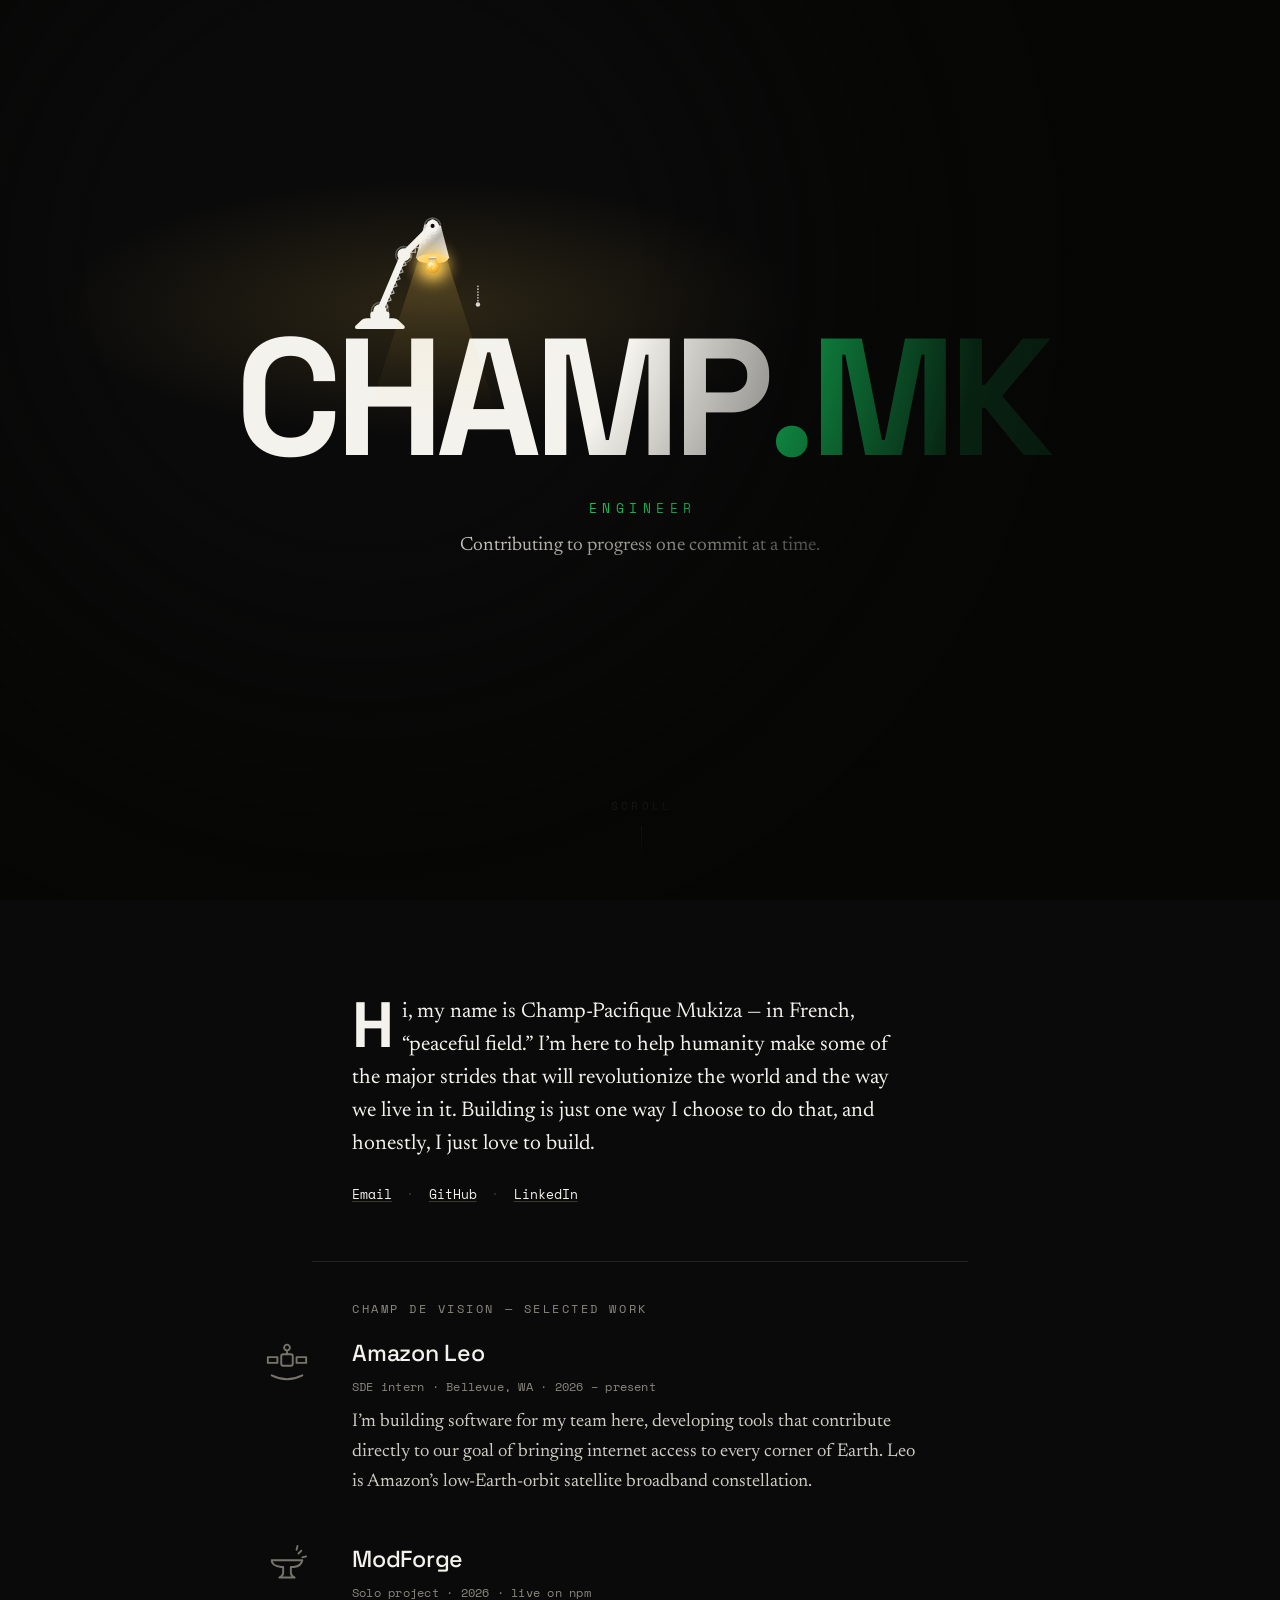
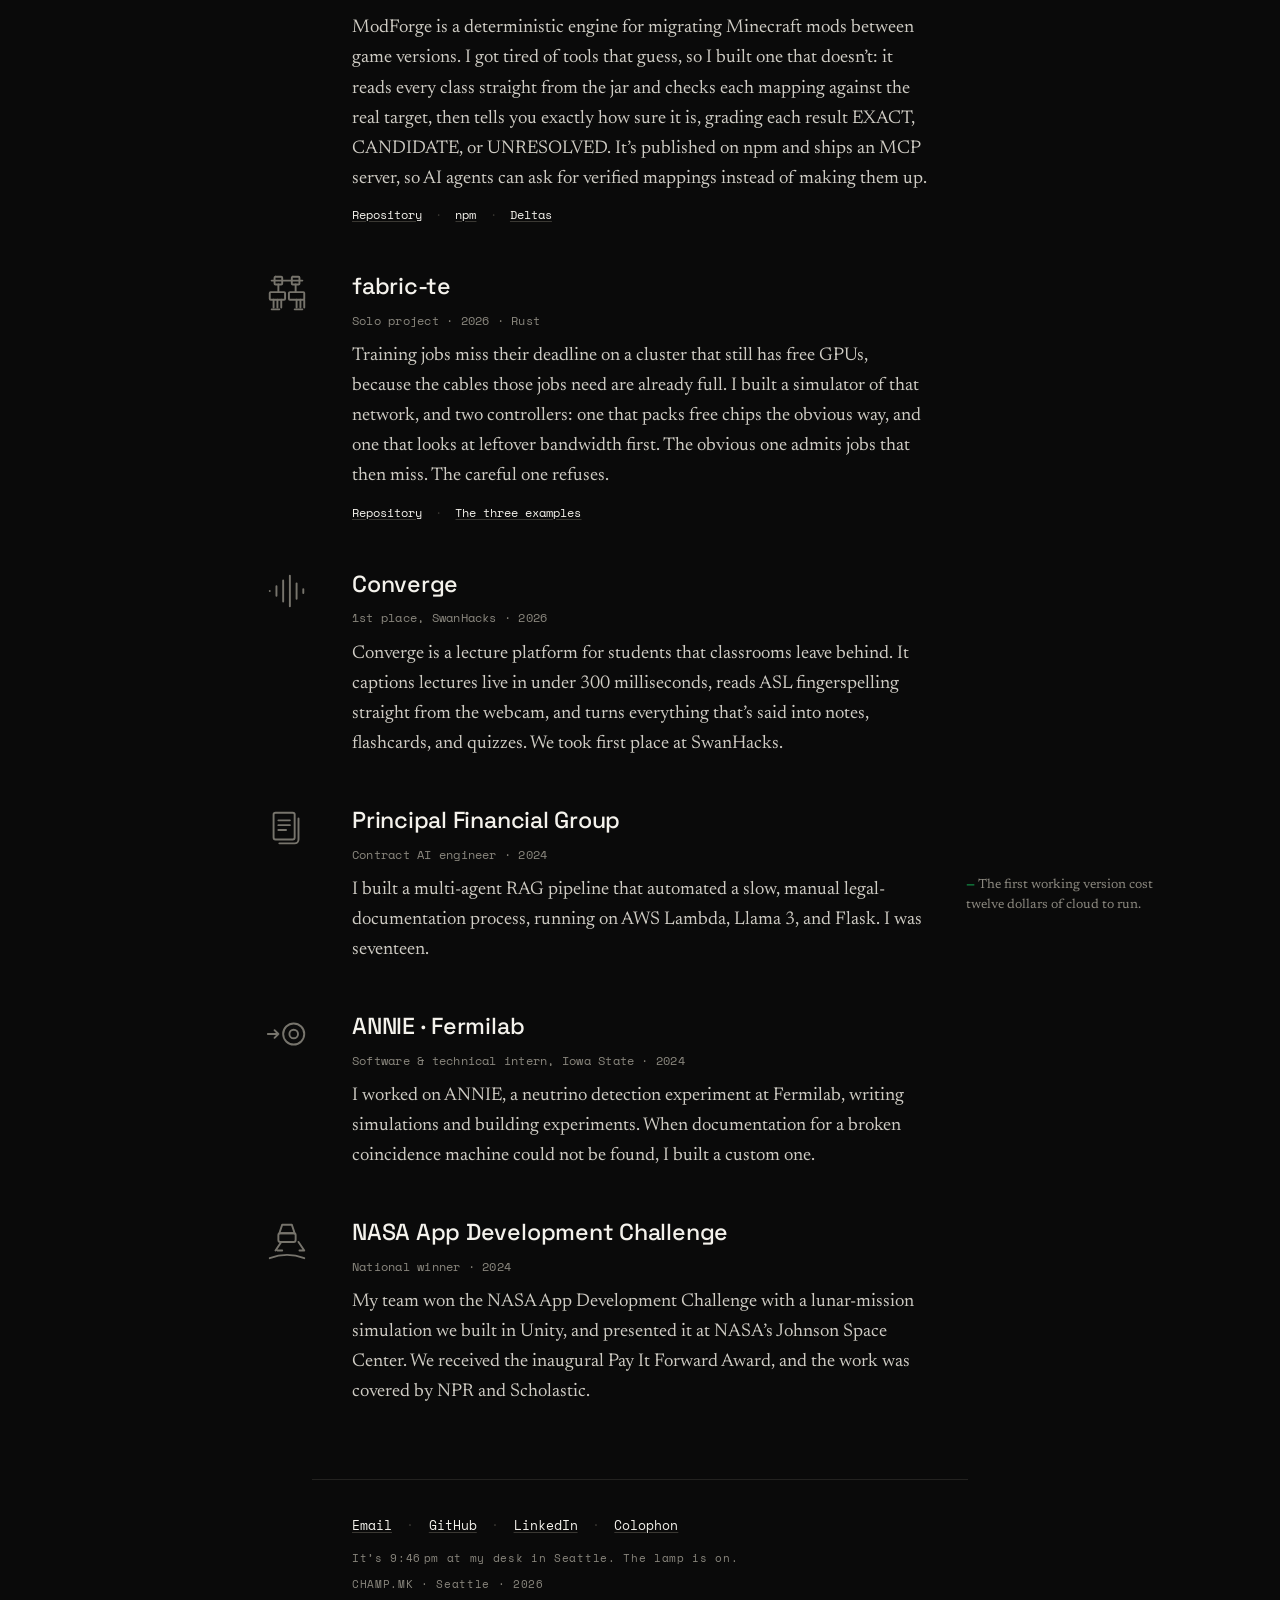
==== commit a4ae4096: "Hang the chain; seat the foot The pull hangs in the room, not the shade — straight down from the rim" ====
--- a/index.html
+++ b/index.html
@@ -18,7 +18,7 @@
 <link rel="canonical" href="https://champmukiza.site">
 <link rel="icon" type="image/svg+xml" href="favicon.svg">
 <link rel="stylesheet" href="fonts.css?v=1">
-<link rel="stylesheet" href="styles.css?v=11">
+<link rel="stylesheet" href="styles.css?v=12">
 <noscript><style>#intro{display:none}</style></noscript>
 </head>
 <body>
@@ -38,7 +38,7 @@
   <section id="home" class="hero">
     <div class="wordmark-wrap">
       <button class="lamp" type="button" aria-label="Toggle the light" aria-pressed="false" title="Pull the chain to switch. Grab the shade to aim. Grab an arm to pose it.">
-        <svg viewBox="0 0 150 160" aria-hidden="true" focusable="false">
+        <svg viewBox="0 0 150 158" aria-hidden="true" focusable="false">
           <defs>
             <filter id="lglow" x="-160%" y="-160%" width="420%" height="420%">
               <feGaussianBlur stdDeviation="6"/>
@@ -97,18 +97,21 @@
                   <circle class="l-spec" cx="101.9" cy="103.8" r="1.6"/>
                   <path class="l-crack" d="M100.5 105.5 l2.6 1.7 l-2 1.9 l2.8 1.5"/>
                 </g>
-                <g class="l-chain">
-                  <circle class="l-ball" cx="117.6" cy="101.4" r="0.72"/>
-                  <circle class="l-ball" cx="117.6" cy="103.6" r="0.72"/>
-                  <circle class="l-ball" cx="117.6" cy="105.8" r="0.72"/>
-                  <circle class="l-ball" cx="117.6" cy="108.0" r="0.72"/>
-                  <circle class="l-handle" cx="117.6" cy="111.4" r="1.7"/>
-                </g>
               </g>
               <circle class="l-washer" cx="104" cy="72" r="6.6"/>
               <circle class="l-joint" cx="104" cy="72" r="5.2"/>
               <circle class="l-bolt"  cx="104" cy="72" r="1.7"/>
             </g>
+          </g>
+          <!-- chain lives in SVG space, not the shade: gravity hangs it plumb from the rim -->
+          <g class="l-chain">
+            <circle class="l-ball" cx="0" cy="2.4" r="0.72"/>
+            <circle class="l-ball" cx="0" cy="4.8" r="0.72"/>
+            <circle class="l-ball" cx="0" cy="7.2" r="0.72"/>
+            <circle class="l-ball" cx="0" cy="9.6" r="0.72"/>
+            <circle class="l-ball" cx="0" cy="12.0" r="0.72"/>
+            <circle class="l-ball" cx="0" cy="14.4" r="0.72"/>
+            <circle class="l-handle" cx="0" cy="17.6" r="1.85"/>
           </g>
         </svg>
       </button>
@@ -304,7 +307,7 @@
 </main>
 
 <script src="intro.js?v=2" defer></script>
-<script src="lamp.js?v=2" defer></script>
+<script src="lamp.js?v=3" defer></script>
 <script src="desk.js" defer></script>
 <script src="honest.js" defer></script>
 </body>
--- a/styles.css
+++ b/styles.css
@@ -168,7 +168,7 @@
 
 .lamp {
   font-size: var(--wm);         /* 1em now == the wordmark's font-size */
-  --seat: 0.10em;               /* font-relative: base rests on the cap-top line */
+  --seat: 0.04em;               /* hairline onto the cap-tops; the foot is flush with the viewBox */
   position: absolute;
   left: 9%;
   bottom: 100%;
@@ -180,6 +180,7 @@
   line-height: 0;
   transform: translateY(var(--seat));
   z-index: 4;
+  overflow: visible;
   -webkit-tap-highlight-color: transparent;
   touch-action: none;   /* head-aiming and chain-pulling work on touch */
 }
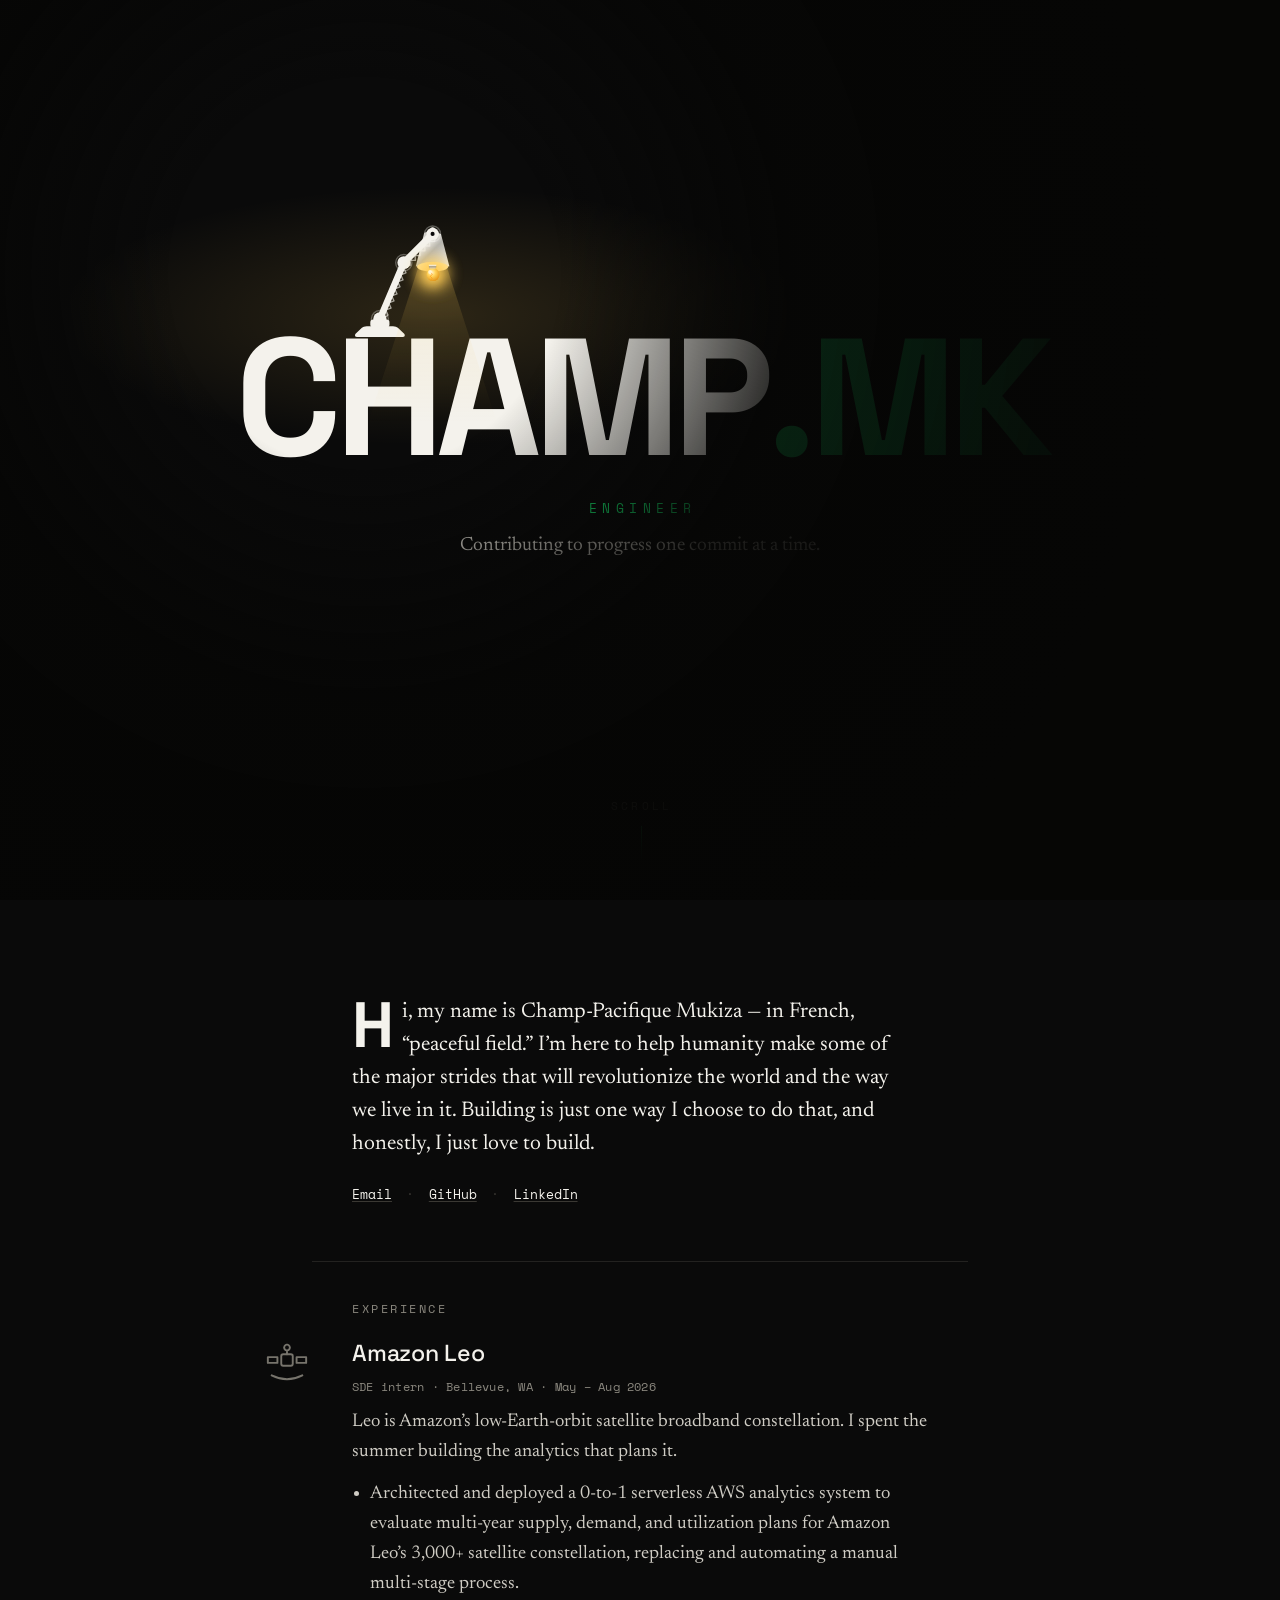
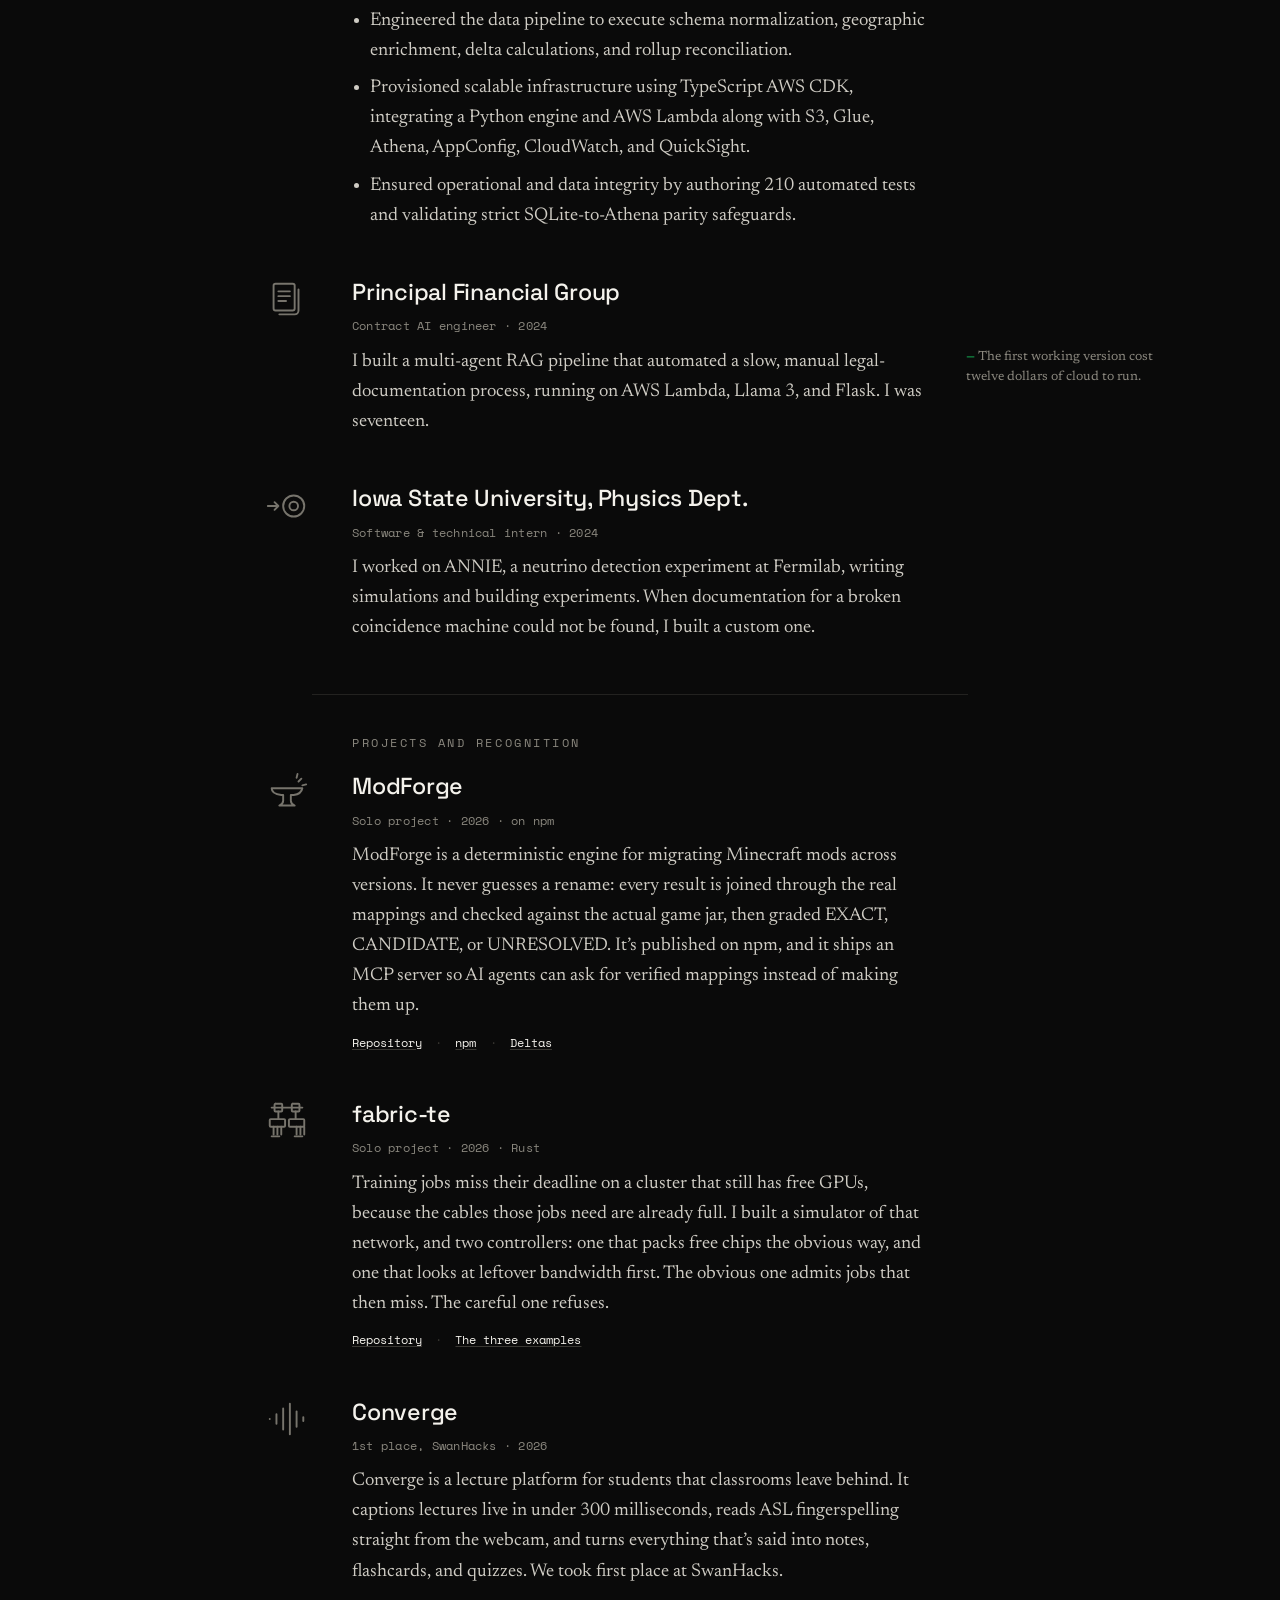
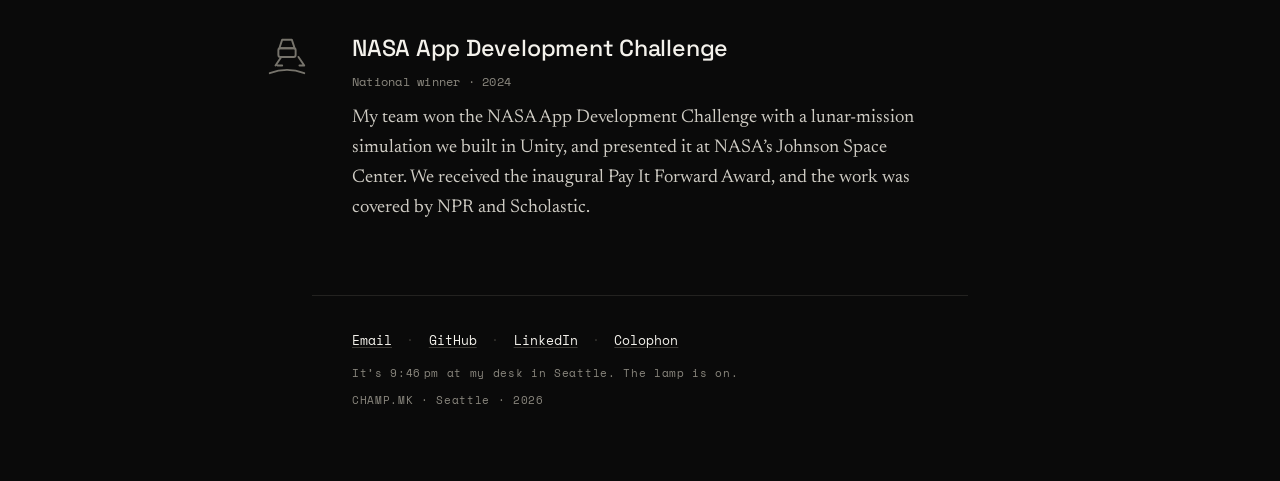
==== commit 0a044421: "Experience first, no pull chain Work sits above projects. Amazon Leo is the finished internships. Th" ====
--- a/index.html
+++ b/index.html
@@ -18,7 +18,7 @@
 <link rel="canonical" href="https://champmukiza.site">
 <link rel="icon" type="image/svg+xml" href="favicon.svg">
 <link rel="stylesheet" href="fonts.css?v=1">
-<link rel="stylesheet" href="styles.css?v=12">
+<link rel="stylesheet" href="styles.css?v=13">
 <noscript><style>#intro{display:none}</style></noscript>
 </head>
 <body>
@@ -37,8 +37,8 @@
   <!-- ===== HOME / HERO ===== -->
   <section id="home" class="hero">
     <div class="wordmark-wrap">
-      <button class="lamp" type="button" aria-label="Toggle the light" aria-pressed="false" title="Pull the chain to switch. Grab the shade to aim. Grab an arm to pose it.">
-        <svg viewBox="0 0 150 158" aria-hidden="true" focusable="false">
+      <button class="lamp" type="button" aria-label="Toggle the light" aria-pressed="false" title="Click to switch. Grab the shade to aim. Grab an arm to pose it.">
+        <svg viewBox="0 0 150 160" aria-hidden="true" focusable="false">
           <defs>
             <filter id="lglow" x="-160%" y="-160%" width="420%" height="420%">
               <feGaussianBlur stdDeviation="6"/>
@@ -103,16 +103,6 @@
               <circle class="l-bolt"  cx="104" cy="72" r="1.7"/>
             </g>
           </g>
-          <!-- chain lives in SVG space, not the shade: gravity hangs it plumb from the rim -->
-          <g class="l-chain">
-            <circle class="l-ball" cx="0" cy="2.4" r="0.72"/>
-            <circle class="l-ball" cx="0" cy="4.8" r="0.72"/>
-            <circle class="l-ball" cx="0" cy="7.2" r="0.72"/>
-            <circle class="l-ball" cx="0" cy="9.6" r="0.72"/>
-            <circle class="l-ball" cx="0" cy="12.0" r="0.72"/>
-            <circle class="l-ball" cx="0" cy="14.4" r="0.72"/>
-            <circle class="l-handle" cx="0" cy="17.6" r="1.85"/>
-          </g>
         </svg>
       </button>
       <h1 class="wordmark"><span class="w-champ" tabindex="0" role="button" aria-expanded="false" aria-controls="champ-def" title="champ, n.m.">CHAMP</span><span class="dotmk">.MK</span></h1>
@@ -148,9 +138,9 @@
     </p>
   </section>
 
-  <!-- ===== SELECTED WORK ===== -->
-  <section id="work" aria-labelledby="work-h">
-    <h2 id="work-h" class="label"><span lang="fr">Champ de vision</span> &mdash; selected work</h2>
+  <!-- ===== EXPERIENCE ===== -->
+  <section id="experience" aria-labelledby="exp-h">
+    <h2 id="exp-h" class="label">Experience</h2>
 
     <article class="entry">
       <!-- each project keeps one hand-drawn object in the margin,
@@ -163,14 +153,55 @@
         <path d="M8 40 q16 8 32 0" pathLength="100"/>
       </svg>
       <h3>Amazon Leo</h3>
-      <p class="meta">SDE intern &middot; Bellevue, WA &middot; 2026 &ndash; present</p>
-      <p>
-        I&rsquo;m building software for my team here, developing tools that
-        contribute directly to our goal of bringing internet access to every
-        corner of Earth. Leo is Amazon&rsquo;s low-Earth-orbit satellite broadband
-        constellation.
-      </p>
-    </article>
+      <p class="meta">SDE intern &middot; Bellevue, WA &middot; May &ndash; Aug 2026</p>
+      <p>
+        Leo is Amazon&rsquo;s low-Earth-orbit satellite broadband constellation.
+        I spent the summer building the analytics that plans it.
+      </p>
+      <ul>
+        <li>Architected and deployed a 0-to-1 serverless AWS analytics system to evaluate multi-year supply, demand, and utilization plans for Amazon Leo&rsquo;s 3,000+ satellite constellation, replacing and automating a manual multi-stage process.</li>
+        <li>Engineered the data pipeline to execute schema normalization, geographic enrichment, delta calculations, and rollup reconciliation.</li>
+        <li>Provisioned scalable infrastructure using TypeScript AWS CDK, integrating a Python engine and AWS Lambda along with S3, Glue, Athena, AppConfig, CloudWatch, and QuickSight.</li>
+        <li>Ensured operational and data integrity by authoring 210 automated tests and validating strict SQLite-to-Athena parity safeguards.</li>
+      </ul>
+    </article>
+
+    <article class="entry">
+      <svg class="obj" viewBox="0 0 48 48" aria-hidden="true" focusable="false">
+        <rect x="10" y="8" width="22" height="28" rx="2" pathLength="100"/>
+        <path d="M15 16 h12 m-12 5 h12 m-12 5 h8" pathLength="100"/>
+        <path d="M36 14 v22 a4 4 0 0 1 -4 4 H16" pathLength="100"/>
+      </svg>
+      <h3>Principal Financial Group</h3>
+      <p class="meta">Contract AI engineer &middot; 2024</p>
+      <p>
+        I built a multi-agent RAG pipeline that automated a slow, manual
+        legal-documentation process, running on AWS Lambda, Llama&nbsp;3, and
+        Flask. I was seventeen.
+        <span class="note">The first working version cost twelve dollars of
+        cloud to run.</span>
+      </p>
+    </article>
+
+    <article class="entry">
+      <svg class="obj" viewBox="0 0 48 48" aria-hidden="true" focusable="false">
+        <path d="M4 24 h11 m-4 -4 l4 4 l-4 4" pathLength="100"/>
+        <circle cx="31" cy="24" r="11" pathLength="100"/>
+        <circle cx="31" cy="24" r="4.5" pathLength="100"/>
+      </svg>
+      <h3>Iowa State University, Physics Dept.</h3>
+      <p class="meta">Software &amp; technical intern &middot; 2024</p>
+      <p>
+        I worked on ANNIE, a neutrino detection experiment at Fermilab, writing
+        simulations and building experiments. When documentation for a broken
+        coincidence machine could not be found, I built a custom one.
+      </p>
+    </article>
+  </section>
+
+  <!-- ===== PROJECTS AND RECOGNITION ===== -->
+  <section id="made" aria-labelledby="made-h">
+    <h2 id="made-h" class="label">Projects and recognition</h2>
 
     <article class="entry">
       <svg class="obj" viewBox="0 0 48 48" aria-hidden="true" focusable="false">
@@ -178,14 +209,13 @@
         <path d="M36 11 l3 -3 m1 7 l4 -1 m-10 -7 l1 -4" pathLength="100"/>
       </svg>
       <h3>ModForge</h3>
-      <p class="meta">Solo project &middot; 2026 &middot; live on npm<span id="modforge-dl"></span></p>
-      <p>
-        ModForge is a deterministic engine for migrating Minecraft mods between
-        game versions. I got tired of tools that guess, so I built one that
-        doesn&rsquo;t: it reads every class straight from the jar and checks each
-        mapping against the real target, then tells you exactly how sure it is,
-        grading each result EXACT, CANDIDATE, or UNRESOLVED. It&rsquo;s published on npm and
-        ships an MCP server, so AI agents can ask for verified mappings instead
+      <p class="meta">Solo project &middot; 2026 &middot; on npm</p>
+      <p>
+        ModForge is a deterministic engine for migrating Minecraft mods across
+        versions. It never guesses a rename: every result is joined through the
+        real mappings and checked against the actual game jar, then graded
+        EXACT, CANDIDATE, or UNRESOLVED. It&rsquo;s published on npm, and it
+        ships an MCP server so AI agents can ask for verified mappings instead
         of making them up.
       </p>
       <p class="links">
@@ -240,38 +270,6 @@
 
     <article class="entry">
       <svg class="obj" viewBox="0 0 48 48" aria-hidden="true" focusable="false">
-        <rect x="10" y="8" width="22" height="28" rx="2" pathLength="100"/>
-        <path d="M15 16 h12 m-12 5 h12 m-12 5 h8" pathLength="100"/>
-        <path d="M36 14 v22 a4 4 0 0 1 -4 4 H16" pathLength="100"/>
-      </svg>
-      <h3>Principal Financial Group</h3>
-      <p class="meta">Contract AI engineer &middot; 2024</p>
-      <p>
-        I built a multi-agent RAG pipeline that automated a slow, manual
-        legal-documentation process, running on AWS Lambda, Llama&nbsp;3, and
-        Flask. I was seventeen.
-        <span class="note">The first working version cost twelve dollars of
-        cloud to run.</span>
-      </p>
-    </article>
-
-    <article class="entry">
-      <svg class="obj" viewBox="0 0 48 48" aria-hidden="true" focusable="false">
-        <path d="M4 24 h11 m-4 -4 l4 4 l-4 4" pathLength="100"/>
-        <circle cx="31" cy="24" r="11" pathLength="100"/>
-        <circle cx="31" cy="24" r="4.5" pathLength="100"/>
-      </svg>
-      <h3>ANNIE &middot; Fermilab</h3>
-      <p class="meta">Software &amp; technical intern, Iowa State &middot; 2024</p>
-      <p>
-        I worked on ANNIE, a neutrino detection experiment at Fermilab, writing
-        simulations and building experiments. When documentation for a broken
-        coincidence machine could not be found, I built a custom one.
-      </p>
-    </article>
-
-    <article class="entry">
-      <svg class="obj" viewBox="0 0 48 48" aria-hidden="true" focusable="false">
         <path d="M19 8 h10 l3 9 h-16 z" pathLength="100"/>
         <rect x="15" y="17" width="18" height="9" rx="2" pathLength="100"/>
         <path d="M18 26 l-6 9 m24 -9 l6 9 m-28 0 h5 m18 0 h5" pathLength="100"/>
@@ -307,8 +305,8 @@
 </main>
 
 <script src="intro.js?v=2" defer></script>
-<script src="lamp.js?v=3" defer></script>
+<script src="lamp.js?v=4" defer></script>
 <script src="desk.js" defer></script>
-<script src="honest.js" defer></script>
+<script src="honest.js?v=2" defer></script>
 </body>
 </html>
--- a/styles.css
+++ b/styles.css
@@ -168,7 +168,7 @@
 
 .lamp {
   font-size: var(--wm);         /* 1em now == the wordmark's font-size */
-  --seat: 0.04em;               /* hairline onto the cap-tops; the foot is flush with the viewBox */
+  --seat: 0.10em;               /* font-relative: base rests on the cap-top line */
   position: absolute;
   left: 9%;
   bottom: 100%;
@@ -207,7 +207,7 @@
               opacity: 0.95; pointer-events: none; }
 .l-spec   { fill: #fff8e6; opacity: 0.75; }
 .l-glow   { fill: #ffcf5a; opacity: 0.95; transition: opacity 0.35s var(--champ-ease); pointer-events: none; }
-.l-ball   { fill: currentColor; opacity: 0.78; }
+
 
 :root[data-theme="light"] .l-mouth { fill: #3b372f; }
 :root[data-theme="light"] .l-bulb  { fill: #8b857c; filter: none; }
@@ -228,10 +228,6 @@
 body.intro-active .l-beam { opacity: 0; }
 body.intro-active.intro-lit .l-beam { opacity: 0.9; }
 .lamp.flicker .l-beam { animation: lampFlick 0.6s linear; }
-
-/* Ball-chain pull switch. JS keeps it hanging straight down, gravity first. */
-.l-chain { cursor: grab; }
-.l-handle { fill: currentColor; opacity: 0.88; }
 
 /* Burnout: the filament is gone. No glow, no beam, cracked glass —
    and the room stays dark until a new bulb is screwed in. */
@@ -405,11 +401,24 @@
   margin: 0 0 1rem;
 }
 
-#work {
+#experience {
   margin-top: 3.4rem;
   padding-top: 2.4rem;
   border-top: 1px solid var(--line);
 }
+#made {
+  margin-top: 3.2rem;
+  padding-top: 2.4rem;
+  border-top: 1px solid var(--line);
+}
+.entry ul {
+  margin: 0.15rem 0 0;
+  padding-left: 1.15rem;
+}
+.entry li {
+  margin: 0 0 0.45rem;
+}
+.entry li:last-child { margin-bottom: 0; }
 
 .entry { margin: 0 0 2.7rem; position: relative; }
 .entry:last-child { margin-bottom: 0; }
@@ -647,7 +656,8 @@
   .wordmark .dotmk { color: #111; }
   .role { color: #444; }
   a { color: #111; text-decoration-color: #bbb; }
-  #work .links a[href^="http"]::after,
+  #experience .links a[href^="http"]::after,
+  #made .links a[href^="http"]::after,
   footer .contact a[href^="http"]::after {
     content: " (" attr(href) ")";
     font-size: 0.85em;
